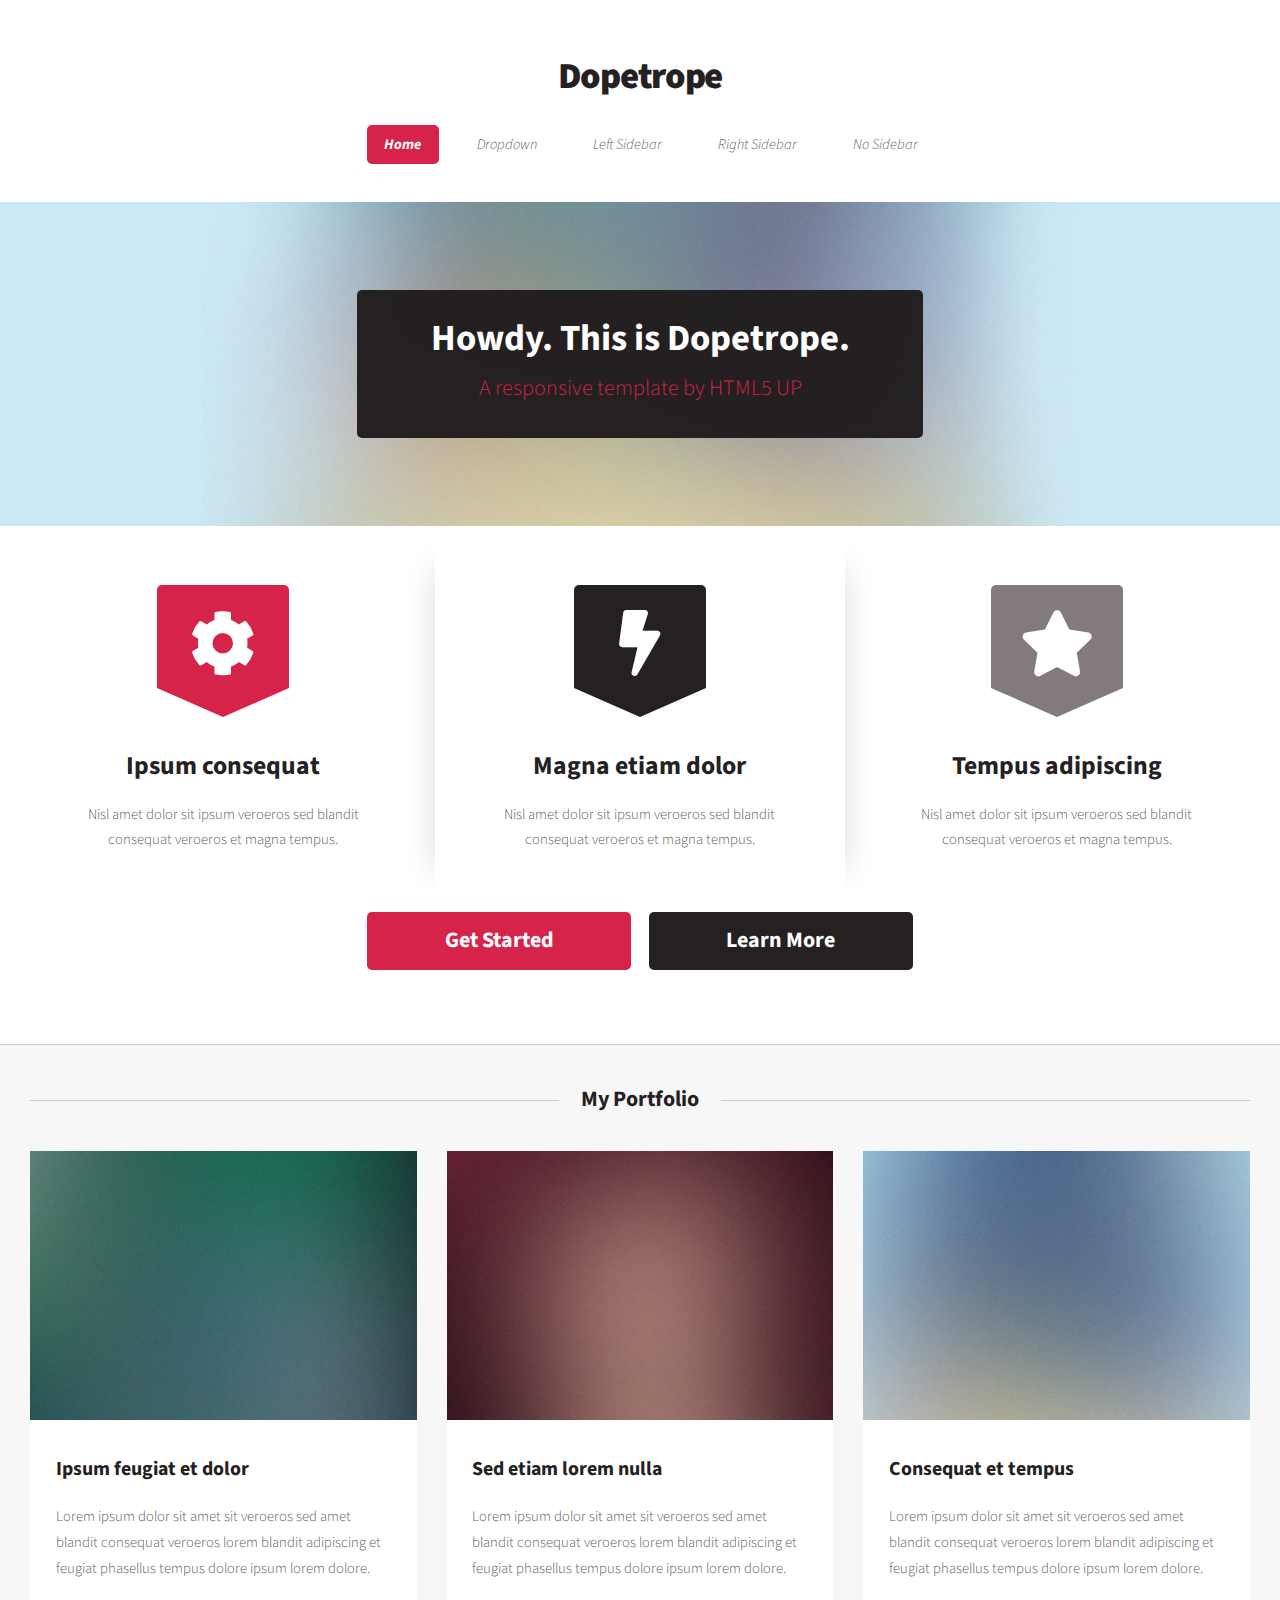
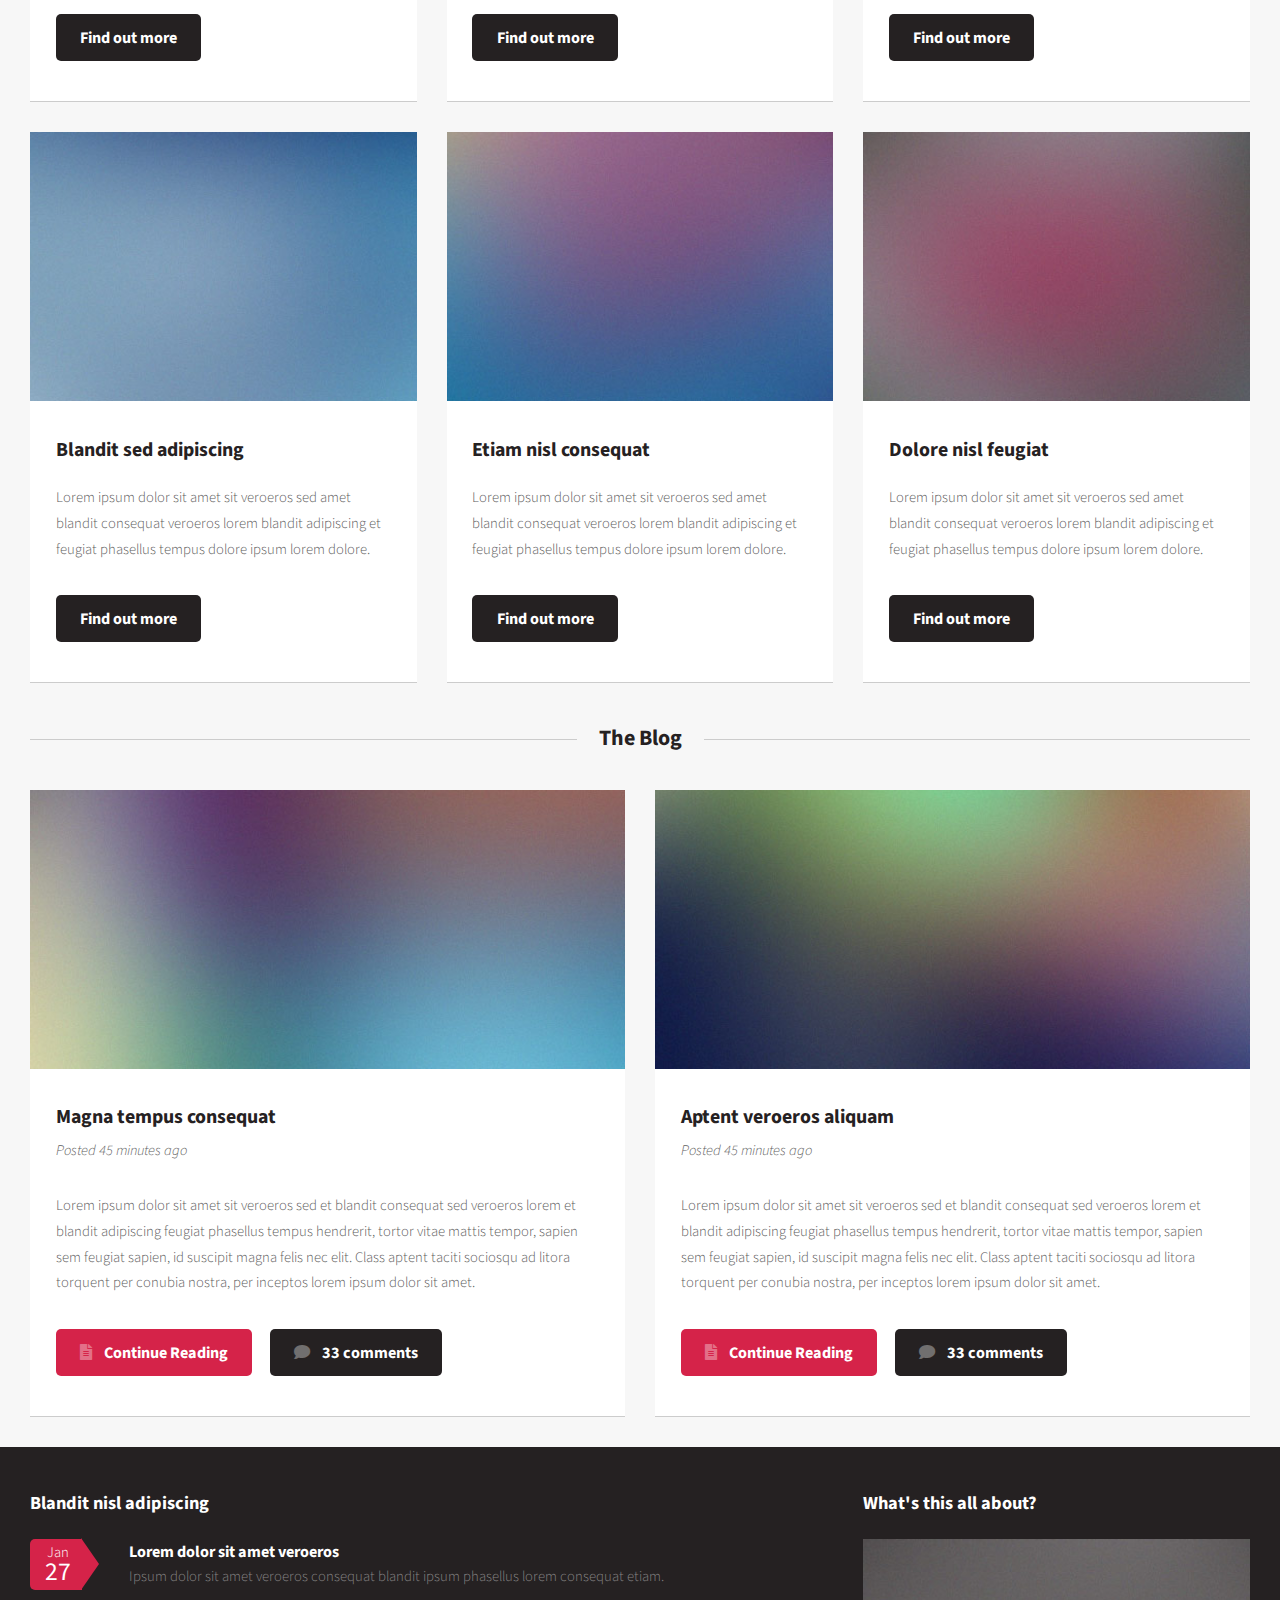
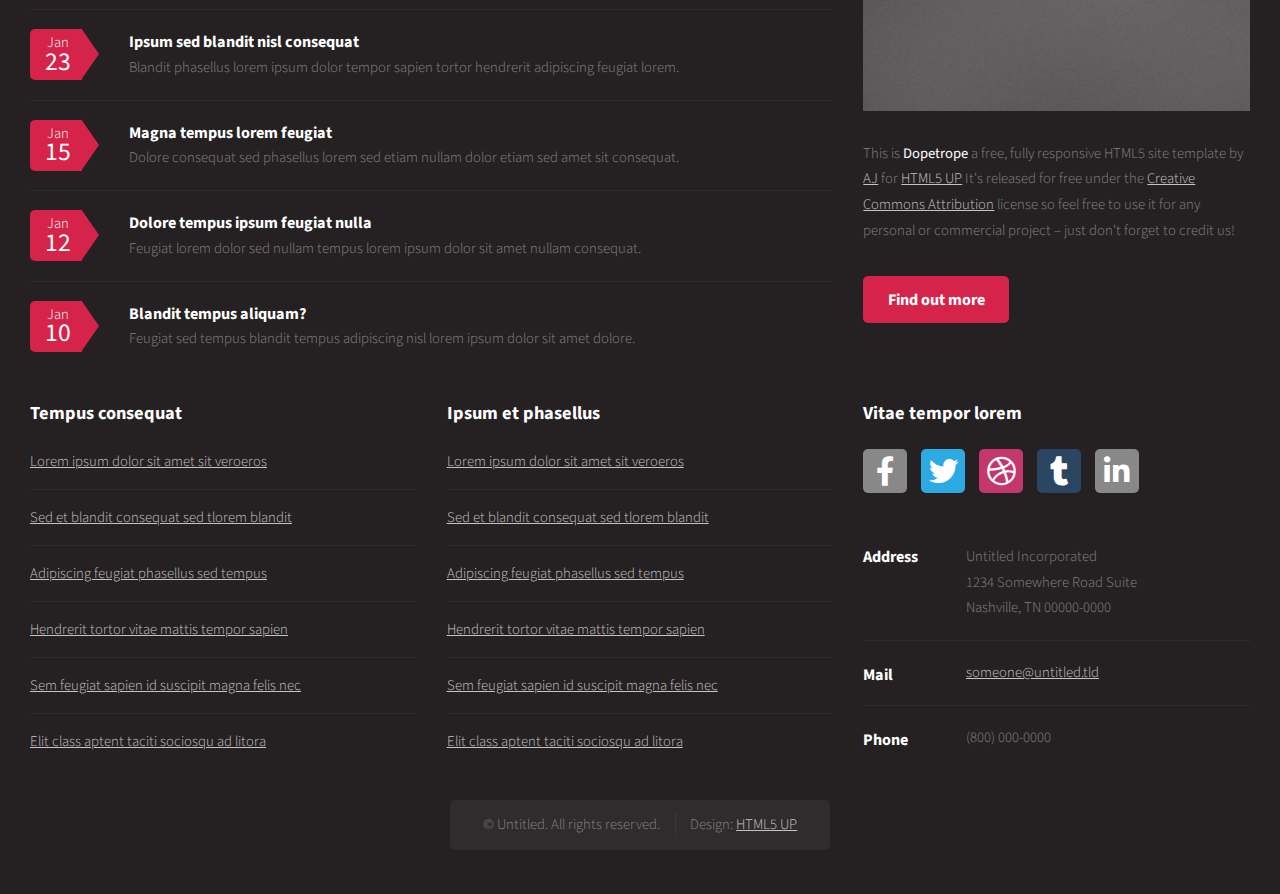
==== index.html @ 62f99394 "Dopetrope template" ====
<!DOCTYPE HTML>
<!--
	Dopetrope by HTML5 UP
	html5up.net | @ajlkn
	Free for personal and commercial use under the CCA 3.0 license (html5up.net/license)
-->
<html>
	<head>
		<title>Dopetrope by HTML5 UP</title>
		<meta charset="utf-8" />
		<meta name="viewport" content="width=device-width, initial-scale=1, user-scalable=no" />
		<link rel="stylesheet" href="assets/css/main.css" />
	</head>
	<body class="homepage is-preload">
		<div id="page-wrapper">

			<!-- Header -->
				<section id="header">

					<!-- Logo -->
						<h1><a href="index.html">Dopetrope</a></h1>

					<!-- Nav -->
						<nav id="nav">
							<ul>
								<li class="current"><a href="index.html">Home</a></li>
								<li>
									<a href="#">Dropdown</a>
									<ul>
										<li><a href="#">Lorem ipsum dolor</a></li>
										<li><a href="#">Magna phasellus</a></li>
										<li><a href="#">Etiam dolore nisl</a></li>
										<li>
											<a href="#">Phasellus consequat</a>
											<ul>
												<li><a href="#">Magna phasellus</a></li>
												<li><a href="#">Etiam dolore nisl</a></li>
												<li><a href="#">Veroeros feugiat</a></li>
												<li><a href="#">Nisl sed aliquam</a></li>
												<li><a href="#">Dolore adipiscing</a></li>
											</ul>
										</li>
										<li><a href="#">Veroeros feugiat</a></li>
									</ul>
								</li>
								<li><a href="left-sidebar.html">Left Sidebar</a></li>
								<li><a href="right-sidebar.html">Right Sidebar</a></li>
								<li><a href="no-sidebar.html">No Sidebar</a></li>
							</ul>
						</nav>

					<!-- Banner -->
						<section id="banner">
							<header>
								<h2>Howdy. This is Dopetrope.</h2>
								<p>A responsive template by HTML5 UP</p>
							</header>
						</section>

					<!-- Intro -->
						<section id="intro" class="container">
							<div class="row">
								<div class="col-4 col-12-medium">
									<section class="first">
										<i class="icon solid featured fa-cog"></i>
										<header>
											<h2>Ipsum consequat</h2>
										</header>
										<p>Nisl amet dolor sit ipsum veroeros sed blandit consequat veroeros et magna tempus.</p>
									</section>
								</div>
								<div class="col-4 col-12-medium">
									<section class="middle">
										<i class="icon solid featured alt fa-bolt"></i>
										<header>
											<h2>Magna etiam dolor</h2>
										</header>
										<p>Nisl amet dolor sit ipsum veroeros sed blandit consequat veroeros et magna tempus.</p>
									</section>
								</div>
								<div class="col-4 col-12-medium">
									<section class="last">
										<i class="icon solid featured alt2 fa-star"></i>
										<header>
											<h2>Tempus adipiscing</h2>
										</header>
										<p>Nisl amet dolor sit ipsum veroeros sed blandit consequat veroeros et magna tempus.</p>
									</section>
								</div>
							</div>
							<footer>
								<ul class="actions">
									<li><a href="#" class="button large">Get Started</a></li>
									<li><a href="#" class="button alt large">Learn More</a></li>
								</ul>
							</footer>
						</section>

				</section>

			<!-- Main -->
				<section id="main">
					<div class="container">
						<div class="row">
							<div class="col-12">

								<!-- Portfolio -->
									<section>
										<header class="major">
											<h2>My Portfolio</h2>
										</header>
										<div class="row">
											<div class="col-4 col-6-medium col-12-small">
												<section class="box">
													<a href="#" class="image featured"><img src="images/pic02.jpg" alt="" /></a>
													<header>
														<h3>Ipsum feugiat et dolor</h3>
													</header>
													<p>Lorem ipsum dolor sit amet sit veroeros sed amet blandit consequat veroeros lorem blandit adipiscing et feugiat phasellus tempus dolore ipsum lorem dolore.</p>
													<footer>
														<ul class="actions">
															<li><a href="#" class="button alt">Find out more</a></li>
														</ul>
													</footer>
												</section>
											</div>
											<div class="col-4 col-6-medium col-12-small">
												<section class="box">
													<a href="#" class="image featured"><img src="images/pic03.jpg" alt="" /></a>
													<header>
														<h3>Sed etiam lorem nulla</h3>
													</header>
													<p>Lorem ipsum dolor sit amet sit veroeros sed amet blandit consequat veroeros lorem blandit adipiscing et feugiat phasellus tempus dolore ipsum lorem dolore.</p>
													<footer>
														<ul class="actions">
															<li><a href="#" class="button alt">Find out more</a></li>
														</ul>
													</footer>
												</section>
											</div>
											<div class="col-4 col-6-medium col-12-small">
												<section class="box">
													<a href="#" class="image featured"><img src="images/pic04.jpg" alt="" /></a>
													<header>
														<h3>Consequat et tempus</h3>
													</header>
													<p>Lorem ipsum dolor sit amet sit veroeros sed amet blandit consequat veroeros lorem blandit adipiscing et feugiat phasellus tempus dolore ipsum lorem dolore.</p>
													<footer>
														<ul class="actions">
															<li><a href="#" class="button alt">Find out more</a></li>
														</ul>
													</footer>
												</section>
											</div>
											<div class="col-4 col-6-medium col-12-small">
												<section class="box">
													<a href="#" class="image featured"><img src="images/pic05.jpg" alt="" /></a>
													<header>
														<h3>Blandit sed adipiscing</h3>
													</header>
													<p>Lorem ipsum dolor sit amet sit veroeros sed amet blandit consequat veroeros lorem blandit adipiscing et feugiat phasellus tempus dolore ipsum lorem dolore.</p>
													<footer>
														<ul class="actions">
															<li><a href="#" class="button alt">Find out more</a></li>
														</ul>
													</footer>
												</section>
											</div>
											<div class="col-4 col-6-medium col-12-small">
												<section class="box">
													<a href="#" class="image featured"><img src="images/pic06.jpg" alt="" /></a>
													<header>
														<h3>Etiam nisl consequat</h3>
													</header>
													<p>Lorem ipsum dolor sit amet sit veroeros sed amet blandit consequat veroeros lorem blandit adipiscing et feugiat phasellus tempus dolore ipsum lorem dolore.</p>
													<footer>
														<ul class="actions">
															<li><a href="#" class="button alt">Find out more</a></li>
														</ul>
													</footer>
												</section>
											</div>
											<div class="col-4 col-6-medium col-12-small">
												<section class="box">
													<a href="#" class="image featured"><img src="images/pic07.jpg" alt="" /></a>
													<header>
														<h3>Dolore nisl feugiat</h3>
													</header>
													<p>Lorem ipsum dolor sit amet sit veroeros sed amet blandit consequat veroeros lorem blandit adipiscing et feugiat phasellus tempus dolore ipsum lorem dolore.</p>
													<footer>
														<ul class="actions">
															<li><a href="#" class="button alt">Find out more</a></li>
														</ul>
													</footer>
												</section>
											</div>
										</div>
									</section>

							</div>
							<div class="col-12">

								<!-- Blog -->
									<section>
										<header class="major">
											<h2>The Blog</h2>
										</header>
										<div class="row">
											<div class="col-6 col-12-small">
												<section class="box">
													<a href="#" class="image featured"><img src="images/pic08.jpg" alt="" /></a>
													<header>
														<h3>Magna tempus consequat</h3>
														<p>Posted 45 minutes ago</p>
													</header>
													<p>Lorem ipsum dolor sit amet sit veroeros sed et blandit consequat sed veroeros lorem et blandit adipiscing feugiat phasellus tempus hendrerit, tortor vitae mattis tempor, sapien sem feugiat sapien, id suscipit magna felis nec elit. Class aptent taciti sociosqu ad litora torquent per conubia nostra, per inceptos lorem ipsum dolor sit amet.</p>
													<footer>
														<ul class="actions">
															<li><a href="#" class="button icon solid fa-file-alt">Continue Reading</a></li>
															<li><a href="#" class="button alt icon solid fa-comment">33 comments</a></li>
														</ul>
													</footer>
												</section>
											</div>
											<div class="col-6 col-12-small">
												<section class="box">
													<a href="#" class="image featured"><img src="images/pic09.jpg" alt="" /></a>
													<header>
														<h3>Aptent veroeros aliquam</h3>
														<p>Posted 45 minutes ago</p>
													</header>
													<p>Lorem ipsum dolor sit amet sit veroeros sed et blandit consequat sed veroeros lorem et blandit adipiscing feugiat phasellus tempus hendrerit, tortor vitae mattis tempor, sapien sem feugiat sapien, id suscipit magna felis nec elit. Class aptent taciti sociosqu ad litora torquent per conubia nostra, per inceptos lorem ipsum dolor sit amet.</p>
													<footer>
														<ul class="actions">
															<li><a href="#" class="button icon solid fa-file-alt">Continue Reading</a></li>
															<li><a href="#" class="button alt icon solid fa-comment">33 comments</a></li>
														</ul>
													</footer>
												</section>
											</div>
										</div>
									</section>

							</div>
						</div>
					</div>
				</section>

			<!-- Footer -->
				<section id="footer">
					<div class="container">
						<div class="row">
							<div class="col-8 col-12-medium">
								<section>
									<header>
										<h2>Blandit nisl adipiscing</h2>
									</header>
									<ul class="dates">
										<li>
											<span class="date">Jan <strong>27</strong></span>
											<h3><a href="#">Lorem dolor sit amet veroeros</a></h3>
											<p>Ipsum dolor sit amet veroeros consequat blandit ipsum phasellus lorem consequat etiam.</p>
										</li>
										<li>
											<span class="date">Jan <strong>23</strong></span>
											<h3><a href="#">Ipsum sed blandit nisl consequat</a></h3>
											<p>Blandit phasellus lorem ipsum dolor tempor sapien tortor hendrerit adipiscing feugiat lorem.</p>
										</li>
										<li>
											<span class="date">Jan <strong>15</strong></span>
											<h3><a href="#">Magna tempus lorem feugiat</a></h3>
											<p>Dolore consequat sed phasellus lorem sed etiam nullam dolor etiam sed amet sit consequat.</p>
										</li>
										<li>
											<span class="date">Jan <strong>12</strong></span>
											<h3><a href="#">Dolore tempus ipsum feugiat nulla</a></h3>
											<p>Feugiat lorem dolor sed nullam tempus lorem ipsum dolor sit amet nullam consequat.</p>
										</li>
										<li>
											<span class="date">Jan <strong>10</strong></span>
											<h3><a href="#">Blandit tempus aliquam?</a></h3>
											<p>Feugiat sed tempus blandit tempus adipiscing nisl lorem ipsum dolor sit amet dolore.</p>
										</li>
									</ul>
								</section>
							</div>
							<div class="col-4 col-12-medium">
								<section>
									<header>
										<h2>What's this all about?</h2>
									</header>
									<a href="#" class="image featured"><img src="images/pic10.jpg" alt="" /></a>
									<p>
										This is <strong>Dopetrope</strong> a free, fully responsive HTML5 site template by
										<a href="http://twitter.com/ajlkn">AJ</a> for <a href="http://html5up.net/">HTML5 UP</a> It's released for free under
										the <a href="http://html5up.net/license/">Creative Commons Attribution</a> license so feel free to use it for any personal or commercial project &ndash; just don't forget to credit us!
									</p>
									<footer>
										<ul class="actions">
											<li><a href="#" class="button">Find out more</a></li>
										</ul>
									</footer>
								</section>
							</div>
							<div class="col-4 col-6-medium col-12-small">
								<section>
									<header>
										<h2>Tempus consequat</h2>
									</header>
									<ul class="divided">
										<li><a href="#">Lorem ipsum dolor sit amet sit veroeros</a></li>
										<li><a href="#">Sed et blandit consequat sed tlorem blandit</a></li>
										<li><a href="#">Adipiscing feugiat phasellus sed tempus</a></li>
										<li><a href="#">Hendrerit tortor vitae mattis tempor sapien</a></li>
										<li><a href="#">Sem feugiat sapien id suscipit magna felis nec</a></li>
										<li><a href="#">Elit class aptent taciti sociosqu ad litora</a></li>
									</ul>
								</section>
							</div>
							<div class="col-4 col-6-medium col-12-small">
								<section>
									<header>
										<h2>Ipsum et phasellus</h2>
									</header>
									<ul class="divided">
										<li><a href="#">Lorem ipsum dolor sit amet sit veroeros</a></li>
										<li><a href="#">Sed et blandit consequat sed tlorem blandit</a></li>
										<li><a href="#">Adipiscing feugiat phasellus sed tempus</a></li>
										<li><a href="#">Hendrerit tortor vitae mattis tempor sapien</a></li>
										<li><a href="#">Sem feugiat sapien id suscipit magna felis nec</a></li>
										<li><a href="#">Elit class aptent taciti sociosqu ad litora</a></li>
									</ul>
								</section>
							</div>
							<div class="col-4 col-12-medium">
								<section>
									<header>
										<h2>Vitae tempor lorem</h2>
									</header>
									<ul class="social">
										<li><a class="icon brands fa-facebook-f" href="#"><span class="label">Facebook</span></a></li>
										<li><a class="icon brands fa-twitter" href="#"><span class="label">Twitter</span></a></li>
										<li><a class="icon brands fa-dribbble" href="#"><span class="label">Dribbble</span></a></li>
										<li><a class="icon brands fa-tumblr" href="#"><span class="label">Tumblr</span></a></li>
										<li><a class="icon brands fa-linkedin-in" href="#"><span class="label">LinkedIn</span></a></li>
									</ul>
									<ul class="contact">
										<li>
											<h3>Address</h3>
											<p>
												Untitled Incorporated<br />
												1234 Somewhere Road Suite<br />
												Nashville, TN 00000-0000
											</p>
										</li>
										<li>
											<h3>Mail</h3>
											<p><a href="#">someone@untitled.tld</a></p>
										</li>
										<li>
											<h3>Phone</h3>
											<p>(800) 000-0000</p>
										</li>
									</ul>
								</section>
							</div>
							<div class="col-12">

								<!-- Copyright -->
									<div id="copyright">
										<ul class="links">
											<li>&copy; Untitled. All rights reserved.</li><li>Design: <a href="http://html5up.net">HTML5 UP</a></li>
										</ul>
									</div>

							</div>
						</div>
					</div>
				</section>

		</div>

		<!-- Scripts -->
			<script src="assets/js/jquery.min.js"></script>
			<script src="assets/js/jquery.dropotron.min.js"></script>
			<script src="assets/js/browser.min.js"></script>
			<script src="assets/js/breakpoints.min.js"></script>
			<script src="assets/js/util.js"></script>
			<script src="assets/js/main.js"></script>

	</body>
</html>
---- assets/css/main.css ----
@import url("fontawesome-all.min.css");
@import url("https://fonts.googleapis.com/css?family=Source+Sans+Pro:300,400,700,900,300italic");

/*
	Dopetrope by HTML5 UP
	html5up.net | @ajlkn
	Free for personal and commercial use under the CCA 3.0 license (html5up.net/license)
*/

html, body, div, span, applet, object,
iframe, h1, h2, h3, h4, h5, h6, p, blockquote,
pre, a, abbr, acronym, address, big, cite,
code, del, dfn, em, img, ins, kbd, q, s, samp,
small, strike, strong, sub, sup, tt, var, b,
u, i, center, dl, dt, dd, ol, ul, li, fieldset,
form, label, legend, table, caption, tbody,
tfoot, thead, tr, th, td, article, aside,
canvas, details, embed, figure, figcaption,
footer, header, hgroup, menu, nav, output, ruby,
section, summary, time, mark, audio, video {
	margin: 0;
	padding: 0;
	border: 0;
	font-size: 100%;
	font: inherit;
	vertical-align: baseline;}

article, aside, details, figcaption, figure,
footer, header, hgroup, menu, nav, section {
	display: block;}

body {
	line-height: 1;
}

ol, ul {
	list-style: none;
}

blockquote, q {
	quotes: none;
}

	blockquote:before, blockquote:after, q:before, q:after {
		content: '';
		content: none;
	}

table {
	border-collapse: collapse;
	border-spacing: 0;
}

body {
	-webkit-text-size-adjust: none;
}

mark {
	background-color: transparent;
	color: inherit;
}

input::-moz-focus-inner {
	border: 0;
	padding: 0;
}

input, select, textarea {
	-moz-appearance: none;
	-webkit-appearance: none;
	-ms-appearance: none;
	appearance: none;
}

/* Basic */

	html {
		box-sizing: border-box;
	}

	*, *:before, *:after {
		box-sizing: inherit;
	}

	body {
		background: #252122;
		background-image: url("images/bg02.png");
	}

		body.is-preload *, body.is-preload *:before, body.is-preload *:after {
			-moz-animation: none !important;
			-webkit-animation: none !important;
			-ms-animation: none !important;
			animation: none !important;
			-moz-transition: none !important;
			-webkit-transition: none !important;
			-ms-transition: none !important;
			transition: none !important;
		}

	body, input, textarea, select {
		font-family: 'Source Sans Pro';
		font-weight: 300;
		color: #5d5d5d;
		font-size: 14pt;
		line-height: 1.75em;
	}

	strong, b {
		color: #252122;
		font-weight: 400;
	}

	i, em {
		font-style: italic;
	}

	sub {
		position: relative;
		top: 0.5em;
		font-size: 0.8em;
	}

	sup {
		position: relative;
		top: -0.5em;
		font-size: 0.8em;
	}

	blockquote {
		border-left: solid 0.75em #dddddd;
		padding: 1em 0 1em 1.5em;
		font-style: italic;
	}

	h1, h2, h3, h4, h5, h6 {
		color: #252122;
		font-weight: 700;
	}

	h1 a, h2 a, h3 a, h4 a, h5 a, h6 a {
		color: inherit;
		text-decoration: none;
	}

	h2 {
		font-size: 1.5em;
	}

	h3 {
		font-size: 1.35em;
	}

	a {
		color: #d52349;
		text-decoration: underline;
	}

		a:hover {
			text-decoration: none;
		}

	br.clear {
		clear: both;
	}

	hr {
		border: 0;
		border-top: solid 1px #dddddd;
		height: 1px;
		margin: 2em 0 2em 0;
	}

	p, ul, ol, dl, table {
		margin-bottom: 2em;
	}

/* Container */

	.container {
		margin: 0 auto;
		max-width: 100%;
		width: 70em;
	}

		@media screen and (max-width: 1680px) {

			.container {
				width: 70em;
			}

		}

		@media screen and (max-width: 1280px) {

			.container {
				width: calc(100% - 60px);
			}

		}

		@media screen and (max-width: 980px) {

			.container {
				width: calc(100% - 80px);
			}

		}

		@media screen and (max-width: 736px) {

			.container {
				width: calc(100% - 40px);
			}

		}

/* Row */

	.row {
		display: flex;
		flex-wrap: wrap;
		box-sizing: border-box;
		align-items: stretch;
	}

		.row > * {
			box-sizing: border-box;
		}

		.row.gtr-uniform > * > :last-child {
			margin-bottom: 0;
		}

		.row.aln-left {
			justify-content: flex-start;
		}

		.row.aln-center {
			justify-content: center;
		}

		.row.aln-right {
			justify-content: flex-end;
		}

		.row.aln-top {
			align-items: flex-start;
		}

		.row.aln-middle {
			align-items: center;
		}

		.row.aln-bottom {
			align-items: flex-end;
		}

		.row > .imp {
			order: -1;
		}

		.row > .col-1 {
			width: 8.33333%;
		}

		.row > .off-1 {
			margin-left: 8.33333%;
		}

		.row > .col-2 {
			width: 16.66667%;
		}

		.row > .off-2 {
			margin-left: 16.66667%;
		}

		.row > .col-3 {
			width: 25%;
		}

		.row > .off-3 {
			margin-left: 25%;
		}

		.row > .col-4 {
			width: 33.33333%;
		}

		.row > .off-4 {
			margin-left: 33.33333%;
		}

		.row > .col-5 {
			width: 41.66667%;
		}

		.row > .off-5 {
			margin-left: 41.66667%;
		}

		.row > .col-6 {
			width: 50%;
		}

		.row > .off-6 {
			margin-left: 50%;
		}

		.row > .col-7 {
			width: 58.33333%;
		}

		.row > .off-7 {
			margin-left: 58.33333%;
		}

		.row > .col-8 {
			width: 66.66667%;
		}

		.row > .off-8 {
			margin-left: 66.66667%;
		}

		.row > .col-9 {
			width: 75%;
		}

		.row > .off-9 {
			margin-left: 75%;
		}

		.row > .col-10 {
			width: 83.33333%;
		}

		.row > .off-10 {
			margin-left: 83.33333%;
		}

		.row > .col-11 {
			width: 91.66667%;
		}

		.row > .off-11 {
			margin-left: 91.66667%;
		}

		.row > .col-12 {
			width: 100%;
		}

		.row > .off-12 {
			margin-left: 100%;
		}

		.row.gtr-0 {
			margin-top: 0px;
			margin-left: 0px;
		}

			.row.gtr-0 > * {
				padding: 0px 0 0 0px;
			}

			.row.gtr-0.gtr-uniform {
				margin-top: 0px;
			}

				.row.gtr-0.gtr-uniform > * {
					padding-top: 0px;
				}

		.row.gtr-25 {
			margin-top: -12.5px;
			margin-left: -12.5px;
		}

			.row.gtr-25 > * {
				padding: 12.5px 0 0 12.5px;
			}

			.row.gtr-25.gtr-uniform {
				margin-top: -12.5px;
			}

				.row.gtr-25.gtr-uniform > * {
					padding-top: 12.5px;
				}

		.row.gtr-50 {
			margin-top: -25px;
			margin-left: -25px;
		}

			.row.gtr-50 > * {
				padding: 25px 0 0 25px;
			}

			.row.gtr-50.gtr-uniform {
				margin-top: -25px;
			}

				.row.gtr-50.gtr-uniform > * {
					padding-top: 25px;
				}

		.row {
			margin-top: -50px;
			margin-left: -50px;
		}

			.row > * {
				padding: 50px 0 0 50px;
			}

			.row.gtr-uniform {
				margin-top: -50px;
			}

				.row.gtr-uniform > * {
					padding-top: 50px;
				}

		.row.gtr-150 {
			margin-top: -75px;
			margin-left: -75px;
		}

			.row.gtr-150 > * {
				padding: 75px 0 0 75px;
			}

			.row.gtr-150.gtr-uniform {
				margin-top: -75px;
			}

				.row.gtr-150.gtr-uniform > * {
					padding-top: 75px;
				}

		.row.gtr-200 {
			margin-top: -100px;
			margin-left: -100px;
		}

			.row.gtr-200 > * {
				padding: 100px 0 0 100px;
			}

			.row.gtr-200.gtr-uniform {
				margin-top: -100px;
			}

				.row.gtr-200.gtr-uniform > * {
					padding-top: 100px;
				}

		@media screen and (max-width: 1680px) {

			.row {
				display: flex;
				flex-wrap: wrap;
				box-sizing: border-box;
				align-items: stretch;
			}

				.row > * {
					box-sizing: border-box;
				}

				.row.gtr-uniform > * > :last-child {
					margin-bottom: 0;
				}

				.row.aln-left {
					justify-content: flex-start;
				}

				.row.aln-center {
					justify-content: center;
				}

				.row.aln-right {
					justify-content: flex-end;
				}

				.row.aln-top {
					align-items: flex-start;
				}

				.row.aln-middle {
					align-items: center;
				}

				.row.aln-bottom {
					align-items: flex-end;
				}

				.row > .imp-xlarge {
					order: -1;
				}

				.row > .col-1-xlarge {
					width: 8.33333%;
				}

				.row > .off-1-xlarge {
					margin-left: 8.33333%;
				}

				.row > .col-2-xlarge {
					width: 16.66667%;
				}

				.row > .off-2-xlarge {
					margin-left: 16.66667%;
				}

				.row > .col-3-xlarge {
					width: 25%;
				}

				.row > .off-3-xlarge {
					margin-left: 25%;
				}

				.row > .col-4-xlarge {
					width: 33.33333%;
				}

				.row > .off-4-xlarge {
					margin-left: 33.33333%;
				}

				.row > .col-5-xlarge {
					width: 41.66667%;
				}

				.row > .off-5-xlarge {
					margin-left: 41.66667%;
				}

				.row > .col-6-xlarge {
					width: 50%;
				}

				.row > .off-6-xlarge {
					margin-left: 50%;
				}

				.row > .col-7-xlarge {
					width: 58.33333%;
				}

				.row > .off-7-xlarge {
					margin-left: 58.33333%;
				}

				.row > .col-8-xlarge {
					width: 66.66667%;
				}

				.row > .off-8-xlarge {
					margin-left: 66.66667%;
				}

				.row > .col-9-xlarge {
					width: 75%;
				}

				.row > .off-9-xlarge {
					margin-left: 75%;
				}

				.row > .col-10-xlarge {
					width: 83.33333%;
				}

				.row > .off-10-xlarge {
					margin-left: 83.33333%;
				}

				.row > .col-11-xlarge {
					width: 91.66667%;
				}

				.row > .off-11-xlarge {
					margin-left: 91.66667%;
				}

				.row > .col-12-xlarge {
					width: 100%;
				}

				.row > .off-12-xlarge {
					margin-left: 100%;
				}

				.row.gtr-0 {
					margin-top: 0px;
					margin-left: 0px;
				}

					.row.gtr-0 > * {
						padding: 0px 0 0 0px;
					}

					.row.gtr-0.gtr-uniform {
						margin-top: 0px;
					}

						.row.gtr-0.gtr-uniform > * {
							padding-top: 0px;
						}

				.row.gtr-25 {
					margin-top: -12.5px;
					margin-left: -12.5px;
				}

					.row.gtr-25 > * {
						padding: 12.5px 0 0 12.5px;
					}

					.row.gtr-25.gtr-uniform {
						margin-top: -12.5px;
					}

						.row.gtr-25.gtr-uniform > * {
							padding-top: 12.5px;
						}

				.row.gtr-50 {
					margin-top: -25px;
					margin-left: -25px;
				}

					.row.gtr-50 > * {
						padding: 25px 0 0 25px;
					}

					.row.gtr-50.gtr-uniform {
						margin-top: -25px;
					}

						.row.gtr-50.gtr-uniform > * {
							padding-top: 25px;
						}

				.row {
					margin-top: -50px;
					margin-left: -50px;
				}

					.row > * {
						padding: 50px 0 0 50px;
					}

					.row.gtr-uniform {
						margin-top: -50px;
					}

						.row.gtr-uniform > * {
							padding-top: 50px;
						}

				.row.gtr-150 {
					margin-top: -75px;
					margin-left: -75px;
				}

					.row.gtr-150 > * {
						padding: 75px 0 0 75px;
					}

					.row.gtr-150.gtr-uniform {
						margin-top: -75px;
					}

						.row.gtr-150.gtr-uniform > * {
							padding-top: 75px;
						}

				.row.gtr-200 {
					margin-top: -100px;
					margin-left: -100px;
				}

					.row.gtr-200 > * {
						padding: 100px 0 0 100px;
					}

					.row.gtr-200.gtr-uniform {
						margin-top: -100px;
					}

						.row.gtr-200.gtr-uniform > * {
							padding-top: 100px;
						}

		}

		@media screen and (max-width: 1280px) {

			.row {
				display: flex;
				flex-wrap: wrap;
				box-sizing: border-box;
				align-items: stretch;
			}

				.row > * {
					box-sizing: border-box;
				}

				.row.gtr-uniform > * > :last-child {
					margin-bottom: 0;
				}

				.row.aln-left {
					justify-content: flex-start;
				}

				.row.aln-center {
					justify-content: center;
				}

				.row.aln-right {
					justify-content: flex-end;
				}

				.row.aln-top {
					align-items: flex-start;
				}

				.row.aln-middle {
					align-items: center;
				}

				.row.aln-bottom {
					align-items: flex-end;
				}

				.row > .imp-large {
					order: -1;
				}

				.row > .col-1-large {
					width: 8.33333%;
				}

				.row > .off-1-large {
					margin-left: 8.33333%;
				}

				.row > .col-2-large {
					width: 16.66667%;
				}

				.row > .off-2-large {
					margin-left: 16.66667%;
				}

				.row > .col-3-large {
					width: 25%;
				}

				.row > .off-3-large {
					margin-left: 25%;
				}

				.row > .col-4-large {
					width: 33.33333%;
				}

				.row > .off-4-large {
					margin-left: 33.33333%;
				}

				.row > .col-5-large {
					width: 41.66667%;
				}

				.row > .off-5-large {
					margin-left: 41.66667%;
				}

				.row > .col-6-large {
					width: 50%;
				}

				.row > .off-6-large {
					margin-left: 50%;
				}

				.row > .col-7-large {
					width: 58.33333%;
				}

				.row > .off-7-large {
					margin-left: 58.33333%;
				}

				.row > .col-8-large {
					width: 66.66667%;
				}

				.row > .off-8-large {
					margin-left: 66.66667%;
				}

				.row > .col-9-large {
					width: 75%;
				}

				.row > .off-9-large {
					margin-left: 75%;
				}

				.row > .col-10-large {
					width: 83.33333%;
				}

				.row > .off-10-large {
					margin-left: 83.33333%;
				}

				.row > .col-11-large {
					width: 91.66667%;
				}

				.row > .off-11-large {
					margin-left: 91.66667%;
				}

				.row > .col-12-large {
					width: 100%;
				}

				.row > .off-12-large {
					margin-left: 100%;
				}

				.row.gtr-0 {
					margin-top: 0px;
					margin-left: 0px;
				}

					.row.gtr-0 > * {
						padding: 0px 0 0 0px;
					}

					.row.gtr-0.gtr-uniform {
						margin-top: 0px;
					}

						.row.gtr-0.gtr-uniform > * {
							padding-top: 0px;
						}

				.row.gtr-25 {
					margin-top: -7.5px;
					margin-left: -7.5px;
				}

					.row.gtr-25 > * {
						padding: 7.5px 0 0 7.5px;
					}

					.row.gtr-25.gtr-uniform {
						margin-top: -7.5px;
					}

						.row.gtr-25.gtr-uniform > * {
							padding-top: 7.5px;
						}

				.row.gtr-50 {
					margin-top: -15px;
					margin-left: -15px;
				}

					.row.gtr-50 > * {
						padding: 15px 0 0 15px;
					}

					.row.gtr-50.gtr-uniform {
						margin-top: -15px;
					}

						.row.gtr-50.gtr-uniform > * {
							padding-top: 15px;
						}

				.row {
					margin-top: -30px;
					margin-left: -30px;
				}

					.row > * {
						padding: 30px 0 0 30px;
					}

					.row.gtr-uniform {
						margin-top: -30px;
					}

						.row.gtr-uniform > * {
							padding-top: 30px;
						}

				.row.gtr-150 {
					margin-top: -45px;
					margin-left: -45px;
				}

					.row.gtr-150 > * {
						padding: 45px 0 0 45px;
					}

					.row.gtr-150.gtr-uniform {
						margin-top: -45px;
					}

						.row.gtr-150.gtr-uniform > * {
							padding-top: 45px;
						}

				.row.gtr-200 {
					margin-top: -60px;
					margin-left: -60px;
				}

					.row.gtr-200 > * {
						padding: 60px 0 0 60px;
					}

					.row.gtr-200.gtr-uniform {
						margin-top: -60px;
					}

						.row.gtr-200.gtr-uniform > * {
							padding-top: 60px;
						}

		}

		@media screen and (max-width: 980px) {

			.row {
				display: flex;
				flex-wrap: wrap;
				box-sizing: border-box;
				align-items: stretch;
			}

				.row > * {
					box-sizing: border-box;
				}

				.row.gtr-uniform > * > :last-child {
					margin-bottom: 0;
				}

				.row.aln-left {
					justify-content: flex-start;
				}

				.row.aln-center {
					justify-content: center;
				}

				.row.aln-right {
					justify-content: flex-end;
				}

				.row.aln-top {
					align-items: flex-start;
				}

				.row.aln-middle {
					align-items: center;
				}

				.row.aln-bottom {
					align-items: flex-end;
				}

				.row > .imp-medium {
					order: -1;
				}

				.row > .col-1-medium {
					width: 8.33333%;
				}

				.row > .off-1-medium {
					margin-left: 8.33333%;
				}

				.row > .col-2-medium {
					width: 16.66667%;
				}

				.row > .off-2-medium {
					margin-left: 16.66667%;
				}

				.row > .col-3-medium {
					width: 25%;
				}

				.row > .off-3-medium {
					margin-left: 25%;
				}

				.row > .col-4-medium {
					width: 33.33333%;
				}

				.row > .off-4-medium {
					margin-left: 33.33333%;
				}

				.row > .col-5-medium {
					width: 41.66667%;
				}

				.row > .off-5-medium {
					margin-left: 41.66667%;
				}

				.row > .col-6-medium {
					width: 50%;
				}

				.row > .off-6-medium {
					margin-left: 50%;
				}

				.row > .col-7-medium {
					width: 58.33333%;
				}

				.row > .off-7-medium {
					margin-left: 58.33333%;
				}

				.row > .col-8-medium {
					width: 66.66667%;
				}

				.row > .off-8-medium {
					margin-left: 66.66667%;
				}

				.row > .col-9-medium {
					width: 75%;
				}

				.row > .off-9-medium {
					margin-left: 75%;
				}

				.row > .col-10-medium {
					width: 83.33333%;
				}

				.row > .off-10-medium {
					margin-left: 83.33333%;
				}

				.row > .col-11-medium {
					width: 91.66667%;
				}

				.row > .off-11-medium {
					margin-left: 91.66667%;
				}

				.row > .col-12-medium {
					width: 100%;
				}

				.row > .off-12-medium {
					margin-left: 100%;
				}

				.row.gtr-0 {
					margin-top: 0px;
					margin-left: 0px;
				}

					.row.gtr-0 > * {
						padding: 0px 0 0 0px;
					}

					.row.gtr-0.gtr-uniform {
						margin-top: 0px;
					}

						.row.gtr-0.gtr-uniform > * {
							padding-top: 0px;
						}

				.row.gtr-25 {
					margin-top: -10px;
					margin-left: -10px;
				}

					.row.gtr-25 > * {
						padding: 10px 0 0 10px;
					}

					.row.gtr-25.gtr-uniform {
						margin-top: -10px;
					}

						.row.gtr-25.gtr-uniform > * {
							padding-top: 10px;
						}

				.row.gtr-50 {
					margin-top: -20px;
					margin-left: -20px;
				}

					.row.gtr-50 > * {
						padding: 20px 0 0 20px;
					}

					.row.gtr-50.gtr-uniform {
						margin-top: -20px;
					}

						.row.gtr-50.gtr-uniform > * {
							padding-top: 20px;
						}

				.row {
					margin-top: -40px;
					margin-left: -40px;
				}

					.row > * {
						padding: 40px 0 0 40px;
					}

					.row.gtr-uniform {
						margin-top: -40px;
					}

						.row.gtr-uniform > * {
							padding-top: 40px;
						}

				.row.gtr-150 {
					margin-top: -60px;
					margin-left: -60px;
				}

					.row.gtr-150 > * {
						padding: 60px 0 0 60px;
					}

					.row.gtr-150.gtr-uniform {
						margin-top: -60px;
					}

						.row.gtr-150.gtr-uniform > * {
							padding-top: 60px;
						}

				.row.gtr-200 {
					margin-top: -80px;
					margin-left: -80px;
				}

					.row.gtr-200 > * {
						padding: 80px 0 0 80px;
					}

					.row.gtr-200.gtr-uniform {
						margin-top: -80px;
					}

						.row.gtr-200.gtr-uniform > * {
							padding-top: 80px;
						}

		}

		@media screen and (max-width: 736px) {

			.row {
				display: flex;
				flex-wrap: wrap;
				box-sizing: border-box;
				align-items: stretch;
			}

				.row > * {
					box-sizing: border-box;
				}

				.row.gtr-uniform > * > :last-child {
					margin-bottom: 0;
				}

				.row.aln-left {
					justify-content: flex-start;
				}

				.row.aln-center {
					justify-content: center;
				}

				.row.aln-right {
					justify-content: flex-end;
				}

				.row.aln-top {
					align-items: flex-start;
				}

				.row.aln-middle {
					align-items: center;
				}

				.row.aln-bottom {
					align-items: flex-end;
				}

				.row > .imp-small {
					order: -1;
				}

				.row > .col-1-small {
					width: 8.33333%;
				}

				.row > .off-1-small {
					margin-left: 8.33333%;
				}

				.row > .col-2-small {
					width: 16.66667%;
				}

				.row > .off-2-small {
					margin-left: 16.66667%;
				}

				.row > .col-3-small {
					width: 25%;
				}

				.row > .off-3-small {
					margin-left: 25%;
				}

				.row > .col-4-small {
					width: 33.33333%;
				}

				.row > .off-4-small {
					margin-left: 33.33333%;
				}

				.row > .col-5-small {
					width: 41.66667%;
				}

				.row > .off-5-small {
					margin-left: 41.66667%;
				}

				.row > .col-6-small {
					width: 50%;
				}

				.row > .off-6-small {
					margin-left: 50%;
				}

				.row > .col-7-small {
					width: 58.33333%;
				}

				.row > .off-7-small {
					margin-left: 58.33333%;
				}

				.row > .col-8-small {
					width: 66.66667%;
				}

				.row > .off-8-small {
					margin-left: 66.66667%;
				}

				.row > .col-9-small {
					width: 75%;
				}

				.row > .off-9-small {
					margin-left: 75%;
				}

				.row > .col-10-small {
					width: 83.33333%;
				}

				.row > .off-10-small {
					margin-left: 83.33333%;
				}

				.row > .col-11-small {
					width: 91.66667%;
				}

				.row > .off-11-small {
					margin-left: 91.66667%;
				}

				.row > .col-12-small {
					width: 100%;
				}

				.row > .off-12-small {
					margin-left: 100%;
				}

				.row.gtr-0 {
					margin-top: 0px;
					margin-left: 0px;
				}

					.row.gtr-0 > * {
						padding: 0px 0 0 0px;
					}

					.row.gtr-0.gtr-uniform {
						margin-top: 0px;
					}

						.row.gtr-0.gtr-uniform > * {
							padding-top: 0px;
						}

				.row.gtr-25 {
					margin-top: -5px;
					margin-left: -5px;
				}

					.row.gtr-25 > * {
						padding: 5px 0 0 5px;
					}

					.row.gtr-25.gtr-uniform {
						margin-top: -5px;
					}

						.row.gtr-25.gtr-uniform > * {
							padding-top: 5px;
						}

				.row.gtr-50 {
					margin-top: -10px;
					margin-left: -10px;
				}

					.row.gtr-50 > * {
						padding: 10px 0 0 10px;
					}

					.row.gtr-50.gtr-uniform {
						margin-top: -10px;
					}

						.row.gtr-50.gtr-uniform > * {
							padding-top: 10px;
						}

				.row {
					margin-top: -20px;
					margin-left: -20px;
				}

					.row > * {
						padding: 20px 0 0 20px;
					}

					.row.gtr-uniform {
						margin-top: -20px;
					}

						.row.gtr-uniform > * {
							padding-top: 20px;
						}

				.row.gtr-150 {
					margin-top: -30px;
					margin-left: -30px;
				}

					.row.gtr-150 > * {
						padding: 30px 0 0 30px;
					}

					.row.gtr-150.gtr-uniform {
						margin-top: -30px;
					}

						.row.gtr-150.gtr-uniform > * {
							padding-top: 30px;
						}

				.row.gtr-200 {
					margin-top: -40px;
					margin-left: -40px;
				}

					.row.gtr-200 > * {
						padding: 40px 0 0 40px;
					}

					.row.gtr-200.gtr-uniform {
						margin-top: -40px;
					}

						.row.gtr-200.gtr-uniform > * {
							padding-top: 40px;
						}

		}

/* Form */

	form label {
		display: block;
		color: #252122;
		font-weight: 400;
		margin: 0 0 0.5em 0;
	}

	form input[type=text],
	form input[type=email],
	form input[type=password],
	form select,
	form textarea {
		-webkit-appearance: none;
		display: block;
		border: 0;
		padding: 0.75em 1em;
		font-size: 1em;
		border-radius: 5px;
		border: solid 1px #dddddd;
		background: #fff;
		width: 100%;
	}

		form input[type=text]:focus,
		form input[type=email]:focus,
		form input[type=password]:focus,
		form select:focus,
		form textarea:focus {
			box-shadow: inset 0px 0px 1px 1px #43bff0;
		}

	form textarea {
		height: 15em;
	}

	form ::-webkit-input-placeholder {
		color: #555 !important;
	}

	form :-moz-placeholder {
		color: #555 !important;
	}

	form ::-moz-placeholder {
		color: #555 !important;
	}

	form :-ms-input-placeholder {
		color: #555 !important;
	}

	form ::-moz-focus-inner {
		border: 0;
	}

/* Tables */

	table {
		width: 100%;
	}

		table tr {
			border-top: solid 1px #dddddd;
		}

			table tr:first-child {
				border-top: 0;
			}

		table td {
			padding: 0.5em 1em 0.5em 1em;
		}

		table th {
			text-align: left;
			padding: 0.5em 1em 0.5em 1em;
			font-weight: 700;
			margin: 0 0 1em 0;
		}

		table thead {
			border-bottom: solid 2px #dddddd;
		}

/* Section/Article */

	section, article {
		margin-bottom: 2.5em;
	}

		section > :last-child, section:last-child, article > :last-child, article:last-child {
			margin-bottom: 0;
		}

	header {
		margin: 0 0 1.5em 0;
	}

		header > p {
			display: block;
			font-style: italic;
			margin: 0.5em 0 0 0;
			padding-bottom: 0.5em;
		}

		header.major {
			position: relative;
			text-align: center;
			border-top: solid 1px #ccc;
			top: 1em;
			margin: 0 0 3em 0;
		}

			header.major h2 {
				background: #fff;
				position: relative;
				top: -0.65em;
				display: inline;
				margin: 0;
				padding: 0 1em 0 1em;
			}

	footer {
		margin: 2.25em 0 0 0;
	}

/* Box */

	.box {
		background: #ffffff;
		border-bottom: solid 1px #ccc;
		padding: 2.75em 1.75em 2.75em 1.75em;
	}

		.box .image.featured {
			position: relative;
			width: auto;
			left: 1.75em;
			top: 1.75em;
			margin: -4.5em 0 4.25em -3.5em;
		}

		.box.post header {
			padding-top: 1em;
			margin: 0 0 2em 0;
		}

		.box.post h2 {
			font-size: 2.5em;
			letter-spacing: -0.015em;
		}

		.box.post header > p {
			margin-top: 1.25em;
			font-size: 1.25em;
		}

		.box footer ul.actions {
			margin-bottom: 0;
		}

/* Button */

	input[type="button"],
	input[type="submit"],
	input[type="reset"],
	button,
	.button {
		-webkit-appearance: none;
		display: inline-block;
		text-decoration: none;
		cursor: pointer;
		border: 0;
		border-radius: 5px;
		background: #d52349;
		color: #fff !important;
		font-weight: 700;
		outline: 0;
		font-size: 1.1em;
		padding: 0.65em 1.5em 0.65em 1.5em;
		text-align: center;
		-moz-transition: background-color .25s ease-in-out;
		-webkit-transition: background-color .25s ease-in-out;
		-ms-transition: background-color .25s ease-in-out;
		transition: background-color .25s ease-in-out;
	}

		input[type="button"]:hover,
		input[type="submit"]:hover,
		input[type="reset"]:hover,
		button:hover,
		.button:hover {
			background: #e53359;
		}

		input[type="button"]:active,
		input[type="submit"]:active,
		input[type="reset"]:active,
		button:active,
		.button:active {
			background: #c51349;
		}

		input[type="button"].alt,
		input[type="submit"].alt,
		input[type="reset"].alt,
		button.alt,
		.button.alt {
			background: #252122;
		}

			input[type="button"].alt:hover,
			input[type="submit"].alt:hover,
			input[type="reset"].alt:hover,
			button.alt:hover,
			.button.alt:hover {
				background: #353132;
			}

			input[type="button"].alt:active,
			input[type="submit"].alt:active,
			input[type="reset"].alt:active,
			button.alt:active,
			.button.alt:active {
				background: #151112;
			}

		input[type="button"].icon:before,
		input[type="submit"].icon:before,
		input[type="reset"].icon:before,
		button.icon:before,
		.button.icon:before {
			opacity: 0.35;
			position: relative;
			top: 0.05em;
			margin-right: 0.75em;
		}

		input[type="button"].large,
		input[type="submit"].large,
		input[type="reset"].large,
		button.large,
		.button.large {
			font-size: 1.5em;
			padding: 0.75em 1.5em 0.75em 1.5em;
		}

/* Image */

	.image {
		display: inline-block;
		outline: 0;
	}

		.image img {
			display: block;
			width: 100%;
		}

		.image.centered {
			display: block;
			margin: 0 0 2em 0;
		}

			.image.centered img {
				margin: 0 auto;
				width: auto;
			}

		.image.featured {
			display: block;
			width: 100%;
			margin: 0 0 2em 0;
		}

		.image.left {
			float: left;
			margin: 0 2em 2em 0;
		}

/* List */

	ul {
		list-style: disc;
		padding-left: 1em;
	}

		ul li {
			padding-left: 0.5em;
		}

	ol {
		list-style: decimal;
		padding-left: 1.25em;
	}

		ol li {
			padding-left: 0.25em;
		}

/* Actions */

	ul.actions {
		list-style: none;
		padding-left: 0;
	}

		ul.actions li {
			display: inline-block;
			margin-left: 1em;
			padding-left: 0;
		}

			ul.actions li:first-child {
				margin-left: 0;
			}

/* Links */

	ul.links {
		list-style: none;
		padding-left: 0;
	}

		ul.links li {
			display: inline-block;
			border-left: solid 1px rgba(255, 255, 255, 0.05);
			padding: 0 0 0 1em;
			margin: 0 0 0 1em;
		}

			ul.links li:first-child {
				border-left: 0;
				padding-left: 0;
				margin-left: 0;
			}

/* Contact */

	ul.contact {
		list-style: none;
		padding-left: 0;
	}

		ul.contact li {
			position: relative;
			border-top: solid 1px #ddd;
			padding: 1.3em 0 1.3em 7em;
		}

			ul.contact li h3 {
				position: absolute;
				left: 0;
				top: 1.3em;
				font-size: 1.1em;
			}

			ul.contact li p {
				margin: 0;
			}

			ul.contact li:first-child {
				padding-top: 0;
				border-top: 0;
			}

				ul.contact li:first-child h3 {
					top: 0;
				}

/* Dates */

	ul.dates {
		list-style: none;
		padding-left: 0;
	}

		ul.dates li {
			position: relative;
			border-top: solid 1px #ddd;
			padding: 1.3em 0 1.3em 6.75em;
		}

		ul.dates .date {
			display: block;
			position: absolute;
			left: 0;
			top: 1.3em;
			background-color: #d52349;
			height: 3.5em;
			text-align: center;
			color: #fff;
			line-height: 1em;
			border-top-left-radius: 5px;
			border-bottom-left-radius: 5px;
			padding: 0.5em 0.75em 0 1em;
		}

			ul.dates .date:after {
				content: '';
				position: absolute;
				bottom: 0;
				right: -1.2em;
				border-left: solid 1.25em #d52349;
				border-top: solid 1.8em transparent;
				border-bottom: solid 1.8em transparent;
			}

			ul.dates .date strong {
				display: block;
				font-size: 1.75em;
				padding-top: 0.15em;
			}

		ul.dates h3 {
			font-size: 1.1em;
		}

		ul.dates p {
			margin: 0;
		}

		ul.dates li:first-child {
			border-top: 0;
			padding-top: 0;
		}

			ul.dates li:first-child .date {
				top: 0;
			}

/* Divided */

	ul.divided {
		list-style: none;
		padding-left: 0;
	}

		ul.divided li {
			border-top: solid 1px #ddd;
			padding: 1em 0 1em 0;
		}

			ul.divided li:first-child {
				border-top: 0;
				padding-top: 0;
			}

/* Social */

	ul.social {
		list-style: none;
		padding-left: 0;
		overflow: hidden;
		cursor: default;
		margin: 0 0 3.25em 0;
	}

		ul.social li {
			display: inline-block;
			padding-left: 0;
			margin-left: 0.75em;
		}

			ul.social li:first-child {
				margin-left: 0;
			}

			ul.social li a {
				display: inline-block;
				width: 3em;
				height: 3em;
				text-align: center;
				border-radius: 5px;
				background: #888;
				-moz-transition: background-color .25s ease-in-out;
				-webkit-transition: background-color .25s ease-in-out;
				-ms-transition: background-color .25s ease-in-out;
				transition: background-color .25s ease-in-out;
			}

				ul.social li a:before {
					color: #fff;
					font-size: 2em;
					line-height: 1.5em;
				}

				ul.social li a.fa-facebook {
					background: #3c5a98;
				}

					ul.social li a.fa-facebook:hover {
						background: #4c6aa8;
					}

				ul.social li a.fa-twitter {
					background: #2daae4;
				}

					ul.social li a.fa-twitter:hover {
						background: #3dbaf4;
					}

				ul.social li a.fa-dribbble {
					background: #c4376b;
				}

					ul.social li a.fa-dribbble:hover {
						background: #d4477b;
					}

				ul.social li a.fa-linkedin {
					background: #006599;
				}

					ul.social li a.fa-linkedin:hover {
						background: #1075a9;
					}

				ul.social li a.fa-tumblr {
					background: #2b4661;
				}

					ul.social li a.fa-tumblr:hover {
						background: #3b5671;
					}

				ul.social li a.fa-google-plus {
					background: #da2713;
				}

					ul.social li a.fa-google-plus:hover {
						background: #ea3723;
					}

/* Icons */

	.icon {
		text-decoration: none;
		position: relative;
		text-decoration: none;
	}

		.icon:before {
			-moz-osx-font-smoothing: grayscale;
			-webkit-font-smoothing: antialiased;
			display: inline-block;
			font-style: normal;
			font-variant: normal;
			text-rendering: auto;
			line-height: 1;
			text-transform: none !important;
			font-family: 'Font Awesome 5 Free';
			font-weight: 400;
		}

		.icon.solid:before {
			font-weight: 900;
		}

		.icon.brands:before {
			font-family: 'Font Awesome 5 Brands';
		}

		.icon:before {
			line-height: inherit;
		}

		.icon > .label {
			display: none;
		}

		.icon.featured {
			position: relative;
			display: inline-block;
			background-color: #d52349;
			width: 9em;
			padding: 1.75em 0 0.75em 0;
			border-top-left-radius: 5px;
			border-top-right-radius: 5px;
			margin: 0 0 4.5em 0;
			cursor: default;
		}

			.icon.featured:before {
				font-size: 4.5em;
				line-height: 1em;
				color: #fff;
			}

			.icon.featured:after {
				content: '';
				position: absolute;
				bottom: -1.95em;
				left: 0;
				border-top: solid 2em #d52349;
				border-left: solid 4.5em transparent;
				border-right: solid 4.5em transparent;
			}

			.icon.featured.alt {
				background-color: #252122;
			}

				.icon.featured.alt:after {
					border-top-color: #252122;
				}

			.icon.featured.alt2 {
				background-color: #827a7c;
			}

				.icon.featured.alt2:after {
					border-top-color: #827a7c;
				}

/* Page Wrapper */

	#page-wrapper > section {
		margin-bottom: 0;
	}

/* Header */

	#header {
		position: relative;
		background: #ffffff;
		border-bottom: solid 1px #ccc;
		padding: 5em 0 4em 0;
		text-align: center;
	}

		#header h1 {
			color: #252122;
			font-weight: 900;
			font-size: 2.5em;
			letter-spacing: -0.035em;
			line-height: 1;
		}

/* Nav */

	#nav {
		margin: 2.5em 0 0 0;
	}

		#nav > ul {
			margin: 0;
		}

			#nav > ul > li {
				display: inline-block;
				font-style: italic;
				margin: 0 0.35em 0 0.35em;
			}

				#nav > ul > li > ul {
					display: none;
				}

				#nav > ul > li > a {
					border-radius: 5px;
					color: #5d5d5d;
					text-decoration: none;
					padding: 0.6em 1.2em 0.6em 1.2em;
					-moz-transition: background-color .25s ease-in-out;
					-webkit-transition: background-color .25s ease-in-out;
					-ms-transition: background-color .25s ease-in-out;
					transition: background-color .25s ease-in-out;
					outline: 0;
				}

				#nav > ul > li:hover > a, #nav > ul > li.active > a {
					background: #f3f3f3;
				}

				#nav > ul > li.current > a {
					background: #d52349;
					color: #fff !important;
					font-weight: 700;
				}

	.dropotron {
		border-radius: 5px;
		background-color: #252122;
		background-color: rgba(34, 30, 31, 0.98);
		padding: 1.25em 1.5em 1.25em 1.5em;
		font-style: italic;
		min-width: 13em;
		box-shadow: 0px 8px 15px 0px rgba(0, 0, 0, 0.5);
		text-align: left;
		margin-top: -1.25em;
		margin-left: -1px;
		list-style: none;
	}

		.dropotron a, .dropotron span {
			color: #aaa;
			text-decoration: none;
			-moz-transition: color .25s ease-in-out;
			-webkit-transition: color .25s ease-in-out;
			-ms-transition: color .25s ease-in-out;
			transition: color .25s ease-in-out;
		}

		.dropotron li {
			padding: 0.25em 0 0.25em 0;
		}

			.dropotron li:hover > a, .dropotron li:hover > span {
				color: #fff;
			}

		.dropotron.level-0 {
			margin-top: 2em;
		}

			.dropotron.level-0:before {
				content: '';
				display: block;
				position: absolute;
				left: 50%;
				margin-left: -10px;
				top: -9px;
				border-left: solid 10px transparent;
				border-right: solid 10px transparent;
				border-bottom: solid 10px #252122;
				border-bottom-color: rgba(34, 30, 31, 0.98);
			}

/* Banner */

	#banner {
		background: #CCE8F4 url("../../images/pic01.jpg");
		background-position: center center;
		background-size: auto 100%;
		background-repeat: no-repeat;
		text-align: center;
		position: relative;
		padding: 8em 0;
		margin: 4em 0 0 0;
	}

		#banner header {
			background-color: rgba(34, 30, 31, 0.98);
			display: inline-block;
			padding: 2.5em 5em;
			border-radius: 5px;
		}

			#banner header h2 {
				color: #fff;
				font-weight: 700;
				font-size: 2.5em;
				margin: 0 0 0.65em 0;
			}

			#banner header p {
				color: #d52349;
				padding: 0;
				font-style: normal;
				margin: 0;
				font-size: 1.5em;
			}

/* Intro */

	#intro {
		text-align: center;
		overflow: hidden;
	}

		#intro section {
			margin: 3em 0;
			padding: 2.5em 0;
		}

		#intro h2 {
			font-size: 1.75em;
		}

		#intro p {
			margin: 0;
		}

		#intro .middle {
			position: relative;
			z-index: 1;
		}

			#intro .middle:before {
				content: '';
				width: 32px;
				height: 100%;
				position: absolute;
				left: -24px;
				top: 0;
				display: block;
				z-index: -1;
				box-shadow: 32px 0 0 0 #fff, 0 -32px 0 0 #fff, 0 32px 0 0 #fff, 32px 32px 0 0 #fff, 32px -32px 0 0 #fff, 0 0 32px 0 rgba(0, 0, 0, 0.15);
			}

			#intro .middle:after {
				content: '';
				width: 32px;
				height: 100%;
				position: absolute;
				right: -24px;
				top: 0;
				display: block;
				z-index: -1;
				box-shadow: -32px 0 0 0 #fff, 0 -32px 0 0 #fff, 0 32px 0 0 #fff, -32px 32px 0 0 #fff, -32px -32px 0 0 #fff, 0 0 32px 0 rgba(0, 0, 0, 0.15);
			}

		#intro .button {
			min-width: 12em;
		}

		#intro footer {
			margin: 0;
		}

/* Main */

	#main {
		position: relative;
		background: #f7f7f7 url("images/bg02.png");
		padding: 4em 0 4em 0;
	}

		#main:before {
			content: '';
			position: absolute;
			top: 0;
			left: 0;
			width: 100%;
			background: url("images/bg01.png");
			background-size: 100% 100%;
			z-index: 0;
			opacity: 0.1;
		}

		#main .major h2 {
			background: #f7f7f7 url("images/bg02.png");
		}

/* Footer */

	#footer {
		position: relative;
		color: #858484;
		padding: 4em 0;
	}

		#footer:before {
			content: '';
			position: absolute;
			top: 0;
			left: 0;
			width: 100%;
			background: url("images/bg01.png");
			background-size: 100% 100%;
			z-index: 0;
			opacity: 0.5;
		}

		#footer a {
			color: #c5c4c4;
		}

		#footer h2, #footer h3, #footer h4, #footer h5, #footer h6, #footer strong, #footer b {
			color: #fff;
		}

			#footer h2 a, #footer h3 a, #footer h4 a, #footer h5 a, #footer h6 a, #footer strong a, #footer b a {
				color: inherit;
			}

		#footer ul.contact li,
		#footer ul.dates li,
		#footer ul.divided li {
			border-top-color: #353434;
			border-top-color: rgba(255, 255, 255, 0.05);
		}

		#footer header {
			margin: 0 0 3em 0;
		}

			#footer header h2 {
				font-size: 1.75em;
			}

/* Copyright */

	#copyright {
		text-align: center;
		margin: 3em 0 2em 0;
	}

		#copyright ul.links {
			display: inline-block;
			background: #2C2929;
			background: rgba(255, 255, 255, 0.05);
			border-radius: 5px;
			margin: 0;
			padding: 0.85em 2.25em 0.85em 2.25em;
		}

/* XLarge */

	@media screen and (max-width: 1680px) {

		/* Basic */

			body, input, textarea, select {
				font-size: 12pt;
			}

	}

/* Large */

	@media screen and (max-width: 1280px) {

		/* Basic */

			body, input, textarea, select {
				font-size: 11pt;
			}

		/* Section/Article */

			header.major {
				margin: 0.75em 0 2.5em 0;
			}

				header.major h2 {
					padding: 0 1em 0 1em;
				}

		/* Social */

			ul.social li {
				margin: 0 0 0.25em 0.75em;
			}

		/* Header */

			#header {
				padding: 4em 0 3em 0;
			}

		/* Banner */

			#banner {
				padding: 6em 0;
				margin: 3em 0 0 0;
			}

		/* Intro */

			#intro {
				padding: 0;
			}

				#intro section {
					padding: 1em 2em;
				}

				#intro .middle:before {
					left: -12px;
				}

				#intro .middle:after {
					right: -12px;
				}

		/* Main */

			#main {
				padding: 30px 0;
			}

		/* Footer */

			#footer {
				padding: 3em 0;
			}

				#footer:before {
					height: 2.5em;
				}

				#footer header {
					margin: 0 0 1.5em 0;
				}

					#footer header h2 {
						font-size: 1.25em;
					}

		/* Copyright */

			#copyright {
				margin: 0;
			}

	}

/* Medium */

	#navPanel, #titleBar {
		display: none;
	}

	@media screen and (max-width: 980px) {

		/* Basic */

			html, body {
				overflow-x: hidden;
			}

		/* Box */

			.box footer ul.actions li {
				margin: 1em 0 0 0;
				display: block;
			}

				.box footer ul.actions li .button {
					width: 100%;
				}

				.box footer ul.actions li:first-child {
					margin-top: 0;
				}

		/* Header */

			#header {
				padding: 3.5em 0 3em 0;
			}

		/* Nav */

			#nav {
				display: none;
			}

		/* Intro */

			#intro {
				padding: 3em 0 0 0;
			}

				#intro section {
					position: relative;
					border-top: solid 1px #dfdfdf;
					margin: 0;
					padding: 40px 0 0 0;
				}

					#intro section.first {
						border-top: 0;
						padding-top: 0;
					}

					#intro section p {
						margin: 0;
					}

				#intro .middle:before, #intro .middle:after {
					display: none;
				}

				#intro footer {
					padding: 3em 0 0 0;
				}

					#intro footer ul.actions {
						margin-bottom: 0;
					}

		/* Main */

			#main {
				padding: 40px 0;
			}

		/* Copyright */

			#copyright ul.links {
				display: block;
			}

		/* Nav */

			#page-wrapper {
				-moz-backface-visibility: hidden;
				-webkit-backface-visibility: hidden;
				-ms-backface-visibility: hidden;
				backface-visibility: hidden;
				-moz-transition: -moz-transform 0.5s ease;
				-webkit-transition: -webkit-transform 0.5s ease;
				-ms-transition: -ms-transform 0.5s ease;
				transition: transform 0.5s ease;
				padding-bottom: 1px;
			}

			#titleBar {
				-moz-backface-visibility: hidden;
				-webkit-backface-visibility: hidden;
				-ms-backface-visibility: hidden;
				backface-visibility: hidden;
				-moz-transition: -moz-transform 0.5s ease;
				-webkit-transition: -webkit-transform 0.5s ease;
				-ms-transition: -ms-transform 0.5s ease;
				transition: transform 0.5s ease;
				display: block;
				height: 44px;
				left: 0;
				position: fixed;
				top: 0;
				width: 100%;
				z-index: 10001;
				background: none;
			}

				#titleBar .toggle {
					text-decoration: none;
					width: 80px;
					height: 60px;
				}

					#titleBar .toggle:before {
						-moz-osx-font-smoothing: grayscale;
						-webkit-font-smoothing: antialiased;
						display: inline-block;
						font-style: normal;
						font-variant: normal;
						text-rendering: auto;
						line-height: 1;
						text-transform: none !important;
						font-family: 'Font Awesome 5 Free';
						font-weight: 900;
					}

					#titleBar .toggle:before {
						content: '\f0c9';
						display: block;
						position: absolute;
						left: 10px;
						top: 10px;
						width: 50px;
						height: 40px;
						line-height: 40px;
						font-size: 18px;
						color: #fff;
						text-align: center;
						background: rgba(150, 150, 150, 0.75);
						border-radius: 5px;
					}

					#titleBar .toggle:active:before {
						background-color: #969696;
					}

			#navPanel {
				-moz-backface-visibility: hidden;
				-webkit-backface-visibility: hidden;
				-ms-backface-visibility: hidden;
				backface-visibility: hidden;
				-moz-transform: translateX(-275px);
				-webkit-transform: translateX(-275px);
				-ms-transform: translateX(-275px);
				transform: translateX(-275px);
				-moz-transition: -moz-transform 0.5s ease;
				-webkit-transition: -webkit-transform 0.5s ease;
				-ms-transition: -ms-transform 0.5s ease;
				transition: transform 0.5s ease;
				display: block;
				height: 100%;
				left: 0;
				overflow-y: auto;
				position: fixed;
				top: 0;
				width: 275px;
				z-index: 10002;
				color: #858484;
				background-image: url("images/bg02.png");
				box-shadow: inset -3px 0px 5px 0px rgba(0, 0, 0, 0.35);
			}

				#navPanel .link {
					display: block;
					color: #888;
					text-decoration: none;
					height: 44px;
					line-height: 44px;
					border-top: solid 1px rgba(255, 255, 255, 0.05);
					padding: 0 1em 0 1em;
					font-style: italic;
				}

					#navPanel .link:first-child {
						border-top: 0;
					}

				#navPanel .indent-1 {
					display: inline-block;
					width: 1em;
				}

				#navPanel .indent-2 {
					display: inline-block;
					width: 2em;
				}

				#navPanel .indent-3 {
					display: inline-block;
					width: 3em;
				}

				#navPanel .indent-4 {
					display: inline-block;
					width: 4em;
				}

				#navPanel .indent-5 {
					display: inline-block;
					width: 5em;
				}

				#navPanel .depth-0 {
					color: #fff;
				}

			body.navPanel-visible #page-wrapper {
				-moz-transform: translateX(275px);
				-webkit-transform: translateX(275px);
				-ms-transform: translateX(275px);
				transform: translateX(275px);
			}

			body.navPanel-visible #titleBar {
				-moz-transform: translateX(275px);
				-webkit-transform: translateX(275px);
				-ms-transform: translateX(275px);
				transform: translateX(275px);
			}

			body.navPanel-visible #navPanel {
				-moz-transform: translateX(0);
				-webkit-transform: translateX(0);
				-ms-transform: translateX(0);
				transform: translateX(0);
			}

	}

/* Small */

	@media screen and (max-width: 736px) {

		/* Basic */

			body, input, textarea, select {
				font-size: 11pt;
			}

			h2, h3, h4, h5, h6 {
				font-size: 1.25em;
			}

		/* Button */

			input[type="button"].large,
			input[type="submit"].large,
			input[type="reset"].large,
			button.large,
			.button.large {
				font-size: 1.1em;
				padding: 0.65em 1.5em 0.65em 1.5em;
			}

		/* Actions */

			ul.actions li {
				margin: 1em 0 0 0;
				display: block;
			}

				ul.actions li .button {
					width: 100%;
				}

				ul.actions li:first-child {
					margin-top: 0;
				}

		/* Section/Article */

			section, article {
				margin-bottom: 20px;
			}

			header {
				margin: 0 0 1em 0;
			}

			footer {
				margin: 2em 0 0 0;
			}

		/* Box */

			.box {
				padding: 25px 15px 20px 15px;
			}

				.box .image.featured {
					left: 15px;
					top: 15px;
					margin: -40px 0 40px -30px;
				}

				.box.post header {
					padding-top: 0;
					margin: 0 0 1em 0;
				}

				.box.post h2 {
					font-size: 1.5em;
					line-height: 1.5em;
				}

				.box.post header > p {
					margin-top: 0;
					font-size: 1em;
				}

		/* Divided */

			ul.divided li {
				padding: 0.5em 0 0.5em 0;
			}

		/* Contact */

			ul.contact li {
				padding: 0.8em 0 0.8em 7em;
			}

				ul.contact li h3 {
					top: 0.8em;
				}

		/* Dates */

			ul.dates li {
				padding-left: 6em;
			}

			ul.dates h3 {
				margin: 0 0 0.5em 0;
			}

		/* Links */

			ul.links li {
				display: block;
				padding: 0.25em 0 0 0;
				margin: 0.25em 0 0 0;
				border-left: 0;
			}

				ul.links li:first-child {
					padding-top: 0;
					margin-top: 0;
				}

		/* Social */

			ul.social li {
				margin: 0 0.5em 0.75em 0;
			}

		/* Icons */

			.icon.featured {
				width: 8em;
				margin: 0 0 3em 0;
			}

				.icon.featured:after {
					border-left: solid 4em transparent;
					border-right: solid 4em transparent;
				}

		/* Header */

			#header {
				text-align: center;
				padding: 2em 0;
			}

				#header h1 {
					color: #252122;
					font-weight: 900;
					font-size: 1.75em;
					letter-spacing: -0.035em;
				}

		/* Intro */

			#intro {
				padding: 2em 0 0 0;
			}

				#intro section {
					padding: 40px 0 0 0;
					margin: 20px 0 0 0;
				}

				#intro h2 {
					font-size: 1.25em;
				}

		/* Banner */

			#banner {
				padding: 6em 0;
				margin: 2em 0 0 0;
			}

				#banner header {
					padding: 1.5em 1em 1.5em 1em;
					display: block;
					border-radius: 0;
				}

					#banner header h2 {
						font-size: 1.5em;
						line-height: 1.5em;
						margin: 0 0 0.25em 0;
					}

					#banner header p {
						font-size: 1.2em;
					}

		/* Main */

			#main {
				padding: 20px 0;
			}

		/* Footer */

			#footer {
				padding: 40px 0 20px 0;
			}

	}
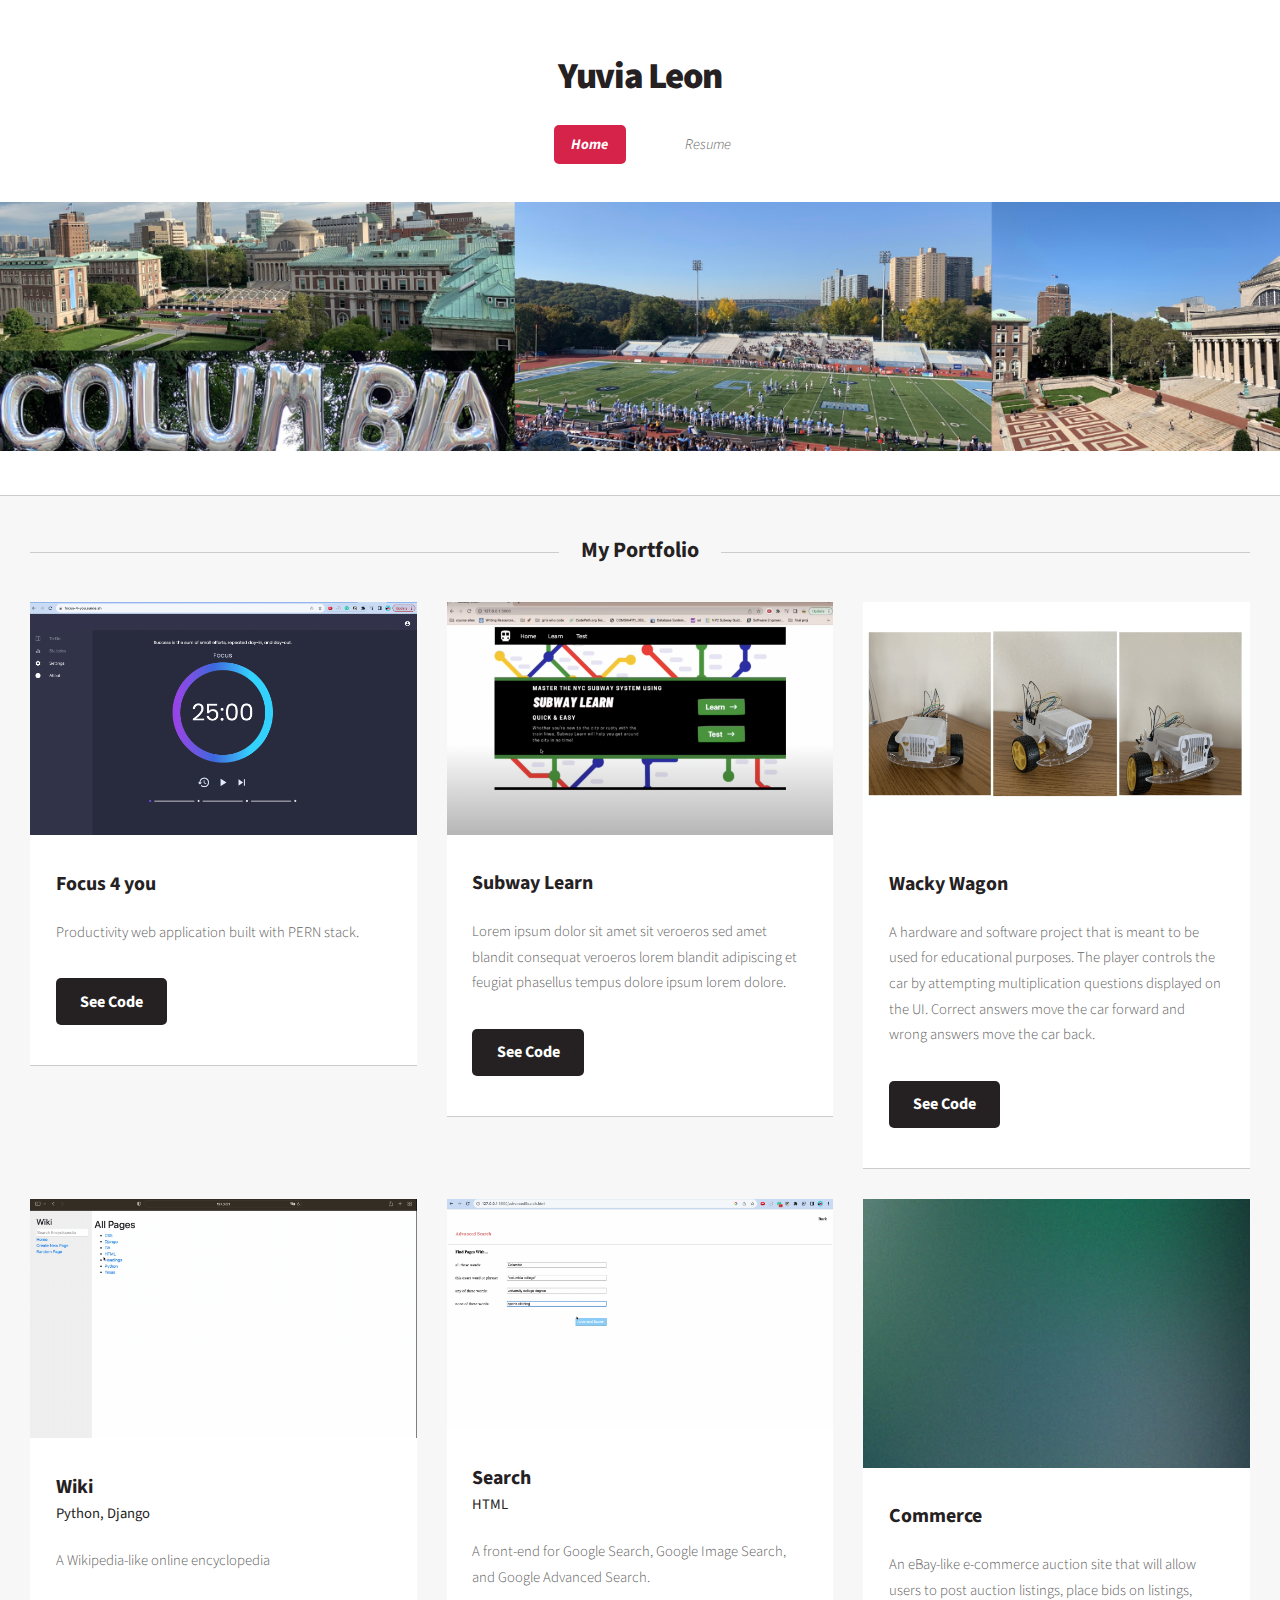
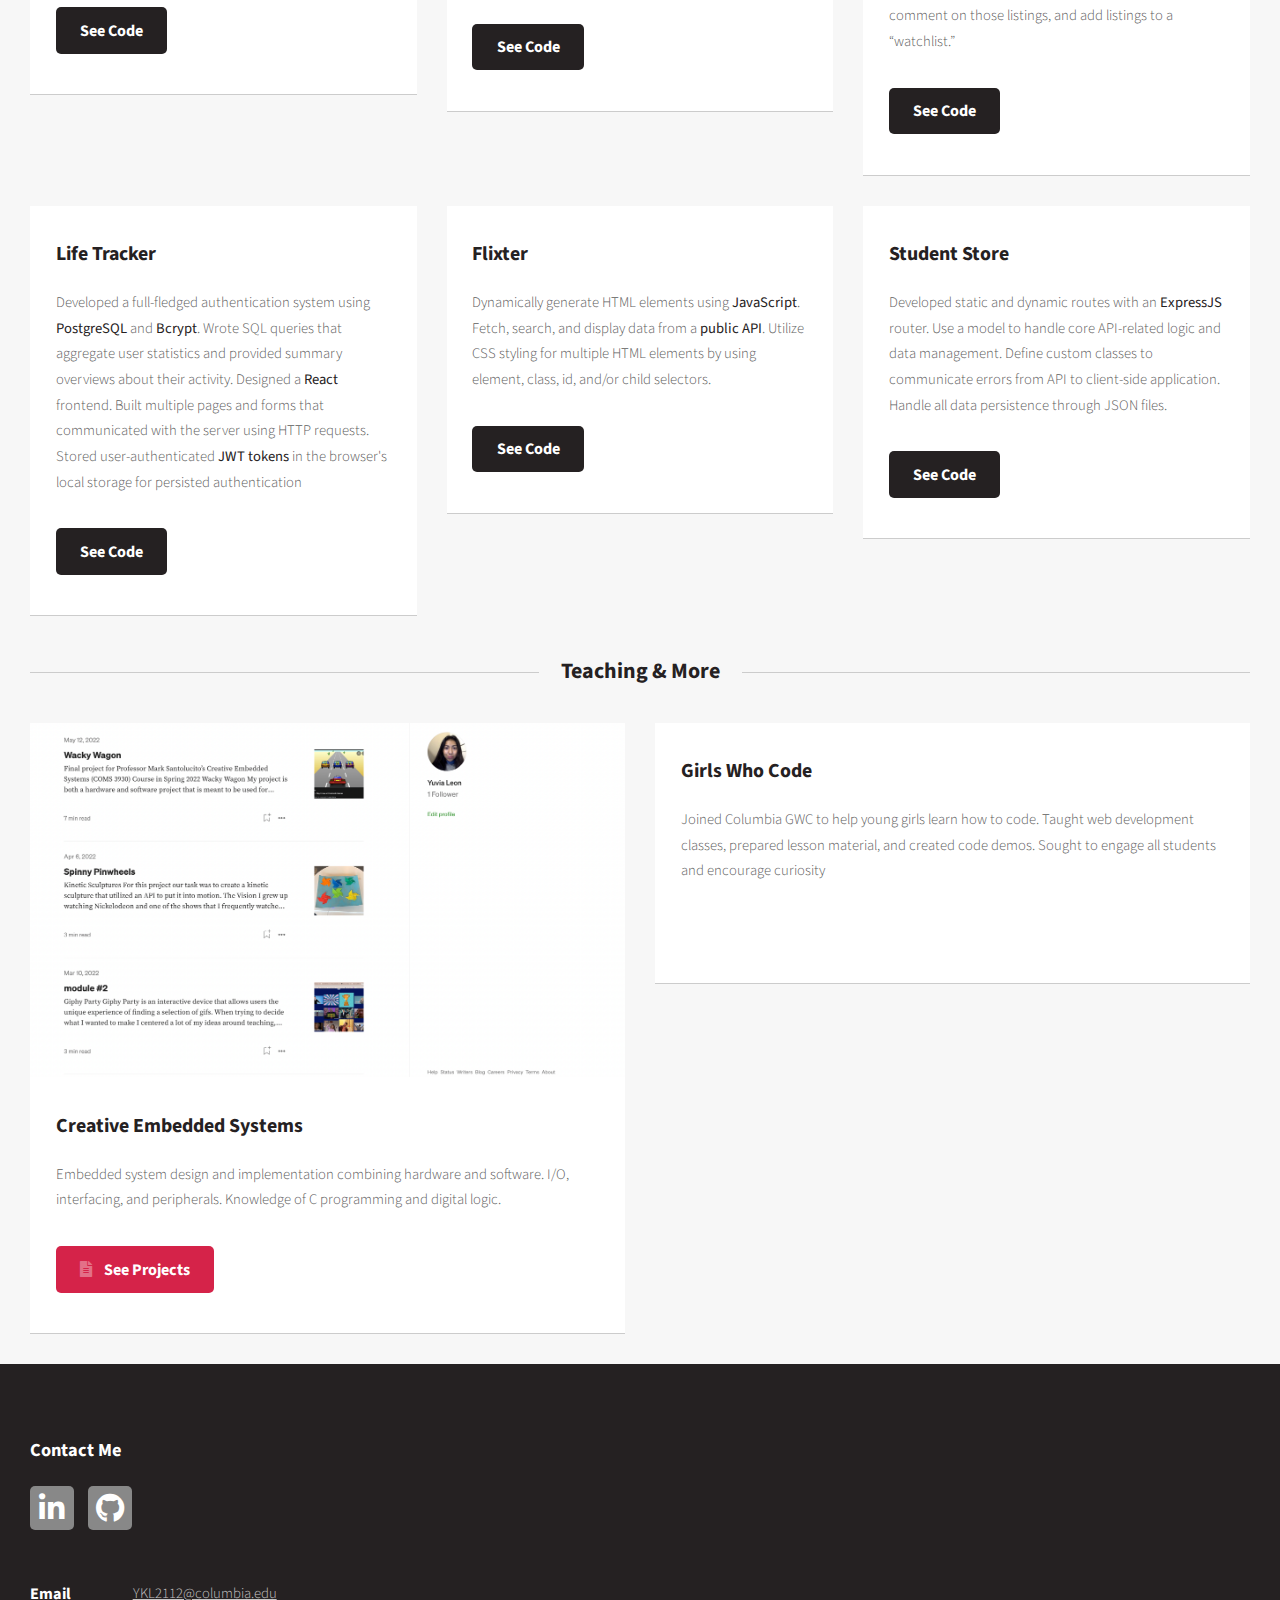
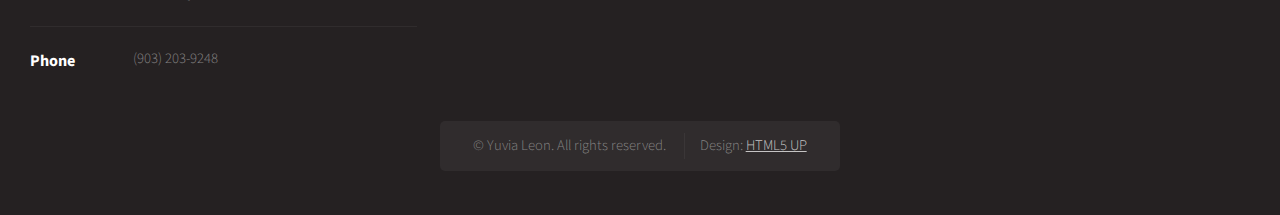
==== commit 994e9b49: "altered site for personal use. missing btn links and alt text" ====
--- a/index.html
+++ b/index.html
@@ -1,392 +1,483 @@
-<!DOCTYPE HTML>
+<!DOCTYPE html>
 <!--
 	Dopetrope by HTML5 UP
 	html5up.net | @ajlkn
 	Free for personal and commercial use under the CCA 3.0 license (html5up.net/license)
 -->
 <html>
-	<head>
-		<title>Dopetrope by HTML5 UP</title>
-		<meta charset="utf-8" />
-		<meta name="viewport" content="width=device-width, initial-scale=1, user-scalable=no" />
-		<link rel="stylesheet" href="assets/css/main.css" />
-	</head>
-	<body class="homepage is-preload">
-		<div id="page-wrapper">
-
-			<!-- Header -->
-				<section id="header">
-
-					<!-- Logo -->
-						<h1><a href="index.html">Dopetrope</a></h1>
-
-					<!-- Nav -->
-						<nav id="nav">
-							<ul>
-								<li class="current"><a href="index.html">Home</a></li>
-								<li>
-									<a href="#">Dropdown</a>
-									<ul>
-										<li><a href="#">Lorem ipsum dolor</a></li>
-										<li><a href="#">Magna phasellus</a></li>
-										<li><a href="#">Etiam dolore nisl</a></li>
-										<li>
-											<a href="#">Phasellus consequat</a>
-											<ul>
-												<li><a href="#">Magna phasellus</a></li>
-												<li><a href="#">Etiam dolore nisl</a></li>
-												<li><a href="#">Veroeros feugiat</a></li>
-												<li><a href="#">Nisl sed aliquam</a></li>
-												<li><a href="#">Dolore adipiscing</a></li>
-											</ul>
-										</li>
-										<li><a href="#">Veroeros feugiat</a></li>
-									</ul>
-								</li>
-								<li><a href="left-sidebar.html">Left Sidebar</a></li>
-								<li><a href="right-sidebar.html">Right Sidebar</a></li>
-								<li><a href="no-sidebar.html">No Sidebar</a></li>
-							</ul>
-						</nav>
-
-					<!-- Banner -->
-						<section id="banner">
-							<header>
-								<h2>Howdy. This is Dopetrope.</h2>
-								<p>A responsive template by HTML5 UP</p>
-							</header>
-						</section>
-
-					<!-- Intro -->
-						<section id="intro" class="container">
-							<div class="row">
-								<div class="col-4 col-12-medium">
-									<section class="first">
-										<i class="icon solid featured fa-cog"></i>
-										<header>
-											<h2>Ipsum consequat</h2>
-										</header>
-										<p>Nisl amet dolor sit ipsum veroeros sed blandit consequat veroeros et magna tempus.</p>
-									</section>
-								</div>
-								<div class="col-4 col-12-medium">
-									<section class="middle">
-										<i class="icon solid featured alt fa-bolt"></i>
-										<header>
-											<h2>Magna etiam dolor</h2>
-										</header>
-										<p>Nisl amet dolor sit ipsum veroeros sed blandit consequat veroeros et magna tempus.</p>
-									</section>
-								</div>
-								<div class="col-4 col-12-medium">
-									<section class="last">
-										<i class="icon solid featured alt2 fa-star"></i>
-										<header>
-											<h2>Tempus adipiscing</h2>
-										</header>
-										<p>Nisl amet dolor sit ipsum veroeros sed blandit consequat veroeros et magna tempus.</p>
-									</section>
-								</div>
-							</div>
-							<footer>
-								<ul class="actions">
-									<li><a href="#" class="button large">Get Started</a></li>
-									<li><a href="#" class="button alt large">Learn More</a></li>
-								</ul>
-							</footer>
-						</section>
-
-				</section>
-
-			<!-- Main -->
-				<section id="main">
-					<div class="container">
-						<div class="row">
-							<div class="col-12">
-
-								<!-- Portfolio -->
-									<section>
-										<header class="major">
-											<h2>My Portfolio</h2>
-										</header>
-										<div class="row">
-											<div class="col-4 col-6-medium col-12-small">
-												<section class="box">
-													<a href="#" class="image featured"><img src="images/pic02.jpg" alt="" /></a>
-													<header>
-														<h3>Ipsum feugiat et dolor</h3>
-													</header>
-													<p>Lorem ipsum dolor sit amet sit veroeros sed amet blandit consequat veroeros lorem blandit adipiscing et feugiat phasellus tempus dolore ipsum lorem dolore.</p>
-													<footer>
-														<ul class="actions">
-															<li><a href="#" class="button alt">Find out more</a></li>
-														</ul>
-													</footer>
-												</section>
-											</div>
-											<div class="col-4 col-6-medium col-12-small">
-												<section class="box">
-													<a href="#" class="image featured"><img src="images/pic03.jpg" alt="" /></a>
-													<header>
-														<h3>Sed etiam lorem nulla</h3>
-													</header>
-													<p>Lorem ipsum dolor sit amet sit veroeros sed amet blandit consequat veroeros lorem blandit adipiscing et feugiat phasellus tempus dolore ipsum lorem dolore.</p>
-													<footer>
-														<ul class="actions">
-															<li><a href="#" class="button alt">Find out more</a></li>
-														</ul>
-													</footer>
-												</section>
-											</div>
-											<div class="col-4 col-6-medium col-12-small">
-												<section class="box">
-													<a href="#" class="image featured"><img src="images/pic04.jpg" alt="" /></a>
-													<header>
-														<h3>Consequat et tempus</h3>
-													</header>
-													<p>Lorem ipsum dolor sit amet sit veroeros sed amet blandit consequat veroeros lorem blandit adipiscing et feugiat phasellus tempus dolore ipsum lorem dolore.</p>
-													<footer>
-														<ul class="actions">
-															<li><a href="#" class="button alt">Find out more</a></li>
-														</ul>
-													</footer>
-												</section>
-											</div>
-											<div class="col-4 col-6-medium col-12-small">
-												<section class="box">
-													<a href="#" class="image featured"><img src="images/pic05.jpg" alt="" /></a>
-													<header>
-														<h3>Blandit sed adipiscing</h3>
-													</header>
-													<p>Lorem ipsum dolor sit amet sit veroeros sed amet blandit consequat veroeros lorem blandit adipiscing et feugiat phasellus tempus dolore ipsum lorem dolore.</p>
-													<footer>
-														<ul class="actions">
-															<li><a href="#" class="button alt">Find out more</a></li>
-														</ul>
-													</footer>
-												</section>
-											</div>
-											<div class="col-4 col-6-medium col-12-small">
-												<section class="box">
-													<a href="#" class="image featured"><img src="images/pic06.jpg" alt="" /></a>
-													<header>
-														<h3>Etiam nisl consequat</h3>
-													</header>
-													<p>Lorem ipsum dolor sit amet sit veroeros sed amet blandit consequat veroeros lorem blandit adipiscing et feugiat phasellus tempus dolore ipsum lorem dolore.</p>
-													<footer>
-														<ul class="actions">
-															<li><a href="#" class="button alt">Find out more</a></li>
-														</ul>
-													</footer>
-												</section>
-											</div>
-											<div class="col-4 col-6-medium col-12-small">
-												<section class="box">
-													<a href="#" class="image featured"><img src="images/pic07.jpg" alt="" /></a>
-													<header>
-														<h3>Dolore nisl feugiat</h3>
-													</header>
-													<p>Lorem ipsum dolor sit amet sit veroeros sed amet blandit consequat veroeros lorem blandit adipiscing et feugiat phasellus tempus dolore ipsum lorem dolore.</p>
-													<footer>
-														<ul class="actions">
-															<li><a href="#" class="button alt">Find out more</a></li>
-														</ul>
-													</footer>
-												</section>
-											</div>
-										</div>
-									</section>
-
-							</div>
-							<div class="col-12">
-
-								<!-- Blog -->
-									<section>
-										<header class="major">
-											<h2>The Blog</h2>
-										</header>
-										<div class="row">
-											<div class="col-6 col-12-small">
-												<section class="box">
-													<a href="#" class="image featured"><img src="images/pic08.jpg" alt="" /></a>
-													<header>
-														<h3>Magna tempus consequat</h3>
-														<p>Posted 45 minutes ago</p>
-													</header>
-													<p>Lorem ipsum dolor sit amet sit veroeros sed et blandit consequat sed veroeros lorem et blandit adipiscing feugiat phasellus tempus hendrerit, tortor vitae mattis tempor, sapien sem feugiat sapien, id suscipit magna felis nec elit. Class aptent taciti sociosqu ad litora torquent per conubia nostra, per inceptos lorem ipsum dolor sit amet.</p>
-													<footer>
-														<ul class="actions">
-															<li><a href="#" class="button icon solid fa-file-alt">Continue Reading</a></li>
-															<li><a href="#" class="button alt icon solid fa-comment">33 comments</a></li>
-														</ul>
-													</footer>
-												</section>
-											</div>
-											<div class="col-6 col-12-small">
-												<section class="box">
-													<a href="#" class="image featured"><img src="images/pic09.jpg" alt="" /></a>
-													<header>
-														<h3>Aptent veroeros aliquam</h3>
-														<p>Posted 45 minutes ago</p>
-													</header>
-													<p>Lorem ipsum dolor sit amet sit veroeros sed et blandit consequat sed veroeros lorem et blandit adipiscing feugiat phasellus tempus hendrerit, tortor vitae mattis tempor, sapien sem feugiat sapien, id suscipit magna felis nec elit. Class aptent taciti sociosqu ad litora torquent per conubia nostra, per inceptos lorem ipsum dolor sit amet.</p>
-													<footer>
-														<ul class="actions">
-															<li><a href="#" class="button icon solid fa-file-alt">Continue Reading</a></li>
-															<li><a href="#" class="button alt icon solid fa-comment">33 comments</a></li>
-														</ul>
-													</footer>
-												</section>
-											</div>
-										</div>
-									</section>
-
-							</div>
-						</div>
-					</div>
-				</section>
-
-			<!-- Footer -->
-				<section id="footer">
-					<div class="container">
-						<div class="row">
-							<div class="col-8 col-12-medium">
-								<section>
-									<header>
-										<h2>Blandit nisl adipiscing</h2>
-									</header>
-									<ul class="dates">
-										<li>
-											<span class="date">Jan <strong>27</strong></span>
-											<h3><a href="#">Lorem dolor sit amet veroeros</a></h3>
-											<p>Ipsum dolor sit amet veroeros consequat blandit ipsum phasellus lorem consequat etiam.</p>
-										</li>
-										<li>
-											<span class="date">Jan <strong>23</strong></span>
-											<h3><a href="#">Ipsum sed blandit nisl consequat</a></h3>
-											<p>Blandit phasellus lorem ipsum dolor tempor sapien tortor hendrerit adipiscing feugiat lorem.</p>
-										</li>
-										<li>
-											<span class="date">Jan <strong>15</strong></span>
-											<h3><a href="#">Magna tempus lorem feugiat</a></h3>
-											<p>Dolore consequat sed phasellus lorem sed etiam nullam dolor etiam sed amet sit consequat.</p>
-										</li>
-										<li>
-											<span class="date">Jan <strong>12</strong></span>
-											<h3><a href="#">Dolore tempus ipsum feugiat nulla</a></h3>
-											<p>Feugiat lorem dolor sed nullam tempus lorem ipsum dolor sit amet nullam consequat.</p>
-										</li>
-										<li>
-											<span class="date">Jan <strong>10</strong></span>
-											<h3><a href="#">Blandit tempus aliquam?</a></h3>
-											<p>Feugiat sed tempus blandit tempus adipiscing nisl lorem ipsum dolor sit amet dolore.</p>
-										</li>
-									</ul>
-								</section>
-							</div>
-							<div class="col-4 col-12-medium">
-								<section>
-									<header>
-										<h2>What's this all about?</h2>
-									</header>
-									<a href="#" class="image featured"><img src="images/pic10.jpg" alt="" /></a>
-									<p>
-										This is <strong>Dopetrope</strong> a free, fully responsive HTML5 site template by
-										<a href="http://twitter.com/ajlkn">AJ</a> for <a href="http://html5up.net/">HTML5 UP</a> It's released for free under
-										the <a href="http://html5up.net/license/">Creative Commons Attribution</a> license so feel free to use it for any personal or commercial project &ndash; just don't forget to credit us!
-									</p>
-									<footer>
-										<ul class="actions">
-											<li><a href="#" class="button">Find out more</a></li>
-										</ul>
-									</footer>
-								</section>
-							</div>
-							<div class="col-4 col-6-medium col-12-small">
-								<section>
-									<header>
-										<h2>Tempus consequat</h2>
-									</header>
-									<ul class="divided">
-										<li><a href="#">Lorem ipsum dolor sit amet sit veroeros</a></li>
-										<li><a href="#">Sed et blandit consequat sed tlorem blandit</a></li>
-										<li><a href="#">Adipiscing feugiat phasellus sed tempus</a></li>
-										<li><a href="#">Hendrerit tortor vitae mattis tempor sapien</a></li>
-										<li><a href="#">Sem feugiat sapien id suscipit magna felis nec</a></li>
-										<li><a href="#">Elit class aptent taciti sociosqu ad litora</a></li>
-									</ul>
-								</section>
-							</div>
-							<div class="col-4 col-6-medium col-12-small">
-								<section>
-									<header>
-										<h2>Ipsum et phasellus</h2>
-									</header>
-									<ul class="divided">
-										<li><a href="#">Lorem ipsum dolor sit amet sit veroeros</a></li>
-										<li><a href="#">Sed et blandit consequat sed tlorem blandit</a></li>
-										<li><a href="#">Adipiscing feugiat phasellus sed tempus</a></li>
-										<li><a href="#">Hendrerit tortor vitae mattis tempor sapien</a></li>
-										<li><a href="#">Sem feugiat sapien id suscipit magna felis nec</a></li>
-										<li><a href="#">Elit class aptent taciti sociosqu ad litora</a></li>
-									</ul>
-								</section>
-							</div>
-							<div class="col-4 col-12-medium">
-								<section>
-									<header>
-										<h2>Vitae tempor lorem</h2>
-									</header>
-									<ul class="social">
-										<li><a class="icon brands fa-facebook-f" href="#"><span class="label">Facebook</span></a></li>
-										<li><a class="icon brands fa-twitter" href="#"><span class="label">Twitter</span></a></li>
-										<li><a class="icon brands fa-dribbble" href="#"><span class="label">Dribbble</span></a></li>
-										<li><a class="icon brands fa-tumblr" href="#"><span class="label">Tumblr</span></a></li>
-										<li><a class="icon brands fa-linkedin-in" href="#"><span class="label">LinkedIn</span></a></li>
-									</ul>
-									<ul class="contact">
-										<li>
-											<h3>Address</h3>
-											<p>
-												Untitled Incorporated<br />
-												1234 Somewhere Road Suite<br />
-												Nashville, TN 00000-0000
-											</p>
-										</li>
-										<li>
-											<h3>Mail</h3>
-											<p><a href="#">someone@untitled.tld</a></p>
-										</li>
-										<li>
-											<h3>Phone</h3>
-											<p>(800) 000-0000</p>
-										</li>
-									</ul>
-								</section>
-							</div>
-							<div class="col-12">
-
-								<!-- Copyright -->
-									<div id="copyright">
-										<ul class="links">
-											<li>&copy; Untitled. All rights reserved.</li><li>Design: <a href="http://html5up.net">HTML5 UP</a></li>
-										</ul>
-									</div>
-
-							</div>
-						</div>
-					</div>
-				</section>
-
-		</div>
-
-		<!-- Scripts -->
-			<script src="assets/js/jquery.min.js"></script>
-			<script src="assets/js/jquery.dropotron.min.js"></script>
-			<script src="assets/js/browser.min.js"></script>
-			<script src="assets/js/breakpoints.min.js"></script>
-			<script src="assets/js/util.js"></script>
-			<script src="assets/js/main.js"></script>
-
-	</body>
-</html>+  <head>
+    <title>Yuvia Leon</title>
+    <meta charset="utf-8" />
+    <meta
+      name="viewport"
+      content="width=device-width, initial-scale=1, user-scalable=no"
+    />
+    <link rel="stylesheet" href="assets/css/main.css" />
+  </head>
+  <body class="homepage is-preload">
+    <div id="page-wrapper">
+      <!-- Header -->
+      <section id="header">
+        <!-- Logo -->
+        <h1><a href="index.html">Yuvia Leon</a></h1>
+
+        <!-- Nav -->
+        <nav id="nav">
+          <ul>
+            <li class="current"><a href="index.html">Home</a></li>
+            <li>
+              <!-- <a href="#">Dropdown</a> -->
+              <ul>
+                <li><a href="#">Lorem ipsum dolor</a></li>
+                <li><a href="#">Magna phasellus</a></li>
+                <li><a href="#">Etiam dolore nisl</a></li>
+                <li>
+                  <a href="#">Phasellus consequat</a>
+                  <ul>
+                    <li><a href="#">Magna phasellus</a></li>
+                    <li><a href="#">Etiam dolore nisl</a></li>
+                    <li><a href="#">Veroeros feugiat</a></li>
+                    <li><a href="#">Nisl sed aliquam</a></li>
+                    <li><a href="#">Dolore adipiscing</a></li>
+                  </ul>
+                </li>
+                <li><a href="#">Veroeros feugiat</a></li>
+              </ul>
+            </li>
+            <!-- <li><a href="left-sidebar.html">Left Sidebar</a></li> -->
+            <!-- <li><a href="right-sidebar.html">Right Sidebar</a></li> -->
+            <li><a href="no-sidebar.html">Resume</a></li>
+          </ul>
+        </nav>
+
+        <!-- Banner -->
+        <section id="banner">
+          <header>
+            <!-- banner content here -->
+          </header>
+        </section>
+
+        <!-- Intro -->
+        <!-- <section id="intro" class="container">
+          <div class="row">
+            <div class="col-4 col-12-medium">
+              <section class="first">
+                <i class="icon solid featured fa-cog"></i>
+                <header>
+                  <h2>Ipsum consequat</h2>
+                </header>
+                <p>
+                  Nisl amet dolor sit ipsum veroeros sed blandit consequat
+                  veroeros et magna tempus.
+                </p>
+              </section>
+            </div>
+            <div class="col-4 col-12-medium">
+              <section class="middle">
+                <i class="icon solid featured alt fa-bolt"></i>
+                <header>
+                  <h2>Magna etiam dolor</h2>
+                </header>
+                <p>
+                  Nisl amet dolor sit ipsum veroeros sed blandit consequat
+                  veroeros et magna tempus.
+                </p>
+              </section>
+            </div>
+            <div class="col-4 col-12-medium">
+              <section class="last">
+                <i class="icon solid featured alt2 fa-star"></i>
+                <header>
+                  <h2>Tempus adipiscing</h2>
+                </header>
+                <p>
+                  Nisl amet dolor sit ipsum veroeros sed blandit consequat
+                  veroeros et magna tempus.
+                </p>
+              </section>
+            </div>
+          </div>
+          <footer>
+            <ul class="actions">
+              <li><a href="#" class="button large">Get Started</a></li>
+              <li><a href="#" class="button alt large">Learn More</a></li>
+            </ul>
+          </footer>
+        </section> -->
+      </section>
+
+      <!-- Main -->
+      <section id="main">
+        <div class="container">
+          <div class="row">
+            <div class="col-12">
+              <!-- Portfolio -->
+              <section>
+                <header class="major">
+                  <h2>My Portfolio</h2>
+                </header>
+                <div class="row">
+                  <div class="col-4 col-6-medium col-12-small">
+                    <section class="box">
+                      <a href="#" class="image featured"
+                        ><img src="images/focus4you.png" alt=""
+                      /></a>
+                      <header>
+                        <h3>Focus 4 you</h3>
+                      </header>
+                      <p>Productivity web application built with PERN stack.</p>
+                      <footer>
+                        <ul class="actions">
+                          <li>
+                            <a href="#" class="button alt">See Code</a>
+                          </li>
+                        </ul>
+                      </footer>
+                    </section>
+                  </div>
+                  <div class="col-4 col-6-medium col-12-small">
+                    <section class="box">
+                      <a href="#" class="image featured"
+                        ><img src="images/subwaylearn.png" alt=""
+                      /></a>
+                      <header>
+                        <h3>Subway Learn</h3>
+                      </header>
+                      <p>
+                        Lorem ipsum dolor sit amet sit veroeros sed amet blandit
+                        consequat veroeros lorem blandit adipiscing et feugiat
+                        phasellus tempus dolore ipsum lorem dolore.
+                      </p>
+                      <footer>
+                        <ul class="actions">
+                          <li>
+                            <a href="#" class="button alt">See Code</a>
+                          </li>
+                        </ul>
+                      </footer>
+                    </section>
+                  </div>
+                  <div class="col-4 col-6-medium col-12-small">
+                    <section class="box">
+                      <a href="#" class="image featured"
+                        ><img src="images/wackywagon.png" alt=""
+                      /></a>
+                      <header>
+                        <h3>Wacky Wagon</h3>
+                      </header>
+                      <p>
+                        A hardware and software project that is meant to be used
+                        for educational purposes. The player controls the car by
+                        attempting multiplication questions displayed on the UI.
+                        Correct answers move the car forward and wrong answers
+                        move the car back.
+                      </p>
+                      <footer>
+                        <ul class="actions">
+                          <li>
+                            <a href="#" class="button alt">See Code</a>
+                          </li>
+                        </ul>
+                      </footer>
+                    </section>
+                  </div>
+                  <div class="col-4 col-6-medium col-12-small">
+                    <section class="box">
+                      <a href="#" class="image featured"
+                        ><img src="images/wiki.png" alt=""
+                      /></a>
+                      <header>
+                        <h3>Wiki</h3>
+                        <span><b>Python, Django</b></span>
+                      </header>
+                      <p>A Wikipedia-like online encyclopedia</p>
+                      <footer>
+                        <ul class="actions">
+                          <li>
+                            <a href="#" class="button alt">See Code</a>
+                          </li>
+                        </ul>
+                      </footer>
+                    </section>
+                  </div>
+                  <div class="col-4 col-6-medium col-12-small">
+                    <section class="box">
+                      <a href="#" class="image featured"
+                        ><img src="images/search.png" alt=""
+                      /></a>
+                      <header>
+                        <h3>Search</h3>
+                        <span><b>HTML</b></span>
+                      </header>
+                      <p>
+                        A front-end for Google Search, Google Image Search, and
+                        Google Advanced Search.
+                      </p>
+                      <footer>
+                        <ul class="actions">
+                          <li>
+                            <a href="#" class="button alt">See Code</a>
+                          </li>
+                        </ul>
+                      </footer>
+                    </section>
+                  </div>
+                  <div class="col-4 col-6-medium col-12-small">
+                    <section class="box">
+                      <a href="#" class="image featured"
+                        ><img src="images/pic02.jpg" alt=""
+                      /></a>
+                      <header>
+                        <h3>Commerce</h3>
+                      </header>
+                      <p>
+                        An eBay-like e-commerce auction site that will allow
+                        users to post auction listings, place bids on listings,
+                        comment on those listings, and add listings to a
+                        “watchlist.”
+                      </p>
+                      <footer>
+                        <ul class="actions">
+                          <li>
+                            <a href="#" class="button alt">See Code</a>
+                          </li>
+                        </ul>
+                      </footer>
+                    </section>
+                  </div>
+                  <div class="col-4 col-6-medium col-12-small">
+                    <section class="box">
+                      <a href="#" class="image featured"
+                        ><img
+                          src="https://camo.githubusercontent.com/9111e096ff11dba162700ee2e1ed11fd20ade40d65f5157812373f2cb5ebf8a3/687474703a2f2f672e7265636f726469742e636f2f337731505637754f345a2e676966"
+                          alt=""
+                      /></a>
+                      <header>
+                        <h3>Life Tracker</h3>
+                      </header>
+                      <p>
+                        Developed a full-fledged authentication system using
+                        <b>PostgreSQL</b> and <b>Bcrypt</b>. Wrote SQL queries
+                        that aggregate user statistics and provided summary
+                        overviews about their activity. Designed a
+                        <b>React</b> frontend. Built multiple pages and forms
+                        that communicated with the server using HTTP requests.
+                        Stored user-authenticated <b>JWT tokens</b> in the
+                        browser's local storage for persisted authentication
+                      </p>
+                      <footer>
+                        <ul class="actions">
+                          <li>
+                            <a href="#" class="button alt">See Code</a>
+                          </li>
+                        </ul>
+                      </footer>
+                    </section>
+                  </div>
+                  <div class="col-4 col-6-medium col-12-small">
+                    <section class="box">
+                      <a href="#" class="image featured"
+                        ><img
+                          src="https://camo.githubusercontent.com/f3834563ca4b4da39b9728cd576a04482c440da57a861c8c633e604b1ae37bd7/687474703a2f2f672e7265636f726469742e636f2f6a68503668466b4f364a2e676966"
+                          alt=""
+                      /></a>
+                      <header>
+                        <h3>Flixter</h3>
+                      </header>
+                      <p>
+                        Dynamically generate HTML elements using
+                        <b>JavaScript</b>. Fetch, search, and display data from
+                        a <b> public API</b>. Utilize CSS styling for multiple
+                        HTML elements by using element, class, id, and/or child
+                        selectors.
+                      </p>
+                      <footer>
+                        <ul class="actions">
+                          <li>
+                            <a href="#" class="button alt">See Code</a>
+                          </li>
+                        </ul>
+                      </footer>
+                    </section>
+                  </div>
+                  <div class="col-4 col-6-medium col-12-small">
+                    <section class="box">
+                      <a href="#" class="image featured"
+                        ><img
+                          src="https://github.com/livinloikelarry/Student-Store-React-Api-/raw/master/assignment2.gif"
+                          alt=""
+                      /></a>
+                      <header>
+                        <h3>Student Store</h3>
+                      </header>
+                      <p>
+                        Developed static and dynamic routes with an
+                        <b>ExpressJS</b>
+                        router. Use a model to handle core API-related logic and
+                        data management. Define custom classes to communicate
+                        errors from API to client-side application. Handle all
+                        data persistence through JSON files.
+                      </p>
+                      <footer>
+                        <ul class="actions">
+                          <li>
+                            <a href="#" class="button alt">See Code</a>
+                          </li>
+                        </ul>
+                      </footer>
+                    </section>
+                  </div>
+                </div>
+              </section>
+            </div>
+            <div class="col-12">
+              <!-- Blog -->
+              <section>
+                <header class="major">
+                  <h2>Teaching & More</h2>
+                </header>
+                <div class="row">
+                  <div class="col-6 col-12-small">
+                    <section class="box">
+                      <a href="#" class="image featured"
+                        ><img src="images/medium.png" alt=""
+                      /></a>
+                      <header>
+                        <h3>Creative Embedded Systems</h3>
+                      </header>
+                      <p>
+                        Embedded system design and implementation combining
+                        hardware and software. I/O, interfacing, and
+                        peripherals. Knowledge of C programming and digital
+                        logic.
+                      </p>
+                      <footer>
+                        <ul class="actions">
+                          <li>
+                            <a href="#" class="button icon solid fa-file-alt"
+                              >See Projects</a
+                            >
+                          </li>
+                        </ul>
+                      </footer>
+                    </section>
+                  </div>
+                  <div class="col-6 col-12-small">
+                    <section class="box">
+                      <a href="#" class="image featured"
+                        ><img
+                          src="https://girlswhocode.com/assets/images/craft-prod/images/seo/_1200x630_crop_center-center_82_none/GWC_SEO_Logo.png?mtime=1588335912"
+                          alt=""
+                      /></a>
+                      <header>
+                        <h3>Girls Who Code</h3>
+                      </header>
+                      <p>
+                        Joined Columbia GWC to help young girls learn how to
+                        code. Taught web development classes, prepared lesson
+                        material, and created code demos. Sought to engage all
+                        students and encourage curiosity
+                      </p>
+                      <footer>
+                        <ul class="actions">
+                          <li>
+                            <!-- <a href="#" class="button icon solid fa-file-alt"
+                              >See Projects</a
+                            > -->
+                          </li>
+                        </ul>
+                      </footer>
+                    </section>
+                  </div>
+                </div>
+              </section>
+            </div>
+          </div>
+        </div>
+      </section>
+
+      <!-- Footer -->
+      <section id="footer">
+        <div class="container">
+          <div class="row">
+            <div class="col-8 col-12-medium">
+              <section></section>
+            </div>
+            <div class="col-4 col-12-medium"></div>
+            <!-- <div class="col-4 col-6-medium col-12-small">
+              <section>
+                <header>
+                  <h2>Tempus consequat</h2>
+                </header>
+                <ul class="divided">
+                  <li>item 1</li>
+                  <li>item 1</li>
+                  <li>item 1</li>
+                  <li>item 1</li>
+                </ul>
+              </section>
+            </div>
+            <div class="col-4 col-6-medium col-12-small">
+              <section>
+                <header>
+                  <h2>Ipsum et phasellus</h2>
+                </header>
+                <ul class="divided">
+                  <li>item 1</li>
+                  <li>item 1</li>
+                  <li>item 1</li>
+                </ul>
+              </section>
+            </div> -->
+            <div class="col-4 col-12-medium">
+              <section>
+                <header>
+                  <h2>Contact Me</h2>
+                </header>
+                <ul class="social">
+                  <li>
+                    <a class="icon brands fa-linkedin-in" href="#"
+                      ><span class="label">LinkedIn</span></a
+                    >
+                  </li>
+                  <li>
+                    <a class="icon brands fa-github" href="#"
+                      ><span class="label">GitHub</span></a
+                    >
+                  </li>
+                </ul>
+                <ul class="contact">
+                  <li>
+                    <h3>Email</h3>
+                    <p><a href="#">YKL2112@columbia.edu</a></p>
+                  </li>
+                  <li>
+                    <h3>Phone</h3>
+                    <p>(903) 203-9248</p>
+                  </li>
+                </ul>
+              </section>
+            </div>
+            <div class="col-12">
+              <!-- Copyright -->
+              <div id="copyright">
+                <ul class="links">
+                  <li>&copy; Yuvia Leon. All rights reserved.</li>
+                  <li>Design: <a href="http://html5up.net">HTML5 UP</a></li>
+                </ul>
+              </div>
+            </div>
+          </div>
+        </div>
+      </section>
+    </div>
+
+    <!-- Scripts -->
+    <script src="assets/js/jquery.min.js"></script>
+    <script src="assets/js/jquery.dropotron.min.js"></script>
+    <script src="assets/js/browser.min.js"></script>
+    <script src="assets/js/breakpoints.min.js"></script>
+    <script src="assets/js/util.js"></script>
+    <script src="assets/js/main.js"></script>
+  </body>
+</html>
--- a/assets/css/main.css
+++ b/assets/css/main.css
@@ -7,2902 +7,3027 @@
 	Free for personal and commercial use under the CCA 3.0 license (html5up.net/license)
 */
 
-html, body, div, span, applet, object,
-iframe, h1, h2, h3, h4, h5, h6, p, blockquote,
-pre, a, abbr, acronym, address, big, cite,
-code, del, dfn, em, img, ins, kbd, q, s, samp,
-small, strike, strong, sub, sup, tt, var, b,
-u, i, center, dl, dt, dd, ol, ul, li, fieldset,
-form, label, legend, table, caption, tbody,
-tfoot, thead, tr, th, td, article, aside,
-canvas, details, embed, figure, figcaption,
-footer, header, hgroup, menu, nav, output, ruby,
-section, summary, time, mark, audio, video {
-	margin: 0;
-	padding: 0;
-	border: 0;
-	font-size: 100%;
-	font: inherit;
-	vertical-align: baseline;}
-
-article, aside, details, figcaption, figure,
-footer, header, hgroup, menu, nav, section {
-	display: block;}
+html,
+body,
+div,
+span,
+applet,
+object,
+iframe,
+h1,
+h2,
+h3,
+h4,
+h5,
+h6,
+p,
+blockquote,
+pre,
+a,
+abbr,
+acronym,
+address,
+big,
+cite,
+code,
+del,
+dfn,
+em,
+img,
+ins,
+kbd,
+q,
+s,
+samp,
+small,
+strike,
+strong,
+sub,
+sup,
+tt,
+var,
+b,
+u,
+i,
+center,
+dl,
+dt,
+dd,
+ol,
+ul,
+li,
+fieldset,
+form,
+label,
+legend,
+table,
+caption,
+tbody,
+tfoot,
+thead,
+tr,
+th,
+td,
+article,
+aside,
+canvas,
+details,
+embed,
+figure,
+figcaption,
+footer,
+header,
+hgroup,
+menu,
+nav,
+output,
+ruby,
+section,
+summary,
+time,
+mark,
+audio,
+video {
+  margin: 0;
+  padding: 0;
+  border: 0;
+  font-size: 100%;
+  font: inherit;
+  vertical-align: baseline;
+}
+
+article,
+aside,
+details,
+figcaption,
+figure,
+footer,
+header,
+hgroup,
+menu,
+nav,
+section {
+  display: block;
+}
 
 body {
-	line-height: 1;
-}
-
-ol, ul {
-	list-style: none;
-}
-
-blockquote, q {
-	quotes: none;
-}
-
-	blockquote:before, blockquote:after, q:before, q:after {
-		content: '';
-		content: none;
-	}
+  line-height: 1;
+}
+
+ol,
+ul {
+  list-style: none;
+}
+
+blockquote,
+q {
+  quotes: none;
+}
+
+blockquote:before,
+blockquote:after,
+q:before,
+q:after {
+  content: "";
+  content: none;
+}
 
 table {
-	border-collapse: collapse;
-	border-spacing: 0;
+  border-collapse: collapse;
+  border-spacing: 0;
 }
 
 body {
-	-webkit-text-size-adjust: none;
+  -webkit-text-size-adjust: none;
 }
 
 mark {
-	background-color: transparent;
-	color: inherit;
+  background-color: transparent;
+  color: inherit;
 }
 
 input::-moz-focus-inner {
-	border: 0;
-	padding: 0;
-}
-
-input, select, textarea {
-	-moz-appearance: none;
-	-webkit-appearance: none;
-	-ms-appearance: none;
-	appearance: none;
+  border: 0;
+  padding: 0;
+}
+
+input,
+select,
+textarea {
+  -moz-appearance: none;
+  -webkit-appearance: none;
+  -ms-appearance: none;
+  appearance: none;
 }
 
 /* Basic */
 
-	html {
-		box-sizing: border-box;
-	}
-
-	*, *:before, *:after {
-		box-sizing: inherit;
-	}
-
-	body {
-		background: #252122;
-		background-image: url("images/bg02.png");
-	}
-
-		body.is-preload *, body.is-preload *:before, body.is-preload *:after {
-			-moz-animation: none !important;
-			-webkit-animation: none !important;
-			-ms-animation: none !important;
-			animation: none !important;
-			-moz-transition: none !important;
-			-webkit-transition: none !important;
-			-ms-transition: none !important;
-			transition: none !important;
-		}
-
-	body, input, textarea, select {
-		font-family: 'Source Sans Pro';
-		font-weight: 300;
-		color: #5d5d5d;
-		font-size: 14pt;
-		line-height: 1.75em;
-	}
-
-	strong, b {
-		color: #252122;
-		font-weight: 400;
-	}
-
-	i, em {
-		font-style: italic;
-	}
-
-	sub {
-		position: relative;
-		top: 0.5em;
-		font-size: 0.8em;
-	}
-
-	sup {
-		position: relative;
-		top: -0.5em;
-		font-size: 0.8em;
-	}
-
-	blockquote {
-		border-left: solid 0.75em #dddddd;
-		padding: 1em 0 1em 1.5em;
-		font-style: italic;
-	}
-
-	h1, h2, h3, h4, h5, h6 {
-		color: #252122;
-		font-weight: 700;
-	}
-
-	h1 a, h2 a, h3 a, h4 a, h5 a, h6 a {
-		color: inherit;
-		text-decoration: none;
-	}
-
-	h2 {
-		font-size: 1.5em;
-	}
-
-	h3 {
-		font-size: 1.35em;
-	}
-
-	a {
-		color: #d52349;
-		text-decoration: underline;
-	}
-
-		a:hover {
-			text-decoration: none;
-		}
-
-	br.clear {
-		clear: both;
-	}
-
-	hr {
-		border: 0;
-		border-top: solid 1px #dddddd;
-		height: 1px;
-		margin: 2em 0 2em 0;
-	}
-
-	p, ul, ol, dl, table {
-		margin-bottom: 2em;
-	}
+html {
+  box-sizing: border-box;
+}
+
+*,
+*:before,
+*:after {
+  box-sizing: inherit;
+}
+
+body {
+  background: #252122;
+  background-image: url("images/bg02.png");
+}
+
+body.is-preload *,
+body.is-preload *:before,
+body.is-preload *:after {
+  -moz-animation: none !important;
+  -webkit-animation: none !important;
+  -ms-animation: none !important;
+  animation: none !important;
+  -moz-transition: none !important;
+  -webkit-transition: none !important;
+  -ms-transition: none !important;
+  transition: none !important;
+}
+
+body,
+input,
+textarea,
+select {
+  font-family: "Source Sans Pro";
+  font-weight: 300;
+  color: #5d5d5d;
+  font-size: 14pt;
+  line-height: 1.75em;
+}
+
+strong,
+b {
+  color: #252122;
+  font-weight: 400;
+}
+
+i,
+em {
+  font-style: italic;
+}
+
+sub {
+  position: relative;
+  top: 0.5em;
+  font-size: 0.8em;
+}
+
+sup {
+  position: relative;
+  top: -0.5em;
+  font-size: 0.8em;
+}
+
+blockquote {
+  border-left: solid 0.75em #dddddd;
+  padding: 1em 0 1em 1.5em;
+  font-style: italic;
+}
+
+h1,
+h2,
+h3,
+h4,
+h5,
+h6 {
+  color: #252122;
+  font-weight: 700;
+}
+
+h1 a,
+h2 a,
+h3 a,
+h4 a,
+h5 a,
+h6 a {
+  color: inherit;
+  text-decoration: none;
+}
+
+h2 {
+  font-size: 1.5em;
+}
+
+h3 {
+  font-size: 1.35em;
+}
+
+a {
+  color: #d52349;
+  text-decoration: underline;
+}
+
+a:hover {
+  text-decoration: none;
+}
+
+br.clear {
+  clear: both;
+}
+
+hr {
+  border: 0;
+  border-top: solid 1px #dddddd;
+  height: 1px;
+  margin: 2em 0 2em 0;
+}
+
+p,
+ul,
+ol,
+dl,
+table {
+  margin-bottom: 2em;
+}
 
 /* Container */
 
-	.container {
-		margin: 0 auto;
-		max-width: 100%;
-		width: 70em;
-	}
-
-		@media screen and (max-width: 1680px) {
-
-			.container {
-				width: 70em;
-			}
-
-		}
-
-		@media screen and (max-width: 1280px) {
-
-			.container {
-				width: calc(100% - 60px);
-			}
-
-		}
-
-		@media screen and (max-width: 980px) {
-
-			.container {
-				width: calc(100% - 80px);
-			}
-
-		}
-
-		@media screen and (max-width: 736px) {
-
-			.container {
-				width: calc(100% - 40px);
-			}
-
-		}
+.container {
+  margin: 0 auto;
+  max-width: 100%;
+  width: 70em;
+}
+
+@media screen and (max-width: 1680px) {
+  .container {
+    width: 70em;
+  }
+}
+
+@media screen and (max-width: 1280px) {
+  .container {
+    width: calc(100% - 60px);
+  }
+}
+
+@media screen and (max-width: 980px) {
+  .container {
+    width: calc(100% - 80px);
+  }
+}
+
+@media screen and (max-width: 736px) {
+  .container {
+    width: calc(100% - 40px);
+  }
+}
 
 /* Row */
 
-	.row {
-		display: flex;
-		flex-wrap: wrap;
-		box-sizing: border-box;
-		align-items: stretch;
-	}
-
-		.row > * {
-			box-sizing: border-box;
-		}
-
-		.row.gtr-uniform > * > :last-child {
-			margin-bottom: 0;
-		}
-
-		.row.aln-left {
-			justify-content: flex-start;
-		}
-
-		.row.aln-center {
-			justify-content: center;
-		}
-
-		.row.aln-right {
-			justify-content: flex-end;
-		}
-
-		.row.aln-top {
-			align-items: flex-start;
-		}
-
-		.row.aln-middle {
-			align-items: center;
-		}
-
-		.row.aln-bottom {
-			align-items: flex-end;
-		}
-
-		.row > .imp {
-			order: -1;
-		}
-
-		.row > .col-1 {
-			width: 8.33333%;
-		}
-
-		.row > .off-1 {
-			margin-left: 8.33333%;
-		}
-
-		.row > .col-2 {
-			width: 16.66667%;
-		}
-
-		.row > .off-2 {
-			margin-left: 16.66667%;
-		}
-
-		.row > .col-3 {
-			width: 25%;
-		}
-
-		.row > .off-3 {
-			margin-left: 25%;
-		}
-
-		.row > .col-4 {
-			width: 33.33333%;
-		}
-
-		.row > .off-4 {
-			margin-left: 33.33333%;
-		}
-
-		.row > .col-5 {
-			width: 41.66667%;
-		}
-
-		.row > .off-5 {
-			margin-left: 41.66667%;
-		}
-
-		.row > .col-6 {
-			width: 50%;
-		}
-
-		.row > .off-6 {
-			margin-left: 50%;
-		}
-
-		.row > .col-7 {
-			width: 58.33333%;
-		}
-
-		.row > .off-7 {
-			margin-left: 58.33333%;
-		}
-
-		.row > .col-8 {
-			width: 66.66667%;
-		}
-
-		.row > .off-8 {
-			margin-left: 66.66667%;
-		}
-
-		.row > .col-9 {
-			width: 75%;
-		}
-
-		.row > .off-9 {
-			margin-left: 75%;
-		}
-
-		.row > .col-10 {
-			width: 83.33333%;
-		}
-
-		.row > .off-10 {
-			margin-left: 83.33333%;
-		}
-
-		.row > .col-11 {
-			width: 91.66667%;
-		}
-
-		.row > .off-11 {
-			margin-left: 91.66667%;
-		}
-
-		.row > .col-12 {
-			width: 100%;
-		}
-
-		.row > .off-12 {
-			margin-left: 100%;
-		}
-
-		.row.gtr-0 {
-			margin-top: 0px;
-			margin-left: 0px;
-		}
-
-			.row.gtr-0 > * {
-				padding: 0px 0 0 0px;
-			}
-
-			.row.gtr-0.gtr-uniform {
-				margin-top: 0px;
-			}
-
-				.row.gtr-0.gtr-uniform > * {
-					padding-top: 0px;
-				}
-
-		.row.gtr-25 {
-			margin-top: -12.5px;
-			margin-left: -12.5px;
-		}
-
-			.row.gtr-25 > * {
-				padding: 12.5px 0 0 12.5px;
-			}
-
-			.row.gtr-25.gtr-uniform {
-				margin-top: -12.5px;
-			}
-
-				.row.gtr-25.gtr-uniform > * {
-					padding-top: 12.5px;
-				}
-
-		.row.gtr-50 {
-			margin-top: -25px;
-			margin-left: -25px;
-		}
-
-			.row.gtr-50 > * {
-				padding: 25px 0 0 25px;
-			}
-
-			.row.gtr-50.gtr-uniform {
-				margin-top: -25px;
-			}
-
-				.row.gtr-50.gtr-uniform > * {
-					padding-top: 25px;
-				}
-
-		.row {
-			margin-top: -50px;
-			margin-left: -50px;
-		}
-
-			.row > * {
-				padding: 50px 0 0 50px;
-			}
-
-			.row.gtr-uniform {
-				margin-top: -50px;
-			}
-
-				.row.gtr-uniform > * {
-					padding-top: 50px;
-				}
-
-		.row.gtr-150 {
-			margin-top: -75px;
-			margin-left: -75px;
-		}
-
-			.row.gtr-150 > * {
-				padding: 75px 0 0 75px;
-			}
-
-			.row.gtr-150.gtr-uniform {
-				margin-top: -75px;
-			}
-
-				.row.gtr-150.gtr-uniform > * {
-					padding-top: 75px;
-				}
-
-		.row.gtr-200 {
-			margin-top: -100px;
-			margin-left: -100px;
-		}
-
-			.row.gtr-200 > * {
-				padding: 100px 0 0 100px;
-			}
-
-			.row.gtr-200.gtr-uniform {
-				margin-top: -100px;
-			}
-
-				.row.gtr-200.gtr-uniform > * {
-					padding-top: 100px;
-				}
-
-		@media screen and (max-width: 1680px) {
-
-			.row {
-				display: flex;
-				flex-wrap: wrap;
-				box-sizing: border-box;
-				align-items: stretch;
-			}
-
-				.row > * {
-					box-sizing: border-box;
-				}
-
-				.row.gtr-uniform > * > :last-child {
-					margin-bottom: 0;
-				}
-
-				.row.aln-left {
-					justify-content: flex-start;
-				}
-
-				.row.aln-center {
-					justify-content: center;
-				}
-
-				.row.aln-right {
-					justify-content: flex-end;
-				}
-
-				.row.aln-top {
-					align-items: flex-start;
-				}
-
-				.row.aln-middle {
-					align-items: center;
-				}
-
-				.row.aln-bottom {
-					align-items: flex-end;
-				}
-
-				.row > .imp-xlarge {
-					order: -1;
-				}
-
-				.row > .col-1-xlarge {
-					width: 8.33333%;
-				}
-
-				.row > .off-1-xlarge {
-					margin-left: 8.33333%;
-				}
-
-				.row > .col-2-xlarge {
-					width: 16.66667%;
-				}
-
-				.row > .off-2-xlarge {
-					margin-left: 16.66667%;
-				}
-
-				.row > .col-3-xlarge {
-					width: 25%;
-				}
-
-				.row > .off-3-xlarge {
-					margin-left: 25%;
-				}
-
-				.row > .col-4-xlarge {
-					width: 33.33333%;
-				}
-
-				.row > .off-4-xlarge {
-					margin-left: 33.33333%;
-				}
-
-				.row > .col-5-xlarge {
-					width: 41.66667%;
-				}
-
-				.row > .off-5-xlarge {
-					margin-left: 41.66667%;
-				}
-
-				.row > .col-6-xlarge {
-					width: 50%;
-				}
-
-				.row > .off-6-xlarge {
-					margin-left: 50%;
-				}
-
-				.row > .col-7-xlarge {
-					width: 58.33333%;
-				}
-
-				.row > .off-7-xlarge {
-					margin-left: 58.33333%;
-				}
-
-				.row > .col-8-xlarge {
-					width: 66.66667%;
-				}
-
-				.row > .off-8-xlarge {
-					margin-left: 66.66667%;
-				}
-
-				.row > .col-9-xlarge {
-					width: 75%;
-				}
-
-				.row > .off-9-xlarge {
-					margin-left: 75%;
-				}
-
-				.row > .col-10-xlarge {
-					width: 83.33333%;
-				}
-
-				.row > .off-10-xlarge {
-					margin-left: 83.33333%;
-				}
-
-				.row > .col-11-xlarge {
-					width: 91.66667%;
-				}
-
-				.row > .off-11-xlarge {
-					margin-left: 91.66667%;
-				}
-
-				.row > .col-12-xlarge {
-					width: 100%;
-				}
-
-				.row > .off-12-xlarge {
-					margin-left: 100%;
-				}
-
-				.row.gtr-0 {
-					margin-top: 0px;
-					margin-left: 0px;
-				}
-
-					.row.gtr-0 > * {
-						padding: 0px 0 0 0px;
-					}
-
-					.row.gtr-0.gtr-uniform {
-						margin-top: 0px;
-					}
-
-						.row.gtr-0.gtr-uniform > * {
-							padding-top: 0px;
-						}
-
-				.row.gtr-25 {
-					margin-top: -12.5px;
-					margin-left: -12.5px;
-				}
-
-					.row.gtr-25 > * {
-						padding: 12.5px 0 0 12.5px;
-					}
-
-					.row.gtr-25.gtr-uniform {
-						margin-top: -12.5px;
-					}
-
-						.row.gtr-25.gtr-uniform > * {
-							padding-top: 12.5px;
-						}
-
-				.row.gtr-50 {
-					margin-top: -25px;
-					margin-left: -25px;
-				}
-
-					.row.gtr-50 > * {
-						padding: 25px 0 0 25px;
-					}
-
-					.row.gtr-50.gtr-uniform {
-						margin-top: -25px;
-					}
-
-						.row.gtr-50.gtr-uniform > * {
-							padding-top: 25px;
-						}
-
-				.row {
-					margin-top: -50px;
-					margin-left: -50px;
-				}
-
-					.row > * {
-						padding: 50px 0 0 50px;
-					}
-
-					.row.gtr-uniform {
-						margin-top: -50px;
-					}
-
-						.row.gtr-uniform > * {
-							padding-top: 50px;
-						}
-
-				.row.gtr-150 {
-					margin-top: -75px;
-					margin-left: -75px;
-				}
-
-					.row.gtr-150 > * {
-						padding: 75px 0 0 75px;
-					}
-
-					.row.gtr-150.gtr-uniform {
-						margin-top: -75px;
-					}
-
-						.row.gtr-150.gtr-uniform > * {
-							padding-top: 75px;
-						}
-
-				.row.gtr-200 {
-					margin-top: -100px;
-					margin-left: -100px;
-				}
-
-					.row.gtr-200 > * {
-						padding: 100px 0 0 100px;
-					}
-
-					.row.gtr-200.gtr-uniform {
-						margin-top: -100px;
-					}
-
-						.row.gtr-200.gtr-uniform > * {
-							padding-top: 100px;
-						}
-
-		}
-
-		@media screen and (max-width: 1280px) {
-
-			.row {
-				display: flex;
-				flex-wrap: wrap;
-				box-sizing: border-box;
-				align-items: stretch;
-			}
-
-				.row > * {
-					box-sizing: border-box;
-				}
-
-				.row.gtr-uniform > * > :last-child {
-					margin-bottom: 0;
-				}
-
-				.row.aln-left {
-					justify-content: flex-start;
-				}
-
-				.row.aln-center {
-					justify-content: center;
-				}
-
-				.row.aln-right {
-					justify-content: flex-end;
-				}
-
-				.row.aln-top {
-					align-items: flex-start;
-				}
-
-				.row.aln-middle {
-					align-items: center;
-				}
-
-				.row.aln-bottom {
-					align-items: flex-end;
-				}
-
-				.row > .imp-large {
-					order: -1;
-				}
-
-				.row > .col-1-large {
-					width: 8.33333%;
-				}
-
-				.row > .off-1-large {
-					margin-left: 8.33333%;
-				}
-
-				.row > .col-2-large {
-					width: 16.66667%;
-				}
-
-				.row > .off-2-large {
-					margin-left: 16.66667%;
-				}
-
-				.row > .col-3-large {
-					width: 25%;
-				}
-
-				.row > .off-3-large {
-					margin-left: 25%;
-				}
-
-				.row > .col-4-large {
-					width: 33.33333%;
-				}
-
-				.row > .off-4-large {
-					margin-left: 33.33333%;
-				}
-
-				.row > .col-5-large {
-					width: 41.66667%;
-				}
-
-				.row > .off-5-large {
-					margin-left: 41.66667%;
-				}
-
-				.row > .col-6-large {
-					width: 50%;
-				}
-
-				.row > .off-6-large {
-					margin-left: 50%;
-				}
-
-				.row > .col-7-large {
-					width: 58.33333%;
-				}
-
-				.row > .off-7-large {
-					margin-left: 58.33333%;
-				}
-
-				.row > .col-8-large {
-					width: 66.66667%;
-				}
-
-				.row > .off-8-large {
-					margin-left: 66.66667%;
-				}
-
-				.row > .col-9-large {
-					width: 75%;
-				}
-
-				.row > .off-9-large {
-					margin-left: 75%;
-				}
-
-				.row > .col-10-large {
-					width: 83.33333%;
-				}
-
-				.row > .off-10-large {
-					margin-left: 83.33333%;
-				}
-
-				.row > .col-11-large {
-					width: 91.66667%;
-				}
-
-				.row > .off-11-large {
-					margin-left: 91.66667%;
-				}
-
-				.row > .col-12-large {
-					width: 100%;
-				}
-
-				.row > .off-12-large {
-					margin-left: 100%;
-				}
-
-				.row.gtr-0 {
-					margin-top: 0px;
-					margin-left: 0px;
-				}
-
-					.row.gtr-0 > * {
-						padding: 0px 0 0 0px;
-					}
-
-					.row.gtr-0.gtr-uniform {
-						margin-top: 0px;
-					}
-
-						.row.gtr-0.gtr-uniform > * {
-							padding-top: 0px;
-						}
-
-				.row.gtr-25 {
-					margin-top: -7.5px;
-					margin-left: -7.5px;
-				}
-
-					.row.gtr-25 > * {
-						padding: 7.5px 0 0 7.5px;
-					}
-
-					.row.gtr-25.gtr-uniform {
-						margin-top: -7.5px;
-					}
-
-						.row.gtr-25.gtr-uniform > * {
-							padding-top: 7.5px;
-						}
-
-				.row.gtr-50 {
-					margin-top: -15px;
-					margin-left: -15px;
-				}
-
-					.row.gtr-50 > * {
-						padding: 15px 0 0 15px;
-					}
-
-					.row.gtr-50.gtr-uniform {
-						margin-top: -15px;
-					}
-
-						.row.gtr-50.gtr-uniform > * {
-							padding-top: 15px;
-						}
-
-				.row {
-					margin-top: -30px;
-					margin-left: -30px;
-				}
-
-					.row > * {
-						padding: 30px 0 0 30px;
-					}
-
-					.row.gtr-uniform {
-						margin-top: -30px;
-					}
-
-						.row.gtr-uniform > * {
-							padding-top: 30px;
-						}
-
-				.row.gtr-150 {
-					margin-top: -45px;
-					margin-left: -45px;
-				}
-
-					.row.gtr-150 > * {
-						padding: 45px 0 0 45px;
-					}
-
-					.row.gtr-150.gtr-uniform {
-						margin-top: -45px;
-					}
-
-						.row.gtr-150.gtr-uniform > * {
-							padding-top: 45px;
-						}
-
-				.row.gtr-200 {
-					margin-top: -60px;
-					margin-left: -60px;
-				}
-
-					.row.gtr-200 > * {
-						padding: 60px 0 0 60px;
-					}
-
-					.row.gtr-200.gtr-uniform {
-						margin-top: -60px;
-					}
-
-						.row.gtr-200.gtr-uniform > * {
-							padding-top: 60px;
-						}
-
-		}
-
-		@media screen and (max-width: 980px) {
-
-			.row {
-				display: flex;
-				flex-wrap: wrap;
-				box-sizing: border-box;
-				align-items: stretch;
-			}
-
-				.row > * {
-					box-sizing: border-box;
-				}
-
-				.row.gtr-uniform > * > :last-child {
-					margin-bottom: 0;
-				}
-
-				.row.aln-left {
-					justify-content: flex-start;
-				}
-
-				.row.aln-center {
-					justify-content: center;
-				}
-
-				.row.aln-right {
-					justify-content: flex-end;
-				}
-
-				.row.aln-top {
-					align-items: flex-start;
-				}
-
-				.row.aln-middle {
-					align-items: center;
-				}
-
-				.row.aln-bottom {
-					align-items: flex-end;
-				}
-
-				.row > .imp-medium {
-					order: -1;
-				}
-
-				.row > .col-1-medium {
-					width: 8.33333%;
-				}
-
-				.row > .off-1-medium {
-					margin-left: 8.33333%;
-				}
-
-				.row > .col-2-medium {
-					width: 16.66667%;
-				}
-
-				.row > .off-2-medium {
-					margin-left: 16.66667%;
-				}
-
-				.row > .col-3-medium {
-					width: 25%;
-				}
-
-				.row > .off-3-medium {
-					margin-left: 25%;
-				}
-
-				.row > .col-4-medium {
-					width: 33.33333%;
-				}
-
-				.row > .off-4-medium {
-					margin-left: 33.33333%;
-				}
-
-				.row > .col-5-medium {
-					width: 41.66667%;
-				}
-
-				.row > .off-5-medium {
-					margin-left: 41.66667%;
-				}
-
-				.row > .col-6-medium {
-					width: 50%;
-				}
-
-				.row > .off-6-medium {
-					margin-left: 50%;
-				}
-
-				.row > .col-7-medium {
-					width: 58.33333%;
-				}
-
-				.row > .off-7-medium {
-					margin-left: 58.33333%;
-				}
-
-				.row > .col-8-medium {
-					width: 66.66667%;
-				}
-
-				.row > .off-8-medium {
-					margin-left: 66.66667%;
-				}
-
-				.row > .col-9-medium {
-					width: 75%;
-				}
-
-				.row > .off-9-medium {
-					margin-left: 75%;
-				}
-
-				.row > .col-10-medium {
-					width: 83.33333%;
-				}
-
-				.row > .off-10-medium {
-					margin-left: 83.33333%;
-				}
-
-				.row > .col-11-medium {
-					width: 91.66667%;
-				}
-
-				.row > .off-11-medium {
-					margin-left: 91.66667%;
-				}
-
-				.row > .col-12-medium {
-					width: 100%;
-				}
-
-				.row > .off-12-medium {
-					margin-left: 100%;
-				}
-
-				.row.gtr-0 {
-					margin-top: 0px;
-					margin-left: 0px;
-				}
-
-					.row.gtr-0 > * {
-						padding: 0px 0 0 0px;
-					}
-
-					.row.gtr-0.gtr-uniform {
-						margin-top: 0px;
-					}
-
-						.row.gtr-0.gtr-uniform > * {
-							padding-top: 0px;
-						}
-
-				.row.gtr-25 {
-					margin-top: -10px;
-					margin-left: -10px;
-				}
-
-					.row.gtr-25 > * {
-						padding: 10px 0 0 10px;
-					}
-
-					.row.gtr-25.gtr-uniform {
-						margin-top: -10px;
-					}
-
-						.row.gtr-25.gtr-uniform > * {
-							padding-top: 10px;
-						}
-
-				.row.gtr-50 {
-					margin-top: -20px;
-					margin-left: -20px;
-				}
-
-					.row.gtr-50 > * {
-						padding: 20px 0 0 20px;
-					}
-
-					.row.gtr-50.gtr-uniform {
-						margin-top: -20px;
-					}
-
-						.row.gtr-50.gtr-uniform > * {
-							padding-top: 20px;
-						}
-
-				.row {
-					margin-top: -40px;
-					margin-left: -40px;
-				}
-
-					.row > * {
-						padding: 40px 0 0 40px;
-					}
-
-					.row.gtr-uniform {
-						margin-top: -40px;
-					}
-
-						.row.gtr-uniform > * {
-							padding-top: 40px;
-						}
-
-				.row.gtr-150 {
-					margin-top: -60px;
-					margin-left: -60px;
-				}
-
-					.row.gtr-150 > * {
-						padding: 60px 0 0 60px;
-					}
-
-					.row.gtr-150.gtr-uniform {
-						margin-top: -60px;
-					}
-
-						.row.gtr-150.gtr-uniform > * {
-							padding-top: 60px;
-						}
-
-				.row.gtr-200 {
-					margin-top: -80px;
-					margin-left: -80px;
-				}
-
-					.row.gtr-200 > * {
-						padding: 80px 0 0 80px;
-					}
-
-					.row.gtr-200.gtr-uniform {
-						margin-top: -80px;
-					}
-
-						.row.gtr-200.gtr-uniform > * {
-							padding-top: 80px;
-						}
-
-		}
-
-		@media screen and (max-width: 736px) {
-
-			.row {
-				display: flex;
-				flex-wrap: wrap;
-				box-sizing: border-box;
-				align-items: stretch;
-			}
-
-				.row > * {
-					box-sizing: border-box;
-				}
-
-				.row.gtr-uniform > * > :last-child {
-					margin-bottom: 0;
-				}
-
-				.row.aln-left {
-					justify-content: flex-start;
-				}
-
-				.row.aln-center {
-					justify-content: center;
-				}
-
-				.row.aln-right {
-					justify-content: flex-end;
-				}
-
-				.row.aln-top {
-					align-items: flex-start;
-				}
-
-				.row.aln-middle {
-					align-items: center;
-				}
-
-				.row.aln-bottom {
-					align-items: flex-end;
-				}
-
-				.row > .imp-small {
-					order: -1;
-				}
-
-				.row > .col-1-small {
-					width: 8.33333%;
-				}
-
-				.row > .off-1-small {
-					margin-left: 8.33333%;
-				}
-
-				.row > .col-2-small {
-					width: 16.66667%;
-				}
-
-				.row > .off-2-small {
-					margin-left: 16.66667%;
-				}
-
-				.row > .col-3-small {
-					width: 25%;
-				}
-
-				.row > .off-3-small {
-					margin-left: 25%;
-				}
-
-				.row > .col-4-small {
-					width: 33.33333%;
-				}
-
-				.row > .off-4-small {
-					margin-left: 33.33333%;
-				}
-
-				.row > .col-5-small {
-					width: 41.66667%;
-				}
-
-				.row > .off-5-small {
-					margin-left: 41.66667%;
-				}
-
-				.row > .col-6-small {
-					width: 50%;
-				}
-
-				.row > .off-6-small {
-					margin-left: 50%;
-				}
-
-				.row > .col-7-small {
-					width: 58.33333%;
-				}
-
-				.row > .off-7-small {
-					margin-left: 58.33333%;
-				}
-
-				.row > .col-8-small {
-					width: 66.66667%;
-				}
-
-				.row > .off-8-small {
-					margin-left: 66.66667%;
-				}
-
-				.row > .col-9-small {
-					width: 75%;
-				}
-
-				.row > .off-9-small {
-					margin-left: 75%;
-				}
-
-				.row > .col-10-small {
-					width: 83.33333%;
-				}
-
-				.row > .off-10-small {
-					margin-left: 83.33333%;
-				}
-
-				.row > .col-11-small {
-					width: 91.66667%;
-				}
-
-				.row > .off-11-small {
-					margin-left: 91.66667%;
-				}
-
-				.row > .col-12-small {
-					width: 100%;
-				}
-
-				.row > .off-12-small {
-					margin-left: 100%;
-				}
-
-				.row.gtr-0 {
-					margin-top: 0px;
-					margin-left: 0px;
-				}
-
-					.row.gtr-0 > * {
-						padding: 0px 0 0 0px;
-					}
-
-					.row.gtr-0.gtr-uniform {
-						margin-top: 0px;
-					}
-
-						.row.gtr-0.gtr-uniform > * {
-							padding-top: 0px;
-						}
-
-				.row.gtr-25 {
-					margin-top: -5px;
-					margin-left: -5px;
-				}
-
-					.row.gtr-25 > * {
-						padding: 5px 0 0 5px;
-					}
-
-					.row.gtr-25.gtr-uniform {
-						margin-top: -5px;
-					}
-
-						.row.gtr-25.gtr-uniform > * {
-							padding-top: 5px;
-						}
-
-				.row.gtr-50 {
-					margin-top: -10px;
-					margin-left: -10px;
-				}
-
-					.row.gtr-50 > * {
-						padding: 10px 0 0 10px;
-					}
-
-					.row.gtr-50.gtr-uniform {
-						margin-top: -10px;
-					}
-
-						.row.gtr-50.gtr-uniform > * {
-							padding-top: 10px;
-						}
-
-				.row {
-					margin-top: -20px;
-					margin-left: -20px;
-				}
-
-					.row > * {
-						padding: 20px 0 0 20px;
-					}
-
-					.row.gtr-uniform {
-						margin-top: -20px;
-					}
-
-						.row.gtr-uniform > * {
-							padding-top: 20px;
-						}
-
-				.row.gtr-150 {
-					margin-top: -30px;
-					margin-left: -30px;
-				}
-
-					.row.gtr-150 > * {
-						padding: 30px 0 0 30px;
-					}
-
-					.row.gtr-150.gtr-uniform {
-						margin-top: -30px;
-					}
-
-						.row.gtr-150.gtr-uniform > * {
-							padding-top: 30px;
-						}
-
-				.row.gtr-200 {
-					margin-top: -40px;
-					margin-left: -40px;
-				}
-
-					.row.gtr-200 > * {
-						padding: 40px 0 0 40px;
-					}
-
-					.row.gtr-200.gtr-uniform {
-						margin-top: -40px;
-					}
-
-						.row.gtr-200.gtr-uniform > * {
-							padding-top: 40px;
-						}
-
-		}
+.row {
+  display: flex;
+  flex-wrap: wrap;
+  box-sizing: border-box;
+  align-items: stretch;
+}
+
+.row > * {
+  box-sizing: border-box;
+}
+
+.row.gtr-uniform > * > :last-child {
+  margin-bottom: 0;
+}
+
+.row.aln-left {
+  justify-content: flex-start;
+}
+
+.row.aln-center {
+  justify-content: center;
+}
+
+.row.aln-right {
+  justify-content: flex-end;
+}
+
+.row.aln-top {
+  align-items: flex-start;
+}
+
+.row.aln-middle {
+  align-items: center;
+}
+
+.row.aln-bottom {
+  align-items: flex-end;
+}
+
+.row > .imp {
+  order: -1;
+}
+
+.row > .col-1 {
+  width: 8.33333%;
+}
+
+.row > .off-1 {
+  margin-left: 8.33333%;
+}
+
+.row > .col-2 {
+  width: 16.66667%;
+}
+
+.row > .off-2 {
+  margin-left: 16.66667%;
+}
+
+.row > .col-3 {
+  width: 25%;
+}
+
+.row > .off-3 {
+  margin-left: 25%;
+}
+
+.row > .col-4 {
+  width: 33.33333%;
+}
+
+.row > .off-4 {
+  margin-left: 33.33333%;
+}
+
+.row > .col-5 {
+  width: 41.66667%;
+}
+
+.row > .off-5 {
+  margin-left: 41.66667%;
+}
+
+.row > .col-6 {
+  width: 50%;
+}
+
+.row > .off-6 {
+  margin-left: 50%;
+}
+
+.row > .col-7 {
+  width: 58.33333%;
+}
+
+.row > .off-7 {
+  margin-left: 58.33333%;
+}
+
+.row > .col-8 {
+  width: 66.66667%;
+}
+
+.row > .off-8 {
+  margin-left: 66.66667%;
+}
+
+.row > .col-9 {
+  width: 75%;
+}
+
+.row > .off-9 {
+  margin-left: 75%;
+}
+
+.row > .col-10 {
+  width: 83.33333%;
+}
+
+.row > .off-10 {
+  margin-left: 83.33333%;
+}
+
+.row > .col-11 {
+  width: 91.66667%;
+}
+
+.row > .off-11 {
+  margin-left: 91.66667%;
+}
+
+.row > .col-12 {
+  width: 100%;
+}
+
+.row > .off-12 {
+  margin-left: 100%;
+}
+
+.row.gtr-0 {
+  margin-top: 0px;
+  margin-left: 0px;
+}
+
+.row.gtr-0 > * {
+  padding: 0px 0 0 0px;
+}
+
+.row.gtr-0.gtr-uniform {
+  margin-top: 0px;
+}
+
+.row.gtr-0.gtr-uniform > * {
+  padding-top: 0px;
+}
+
+.row.gtr-25 {
+  margin-top: -12.5px;
+  margin-left: -12.5px;
+}
+
+.row.gtr-25 > * {
+  padding: 12.5px 0 0 12.5px;
+}
+
+.row.gtr-25.gtr-uniform {
+  margin-top: -12.5px;
+}
+
+.row.gtr-25.gtr-uniform > * {
+  padding-top: 12.5px;
+}
+
+.row.gtr-50 {
+  margin-top: -25px;
+  margin-left: -25px;
+}
+
+.row.gtr-50 > * {
+  padding: 25px 0 0 25px;
+}
+
+.row.gtr-50.gtr-uniform {
+  margin-top: -25px;
+}
+
+.row.gtr-50.gtr-uniform > * {
+  padding-top: 25px;
+}
+
+.row {
+  margin-top: -50px;
+  margin-left: -50px;
+}
+
+.row > * {
+  padding: 50px 0 0 50px;
+}
+
+.row.gtr-uniform {
+  margin-top: -50px;
+}
+
+.row.gtr-uniform > * {
+  padding-top: 50px;
+}
+
+.row.gtr-150 {
+  margin-top: -75px;
+  margin-left: -75px;
+}
+
+.row.gtr-150 > * {
+  padding: 75px 0 0 75px;
+}
+
+.row.gtr-150.gtr-uniform {
+  margin-top: -75px;
+}
+
+.row.gtr-150.gtr-uniform > * {
+  padding-top: 75px;
+}
+
+.row.gtr-200 {
+  margin-top: -100px;
+  margin-left: -100px;
+}
+
+.row.gtr-200 > * {
+  padding: 100px 0 0 100px;
+}
+
+.row.gtr-200.gtr-uniform {
+  margin-top: -100px;
+}
+
+.row.gtr-200.gtr-uniform > * {
+  padding-top: 100px;
+}
+
+@media screen and (max-width: 1680px) {
+  .row {
+    display: flex;
+    flex-wrap: wrap;
+    box-sizing: border-box;
+    align-items: stretch;
+  }
+
+  .row > * {
+    box-sizing: border-box;
+  }
+
+  .row.gtr-uniform > * > :last-child {
+    margin-bottom: 0;
+  }
+
+  .row.aln-left {
+    justify-content: flex-start;
+  }
+
+  .row.aln-center {
+    justify-content: center;
+  }
+
+  .row.aln-right {
+    justify-content: flex-end;
+  }
+
+  .row.aln-top {
+    align-items: flex-start;
+  }
+
+  .row.aln-middle {
+    align-items: center;
+  }
+
+  .row.aln-bottom {
+    align-items: flex-end;
+  }
+
+  .row > .imp-xlarge {
+    order: -1;
+  }
+
+  .row > .col-1-xlarge {
+    width: 8.33333%;
+  }
+
+  .row > .off-1-xlarge {
+    margin-left: 8.33333%;
+  }
+
+  .row > .col-2-xlarge {
+    width: 16.66667%;
+  }
+
+  .row > .off-2-xlarge {
+    margin-left: 16.66667%;
+  }
+
+  .row > .col-3-xlarge {
+    width: 25%;
+  }
+
+  .row > .off-3-xlarge {
+    margin-left: 25%;
+  }
+
+  .row > .col-4-xlarge {
+    width: 33.33333%;
+  }
+
+  .row > .off-4-xlarge {
+    margin-left: 33.33333%;
+  }
+
+  .row > .col-5-xlarge {
+    width: 41.66667%;
+  }
+
+  .row > .off-5-xlarge {
+    margin-left: 41.66667%;
+  }
+
+  .row > .col-6-xlarge {
+    width: 50%;
+  }
+
+  .row > .off-6-xlarge {
+    margin-left: 50%;
+  }
+
+  .row > .col-7-xlarge {
+    width: 58.33333%;
+  }
+
+  .row > .off-7-xlarge {
+    margin-left: 58.33333%;
+  }
+
+  .row > .col-8-xlarge {
+    width: 66.66667%;
+  }
+
+  .row > .off-8-xlarge {
+    margin-left: 66.66667%;
+  }
+
+  .row > .col-9-xlarge {
+    width: 75%;
+  }
+
+  .row > .off-9-xlarge {
+    margin-left: 75%;
+  }
+
+  .row > .col-10-xlarge {
+    width: 83.33333%;
+  }
+
+  .row > .off-10-xlarge {
+    margin-left: 83.33333%;
+  }
+
+  .row > .col-11-xlarge {
+    width: 91.66667%;
+  }
+
+  .row > .off-11-xlarge {
+    margin-left: 91.66667%;
+  }
+
+  .row > .col-12-xlarge {
+    width: 100%;
+  }
+
+  .row > .off-12-xlarge {
+    margin-left: 100%;
+  }
+
+  .row.gtr-0 {
+    margin-top: 0px;
+    margin-left: 0px;
+  }
+
+  .row.gtr-0 > * {
+    padding: 0px 0 0 0px;
+  }
+
+  .row.gtr-0.gtr-uniform {
+    margin-top: 0px;
+  }
+
+  .row.gtr-0.gtr-uniform > * {
+    padding-top: 0px;
+  }
+
+  .row.gtr-25 {
+    margin-top: -12.5px;
+    margin-left: -12.5px;
+  }
+
+  .row.gtr-25 > * {
+    padding: 12.5px 0 0 12.5px;
+  }
+
+  .row.gtr-25.gtr-uniform {
+    margin-top: -12.5px;
+  }
+
+  .row.gtr-25.gtr-uniform > * {
+    padding-top: 12.5px;
+  }
+
+  .row.gtr-50 {
+    margin-top: -25px;
+    margin-left: -25px;
+  }
+
+  .row.gtr-50 > * {
+    padding: 25px 0 0 25px;
+  }
+
+  .row.gtr-50.gtr-uniform {
+    margin-top: -25px;
+  }
+
+  .row.gtr-50.gtr-uniform > * {
+    padding-top: 25px;
+  }
+
+  .row {
+    margin-top: -50px;
+    margin-left: -50px;
+  }
+
+  .row > * {
+    padding: 50px 0 0 50px;
+  }
+
+  .row.gtr-uniform {
+    margin-top: -50px;
+  }
+
+  .row.gtr-uniform > * {
+    padding-top: 50px;
+  }
+
+  .row.gtr-150 {
+    margin-top: -75px;
+    margin-left: -75px;
+  }
+
+  .row.gtr-150 > * {
+    padding: 75px 0 0 75px;
+  }
+
+  .row.gtr-150.gtr-uniform {
+    margin-top: -75px;
+  }
+
+  .row.gtr-150.gtr-uniform > * {
+    padding-top: 75px;
+  }
+
+  .row.gtr-200 {
+    margin-top: -100px;
+    margin-left: -100px;
+  }
+
+  .row.gtr-200 > * {
+    padding: 100px 0 0 100px;
+  }
+
+  .row.gtr-200.gtr-uniform {
+    margin-top: -100px;
+  }
+
+  .row.gtr-200.gtr-uniform > * {
+    padding-top: 100px;
+  }
+}
+
+@media screen and (max-width: 1280px) {
+  .row {
+    display: flex;
+    flex-wrap: wrap;
+    box-sizing: border-box;
+    align-items: stretch;
+  }
+
+  .row > * {
+    box-sizing: border-box;
+  }
+
+  .row.gtr-uniform > * > :last-child {
+    margin-bottom: 0;
+  }
+
+  .row.aln-left {
+    justify-content: flex-start;
+  }
+
+  .row.aln-center {
+    justify-content: center;
+  }
+
+  .row.aln-right {
+    justify-content: flex-end;
+  }
+
+  .row.aln-top {
+    align-items: flex-start;
+  }
+
+  .row.aln-middle {
+    align-items: center;
+  }
+
+  .row.aln-bottom {
+    align-items: flex-end;
+  }
+
+  .row > .imp-large {
+    order: -1;
+  }
+
+  .row > .col-1-large {
+    width: 8.33333%;
+  }
+
+  .row > .off-1-large {
+    margin-left: 8.33333%;
+  }
+
+  .row > .col-2-large {
+    width: 16.66667%;
+  }
+
+  .row > .off-2-large {
+    margin-left: 16.66667%;
+  }
+
+  .row > .col-3-large {
+    width: 25%;
+  }
+
+  .row > .off-3-large {
+    margin-left: 25%;
+  }
+
+  .row > .col-4-large {
+    width: 33.33333%;
+  }
+
+  .row > .off-4-large {
+    margin-left: 33.33333%;
+  }
+
+  .row > .col-5-large {
+    width: 41.66667%;
+  }
+
+  .row > .off-5-large {
+    margin-left: 41.66667%;
+  }
+
+  .row > .col-6-large {
+    width: 50%;
+  }
+
+  .row > .off-6-large {
+    margin-left: 50%;
+  }
+
+  .row > .col-7-large {
+    width: 58.33333%;
+  }
+
+  .row > .off-7-large {
+    margin-left: 58.33333%;
+  }
+
+  .row > .col-8-large {
+    width: 66.66667%;
+  }
+
+  .row > .off-8-large {
+    margin-left: 66.66667%;
+  }
+
+  .row > .col-9-large {
+    width: 75%;
+  }
+
+  .row > .off-9-large {
+    margin-left: 75%;
+  }
+
+  .row > .col-10-large {
+    width: 83.33333%;
+  }
+
+  .row > .off-10-large {
+    margin-left: 83.33333%;
+  }
+
+  .row > .col-11-large {
+    width: 91.66667%;
+  }
+
+  .row > .off-11-large {
+    margin-left: 91.66667%;
+  }
+
+  .row > .col-12-large {
+    width: 100%;
+  }
+
+  .row > .off-12-large {
+    margin-left: 100%;
+  }
+
+  .row.gtr-0 {
+    margin-top: 0px;
+    margin-left: 0px;
+  }
+
+  .row.gtr-0 > * {
+    padding: 0px 0 0 0px;
+  }
+
+  .row.gtr-0.gtr-uniform {
+    margin-top: 0px;
+  }
+
+  .row.gtr-0.gtr-uniform > * {
+    padding-top: 0px;
+  }
+
+  .row.gtr-25 {
+    margin-top: -7.5px;
+    margin-left: -7.5px;
+  }
+
+  .row.gtr-25 > * {
+    padding: 7.5px 0 0 7.5px;
+  }
+
+  .row.gtr-25.gtr-uniform {
+    margin-top: -7.5px;
+  }
+
+  .row.gtr-25.gtr-uniform > * {
+    padding-top: 7.5px;
+  }
+
+  .row.gtr-50 {
+    margin-top: -15px;
+    margin-left: -15px;
+  }
+
+  .row.gtr-50 > * {
+    padding: 15px 0 0 15px;
+  }
+
+  .row.gtr-50.gtr-uniform {
+    margin-top: -15px;
+  }
+
+  .row.gtr-50.gtr-uniform > * {
+    padding-top: 15px;
+  }
+
+  .row {
+    margin-top: -30px;
+    margin-left: -30px;
+  }
+
+  .row > * {
+    padding: 30px 0 0 30px;
+  }
+
+  .row.gtr-uniform {
+    margin-top: -30px;
+  }
+
+  .row.gtr-uniform > * {
+    padding-top: 30px;
+  }
+
+  .row.gtr-150 {
+    margin-top: -45px;
+    margin-left: -45px;
+  }
+
+  .row.gtr-150 > * {
+    padding: 45px 0 0 45px;
+  }
+
+  .row.gtr-150.gtr-uniform {
+    margin-top: -45px;
+  }
+
+  .row.gtr-150.gtr-uniform > * {
+    padding-top: 45px;
+  }
+
+  .row.gtr-200 {
+    margin-top: -60px;
+    margin-left: -60px;
+  }
+
+  .row.gtr-200 > * {
+    padding: 60px 0 0 60px;
+  }
+
+  .row.gtr-200.gtr-uniform {
+    margin-top: -60px;
+  }
+
+  .row.gtr-200.gtr-uniform > * {
+    padding-top: 60px;
+  }
+}
+
+@media screen and (max-width: 980px) {
+  .row {
+    display: flex;
+    flex-wrap: wrap;
+    box-sizing: border-box;
+    align-items: stretch;
+  }
+
+  .row > * {
+    box-sizing: border-box;
+  }
+
+  .row.gtr-uniform > * > :last-child {
+    margin-bottom: 0;
+  }
+
+  .row.aln-left {
+    justify-content: flex-start;
+  }
+
+  .row.aln-center {
+    justify-content: center;
+  }
+
+  .row.aln-right {
+    justify-content: flex-end;
+  }
+
+  .row.aln-top {
+    align-items: flex-start;
+  }
+
+  .row.aln-middle {
+    align-items: center;
+  }
+
+  .row.aln-bottom {
+    align-items: flex-end;
+  }
+
+  .row > .imp-medium {
+    order: -1;
+  }
+
+  .row > .col-1-medium {
+    width: 8.33333%;
+  }
+
+  .row > .off-1-medium {
+    margin-left: 8.33333%;
+  }
+
+  .row > .col-2-medium {
+    width: 16.66667%;
+  }
+
+  .row > .off-2-medium {
+    margin-left: 16.66667%;
+  }
+
+  .row > .col-3-medium {
+    width: 25%;
+  }
+
+  .row > .off-3-medium {
+    margin-left: 25%;
+  }
+
+  .row > .col-4-medium {
+    width: 33.33333%;
+  }
+
+  .row > .off-4-medium {
+    margin-left: 33.33333%;
+  }
+
+  .row > .col-5-medium {
+    width: 41.66667%;
+  }
+
+  .row > .off-5-medium {
+    margin-left: 41.66667%;
+  }
+
+  .row > .col-6-medium {
+    width: 50%;
+  }
+
+  .row > .off-6-medium {
+    margin-left: 50%;
+  }
+
+  .row > .col-7-medium {
+    width: 58.33333%;
+  }
+
+  .row > .off-7-medium {
+    margin-left: 58.33333%;
+  }
+
+  .row > .col-8-medium {
+    width: 66.66667%;
+  }
+
+  .row > .off-8-medium {
+    margin-left: 66.66667%;
+  }
+
+  .row > .col-9-medium {
+    width: 75%;
+  }
+
+  .row > .off-9-medium {
+    margin-left: 75%;
+  }
+
+  .row > .col-10-medium {
+    width: 83.33333%;
+  }
+
+  .row > .off-10-medium {
+    margin-left: 83.33333%;
+  }
+
+  .row > .col-11-medium {
+    width: 91.66667%;
+  }
+
+  .row > .off-11-medium {
+    margin-left: 91.66667%;
+  }
+
+  .row > .col-12-medium {
+    width: 100%;
+  }
+
+  .row > .off-12-medium {
+    margin-left: 100%;
+  }
+
+  .row.gtr-0 {
+    margin-top: 0px;
+    margin-left: 0px;
+  }
+
+  .row.gtr-0 > * {
+    padding: 0px 0 0 0px;
+  }
+
+  .row.gtr-0.gtr-uniform {
+    margin-top: 0px;
+  }
+
+  .row.gtr-0.gtr-uniform > * {
+    padding-top: 0px;
+  }
+
+  .row.gtr-25 {
+    margin-top: -10px;
+    margin-left: -10px;
+  }
+
+  .row.gtr-25 > * {
+    padding: 10px 0 0 10px;
+  }
+
+  .row.gtr-25.gtr-uniform {
+    margin-top: -10px;
+  }
+
+  .row.gtr-25.gtr-uniform > * {
+    padding-top: 10px;
+  }
+
+  .row.gtr-50 {
+    margin-top: -20px;
+    margin-left: -20px;
+  }
+
+  .row.gtr-50 > * {
+    padding: 20px 0 0 20px;
+  }
+
+  .row.gtr-50.gtr-uniform {
+    margin-top: -20px;
+  }
+
+  .row.gtr-50.gtr-uniform > * {
+    padding-top: 20px;
+  }
+
+  .row {
+    margin-top: -40px;
+    margin-left: -40px;
+  }
+
+  .row > * {
+    padding: 40px 0 0 40px;
+  }
+
+  .row.gtr-uniform {
+    margin-top: -40px;
+  }
+
+  .row.gtr-uniform > * {
+    padding-top: 40px;
+  }
+
+  .row.gtr-150 {
+    margin-top: -60px;
+    margin-left: -60px;
+  }
+
+  .row.gtr-150 > * {
+    padding: 60px 0 0 60px;
+  }
+
+  .row.gtr-150.gtr-uniform {
+    margin-top: -60px;
+  }
+
+  .row.gtr-150.gtr-uniform > * {
+    padding-top: 60px;
+  }
+
+  .row.gtr-200 {
+    margin-top: -80px;
+    margin-left: -80px;
+  }
+
+  .row.gtr-200 > * {
+    padding: 80px 0 0 80px;
+  }
+
+  .row.gtr-200.gtr-uniform {
+    margin-top: -80px;
+  }
+
+  .row.gtr-200.gtr-uniform > * {
+    padding-top: 80px;
+  }
+}
+
+@media screen and (max-width: 736px) {
+  .row {
+    display: flex;
+    flex-wrap: wrap;
+    box-sizing: border-box;
+    align-items: stretch;
+  }
+
+  .row > * {
+    box-sizing: border-box;
+  }
+
+  .row.gtr-uniform > * > :last-child {
+    margin-bottom: 0;
+  }
+
+  .row.aln-left {
+    justify-content: flex-start;
+  }
+
+  .row.aln-center {
+    justify-content: center;
+  }
+
+  .row.aln-right {
+    justify-content: flex-end;
+  }
+
+  .row.aln-top {
+    align-items: flex-start;
+  }
+
+  .row.aln-middle {
+    align-items: center;
+  }
+
+  .row.aln-bottom {
+    align-items: flex-end;
+  }
+
+  .row > .imp-small {
+    order: -1;
+  }
+
+  .row > .col-1-small {
+    width: 8.33333%;
+  }
+
+  .row > .off-1-small {
+    margin-left: 8.33333%;
+  }
+
+  .row > .col-2-small {
+    width: 16.66667%;
+  }
+
+  .row > .off-2-small {
+    margin-left: 16.66667%;
+  }
+
+  .row > .col-3-small {
+    width: 25%;
+  }
+
+  .row > .off-3-small {
+    margin-left: 25%;
+  }
+
+  .row > .col-4-small {
+    width: 33.33333%;
+  }
+
+  .row > .off-4-small {
+    margin-left: 33.33333%;
+  }
+
+  .row > .col-5-small {
+    width: 41.66667%;
+  }
+
+  .row > .off-5-small {
+    margin-left: 41.66667%;
+  }
+
+  .row > .col-6-small {
+    width: 50%;
+  }
+
+  .row > .off-6-small {
+    margin-left: 50%;
+  }
+
+  .row > .col-7-small {
+    width: 58.33333%;
+  }
+
+  .row > .off-7-small {
+    margin-left: 58.33333%;
+  }
+
+  .row > .col-8-small {
+    width: 66.66667%;
+  }
+
+  .row > .off-8-small {
+    margin-left: 66.66667%;
+  }
+
+  .row > .col-9-small {
+    width: 75%;
+  }
+
+  .row > .off-9-small {
+    margin-left: 75%;
+  }
+
+  .row > .col-10-small {
+    width: 83.33333%;
+  }
+
+  .row > .off-10-small {
+    margin-left: 83.33333%;
+  }
+
+  .row > .col-11-small {
+    width: 91.66667%;
+  }
+
+  .row > .off-11-small {
+    margin-left: 91.66667%;
+  }
+
+  .row > .col-12-small {
+    width: 100%;
+  }
+
+  .row > .off-12-small {
+    margin-left: 100%;
+  }
+
+  .row.gtr-0 {
+    margin-top: 0px;
+    margin-left: 0px;
+  }
+
+  .row.gtr-0 > * {
+    padding: 0px 0 0 0px;
+  }
+
+  .row.gtr-0.gtr-uniform {
+    margin-top: 0px;
+  }
+
+  .row.gtr-0.gtr-uniform > * {
+    padding-top: 0px;
+  }
+
+  .row.gtr-25 {
+    margin-top: -5px;
+    margin-left: -5px;
+  }
+
+  .row.gtr-25 > * {
+    padding: 5px 0 0 5px;
+  }
+
+  .row.gtr-25.gtr-uniform {
+    margin-top: -5px;
+  }
+
+  .row.gtr-25.gtr-uniform > * {
+    padding-top: 5px;
+  }
+
+  .row.gtr-50 {
+    margin-top: -10px;
+    margin-left: -10px;
+  }
+
+  .row.gtr-50 > * {
+    padding: 10px 0 0 10px;
+  }
+
+  .row.gtr-50.gtr-uniform {
+    margin-top: -10px;
+  }
+
+  .row.gtr-50.gtr-uniform > * {
+    padding-top: 10px;
+  }
+
+  .row {
+    margin-top: -20px;
+    margin-left: -20px;
+  }
+
+  .row > * {
+    padding: 20px 0 0 20px;
+  }
+
+  .row.gtr-uniform {
+    margin-top: -20px;
+  }
+
+  .row.gtr-uniform > * {
+    padding-top: 20px;
+  }
+
+  .row.gtr-150 {
+    margin-top: -30px;
+    margin-left: -30px;
+  }
+
+  .row.gtr-150 > * {
+    padding: 30px 0 0 30px;
+  }
+
+  .row.gtr-150.gtr-uniform {
+    margin-top: -30px;
+  }
+
+  .row.gtr-150.gtr-uniform > * {
+    padding-top: 30px;
+  }
+
+  .row.gtr-200 {
+    margin-top: -40px;
+    margin-left: -40px;
+  }
+
+  .row.gtr-200 > * {
+    padding: 40px 0 0 40px;
+  }
+
+  .row.gtr-200.gtr-uniform {
+    margin-top: -40px;
+  }
+
+  .row.gtr-200.gtr-uniform > * {
+    padding-top: 40px;
+  }
+}
 
 /* Form */
 
-	form label {
-		display: block;
-		color: #252122;
-		font-weight: 400;
-		margin: 0 0 0.5em 0;
-	}
-
-	form input[type=text],
-	form input[type=email],
-	form input[type=password],
-	form select,
-	form textarea {
-		-webkit-appearance: none;
-		display: block;
-		border: 0;
-		padding: 0.75em 1em;
-		font-size: 1em;
-		border-radius: 5px;
-		border: solid 1px #dddddd;
-		background: #fff;
-		width: 100%;
-	}
-
-		form input[type=text]:focus,
-		form input[type=email]:focus,
-		form input[type=password]:focus,
-		form select:focus,
-		form textarea:focus {
-			box-shadow: inset 0px 0px 1px 1px #43bff0;
-		}
-
-	form textarea {
-		height: 15em;
-	}
-
-	form ::-webkit-input-placeholder {
-		color: #555 !important;
-	}
-
-	form :-moz-placeholder {
-		color: #555 !important;
-	}
-
-	form ::-moz-placeholder {
-		color: #555 !important;
-	}
-
-	form :-ms-input-placeholder {
-		color: #555 !important;
-	}
-
-	form ::-moz-focus-inner {
-		border: 0;
-	}
+form label {
+  display: block;
+  color: #252122;
+  font-weight: 400;
+  margin: 0 0 0.5em 0;
+}
+
+form input[type="text"],
+form input[type="email"],
+form input[type="password"],
+form select,
+form textarea {
+  -webkit-appearance: none;
+  display: block;
+  border: 0;
+  padding: 0.75em 1em;
+  font-size: 1em;
+  border-radius: 5px;
+  border: solid 1px #dddddd;
+  background: #fff;
+  width: 100%;
+}
+
+form input[type="text"]:focus,
+form input[type="email"]:focus,
+form input[type="password"]:focus,
+form select:focus,
+form textarea:focus {
+  box-shadow: inset 0px 0px 1px 1px #43bff0;
+}
+
+form textarea {
+  height: 15em;
+}
+
+form ::-webkit-input-placeholder {
+  color: #555 !important;
+}
+
+form :-moz-placeholder {
+  color: #555 !important;
+}
+
+form ::-moz-placeholder {
+  color: #555 !important;
+}
+
+form :-ms-input-placeholder {
+  color: #555 !important;
+}
+
+form ::-moz-focus-inner {
+  border: 0;
+}
 
 /* Tables */
 
-	table {
-		width: 100%;
-	}
-
-		table tr {
-			border-top: solid 1px #dddddd;
-		}
-
-			table tr:first-child {
-				border-top: 0;
-			}
-
-		table td {
-			padding: 0.5em 1em 0.5em 1em;
-		}
-
-		table th {
-			text-align: left;
-			padding: 0.5em 1em 0.5em 1em;
-			font-weight: 700;
-			margin: 0 0 1em 0;
-		}
-
-		table thead {
-			border-bottom: solid 2px #dddddd;
-		}
+table {
+  width: 100%;
+}
+
+table tr {
+  border-top: solid 1px #dddddd;
+}
+
+table tr:first-child {
+  border-top: 0;
+}
+
+table td {
+  padding: 0.5em 1em 0.5em 1em;
+}
+
+table th {
+  text-align: left;
+  padding: 0.5em 1em 0.5em 1em;
+  font-weight: 700;
+  margin: 0 0 1em 0;
+}
+
+table thead {
+  border-bottom: solid 2px #dddddd;
+}
 
 /* Section/Article */
 
-	section, article {
-		margin-bottom: 2.5em;
-	}
-
-		section > :last-child, section:last-child, article > :last-child, article:last-child {
-			margin-bottom: 0;
-		}
-
-	header {
-		margin: 0 0 1.5em 0;
-	}
-
-		header > p {
-			display: block;
-			font-style: italic;
-			margin: 0.5em 0 0 0;
-			padding-bottom: 0.5em;
-		}
-
-		header.major {
-			position: relative;
-			text-align: center;
-			border-top: solid 1px #ccc;
-			top: 1em;
-			margin: 0 0 3em 0;
-		}
-
-			header.major h2 {
-				background: #fff;
-				position: relative;
-				top: -0.65em;
-				display: inline;
-				margin: 0;
-				padding: 0 1em 0 1em;
-			}
-
-	footer {
-		margin: 2.25em 0 0 0;
-	}
+section,
+article {
+  margin-bottom: 2.5em;
+}
+
+section > :last-child,
+section:last-child,
+article > :last-child,
+article:last-child {
+  margin-bottom: 0;
+}
+
+header {
+  margin: 0 0 1.5em 0;
+}
+
+header > p {
+  display: block;
+  font-style: italic;
+  margin: 0.5em 0 0 0;
+  padding-bottom: 0.5em;
+}
+
+header.major {
+  position: relative;
+  text-align: center;
+  border-top: solid 1px #ccc;
+  top: 1em;
+  margin: 0 0 3em 0;
+}
+
+header.major h2 {
+  background: #fff;
+  position: relative;
+  top: -0.65em;
+  display: inline;
+  margin: 0;
+  padding: 0 1em 0 1em;
+}
+
+footer {
+  margin: 2.25em 0 0 0;
+}
 
 /* Box */
 
-	.box {
-		background: #ffffff;
-		border-bottom: solid 1px #ccc;
-		padding: 2.75em 1.75em 2.75em 1.75em;
-	}
-
-		.box .image.featured {
-			position: relative;
-			width: auto;
-			left: 1.75em;
-			top: 1.75em;
-			margin: -4.5em 0 4.25em -3.5em;
-		}
-
-		.box.post header {
-			padding-top: 1em;
-			margin: 0 0 2em 0;
-		}
-
-		.box.post h2 {
-			font-size: 2.5em;
-			letter-spacing: -0.015em;
-		}
-
-		.box.post header > p {
-			margin-top: 1.25em;
-			font-size: 1.25em;
-		}
-
-		.box footer ul.actions {
-			margin-bottom: 0;
-		}
+.box {
+  background: #ffffff;
+  border-bottom: solid 1px #ccc;
+  padding: 2.75em 1.75em 2.75em 1.75em;
+}
+.box .resume {
+  display: flex;
+  justify-content: center;
+}
+
+.box .image.featured {
+  position: relative;
+  width: auto;
+  left: 1.75em;
+  top: 1.75em;
+  margin: -4.5em 0 4.25em -3.5em;
+}
+
+.box.post header {
+  padding-top: 1em;
+  margin: 0 0 2em 0;
+}
+
+.box.post h2 {
+  font-size: 2.5em;
+  letter-spacing: -0.015em;
+}
+
+.box.post header > p {
+  margin-top: 1.25em;
+  font-size: 1.25em;
+}
+
+.box footer ul.actions {
+  margin-bottom: 0;
+}
 
 /* Button */
 
-	input[type="button"],
-	input[type="submit"],
-	input[type="reset"],
-	button,
-	.button {
-		-webkit-appearance: none;
-		display: inline-block;
-		text-decoration: none;
-		cursor: pointer;
-		border: 0;
-		border-radius: 5px;
-		background: #d52349;
-		color: #fff !important;
-		font-weight: 700;
-		outline: 0;
-		font-size: 1.1em;
-		padding: 0.65em 1.5em 0.65em 1.5em;
-		text-align: center;
-		-moz-transition: background-color .25s ease-in-out;
-		-webkit-transition: background-color .25s ease-in-out;
-		-ms-transition: background-color .25s ease-in-out;
-		transition: background-color .25s ease-in-out;
-	}
-
-		input[type="button"]:hover,
-		input[type="submit"]:hover,
-		input[type="reset"]:hover,
-		button:hover,
-		.button:hover {
-			background: #e53359;
-		}
-
-		input[type="button"]:active,
-		input[type="submit"]:active,
-		input[type="reset"]:active,
-		button:active,
-		.button:active {
-			background: #c51349;
-		}
-
-		input[type="button"].alt,
-		input[type="submit"].alt,
-		input[type="reset"].alt,
-		button.alt,
-		.button.alt {
-			background: #252122;
-		}
-
-			input[type="button"].alt:hover,
-			input[type="submit"].alt:hover,
-			input[type="reset"].alt:hover,
-			button.alt:hover,
-			.button.alt:hover {
-				background: #353132;
-			}
-
-			input[type="button"].alt:active,
-			input[type="submit"].alt:active,
-			input[type="reset"].alt:active,
-			button.alt:active,
-			.button.alt:active {
-				background: #151112;
-			}
-
-		input[type="button"].icon:before,
-		input[type="submit"].icon:before,
-		input[type="reset"].icon:before,
-		button.icon:before,
-		.button.icon:before {
-			opacity: 0.35;
-			position: relative;
-			top: 0.05em;
-			margin-right: 0.75em;
-		}
-
-		input[type="button"].large,
-		input[type="submit"].large,
-		input[type="reset"].large,
-		button.large,
-		.button.large {
-			font-size: 1.5em;
-			padding: 0.75em 1.5em 0.75em 1.5em;
-		}
+input[type="button"],
+input[type="submit"],
+input[type="reset"],
+button,
+.button {
+  -webkit-appearance: none;
+  display: inline-block;
+  text-decoration: none;
+  cursor: pointer;
+  border: 0;
+  border-radius: 5px;
+  background: #d52349;
+  color: #fff !important;
+  font-weight: 700;
+  outline: 0;
+  font-size: 1.1em;
+  padding: 0.65em 1.5em 0.65em 1.5em;
+  text-align: center;
+  -moz-transition: background-color 0.25s ease-in-out;
+  -webkit-transition: background-color 0.25s ease-in-out;
+  -ms-transition: background-color 0.25s ease-in-out;
+  transition: background-color 0.25s ease-in-out;
+}
+
+input[type="button"]:hover,
+input[type="submit"]:hover,
+input[type="reset"]:hover,
+button:hover,
+.button:hover {
+  background: #e53359;
+}
+
+input[type="button"]:active,
+input[type="submit"]:active,
+input[type="reset"]:active,
+button:active,
+.button:active {
+  background: #c51349;
+}
+
+input[type="button"].alt,
+input[type="submit"].alt,
+input[type="reset"].alt,
+button.alt,
+.button.alt {
+  background: #252122;
+}
+
+input[type="button"].alt:hover,
+input[type="submit"].alt:hover,
+input[type="reset"].alt:hover,
+button.alt:hover,
+.button.alt:hover {
+  background: #353132;
+}
+
+input[type="button"].alt:active,
+input[type="submit"].alt:active,
+input[type="reset"].alt:active,
+button.alt:active,
+.button.alt:active {
+  background: #151112;
+}
+
+input[type="button"].icon:before,
+input[type="submit"].icon:before,
+input[type="reset"].icon:before,
+button.icon:before,
+.button.icon:before {
+  opacity: 0.35;
+  position: relative;
+  top: 0.05em;
+  margin-right: 0.75em;
+}
+
+input[type="button"].large,
+input[type="submit"].large,
+input[type="reset"].large,
+button.large,
+.button.large {
+  font-size: 1.5em;
+  padding: 0.75em 1.5em 0.75em 1.5em;
+}
 
 /* Image */
 
-	.image {
-		display: inline-block;
-		outline: 0;
-	}
-
-		.image img {
-			display: block;
-			width: 100%;
-		}
-
-		.image.centered {
-			display: block;
-			margin: 0 0 2em 0;
-		}
-
-			.image.centered img {
-				margin: 0 auto;
-				width: auto;
-			}
-
-		.image.featured {
-			display: block;
-			width: 100%;
-			margin: 0 0 2em 0;
-		}
-
-		.image.left {
-			float: left;
-			margin: 0 2em 2em 0;
-		}
+.image {
+  display: inline-block;
+  outline: 0;
+}
+
+.image img {
+  display: block;
+  width: 100%;
+}
+
+.image.centered {
+  display: block;
+  margin: 0 0 2em 0;
+}
+
+.image.centered img {
+  margin: 0 auto;
+  width: auto;
+}
+
+.image.featured {
+  display: block;
+  width: 100%;
+  margin: 0 0 2em 0;
+}
+
+.image.left {
+  float: left;
+  margin: 0 2em 2em 0;
+}
 
 /* List */
 
-	ul {
-		list-style: disc;
-		padding-left: 1em;
-	}
-
-		ul li {
-			padding-left: 0.5em;
-		}
-
-	ol {
-		list-style: decimal;
-		padding-left: 1.25em;
-	}
-
-		ol li {
-			padding-left: 0.25em;
-		}
+ul {
+  list-style: disc;
+  padding-left: 1em;
+}
+
+ul li {
+  padding-left: 0.5em;
+}
+
+ol {
+  list-style: decimal;
+  padding-left: 1.25em;
+}
+
+ol li {
+  padding-left: 0.25em;
+}
 
 /* Actions */
 
-	ul.actions {
-		list-style: none;
-		padding-left: 0;
-	}
-
-		ul.actions li {
-			display: inline-block;
-			margin-left: 1em;
-			padding-left: 0;
-		}
-
-			ul.actions li:first-child {
-				margin-left: 0;
-			}
+ul.actions {
+  list-style: none;
+  padding-left: 0;
+}
+
+ul.actions li {
+  display: inline-block;
+  margin-left: 1em;
+  padding-left: 0;
+}
+
+ul.actions li:first-child {
+  margin-left: 0;
+}
 
 /* Links */
 
-	ul.links {
-		list-style: none;
-		padding-left: 0;
-	}
-
-		ul.links li {
-			display: inline-block;
-			border-left: solid 1px rgba(255, 255, 255, 0.05);
-			padding: 0 0 0 1em;
-			margin: 0 0 0 1em;
-		}
-
-			ul.links li:first-child {
-				border-left: 0;
-				padding-left: 0;
-				margin-left: 0;
-			}
+ul.links {
+  list-style: none;
+  padding-left: 0;
+}
+
+ul.links li {
+  display: inline-block;
+  border-left: solid 1px rgba(255, 255, 255, 0.05);
+  padding: 0 0 0 1em;
+  margin: 0 0 0 1em;
+}
+
+ul.links li:first-child {
+  border-left: 0;
+  padding-left: 0;
+  margin-left: 0;
+}
 
 /* Contact */
 
-	ul.contact {
-		list-style: none;
-		padding-left: 0;
-	}
-
-		ul.contact li {
-			position: relative;
-			border-top: solid 1px #ddd;
-			padding: 1.3em 0 1.3em 7em;
-		}
-
-			ul.contact li h3 {
-				position: absolute;
-				left: 0;
-				top: 1.3em;
-				font-size: 1.1em;
-			}
-
-			ul.contact li p {
-				margin: 0;
-			}
-
-			ul.contact li:first-child {
-				padding-top: 0;
-				border-top: 0;
-			}
-
-				ul.contact li:first-child h3 {
-					top: 0;
-				}
+ul.contact {
+  list-style: none;
+  padding-left: 0;
+}
+
+ul.contact li {
+  position: relative;
+  border-top: solid 1px #ddd;
+  padding: 1.3em 0 1.3em 7em;
+}
+
+ul.contact li h3 {
+  position: absolute;
+  left: 0;
+  top: 1.3em;
+  font-size: 1.1em;
+}
+
+ul.contact li p {
+  margin: 0;
+}
+
+ul.contact li:first-child {
+  padding-top: 0;
+  border-top: 0;
+}
+
+ul.contact li:first-child h3 {
+  top: 0;
+}
 
 /* Dates */
 
-	ul.dates {
-		list-style: none;
-		padding-left: 0;
-	}
-
-		ul.dates li {
-			position: relative;
-			border-top: solid 1px #ddd;
-			padding: 1.3em 0 1.3em 6.75em;
-		}
-
-		ul.dates .date {
-			display: block;
-			position: absolute;
-			left: 0;
-			top: 1.3em;
-			background-color: #d52349;
-			height: 3.5em;
-			text-align: center;
-			color: #fff;
-			line-height: 1em;
-			border-top-left-radius: 5px;
-			border-bottom-left-radius: 5px;
-			padding: 0.5em 0.75em 0 1em;
-		}
-
-			ul.dates .date:after {
-				content: '';
-				position: absolute;
-				bottom: 0;
-				right: -1.2em;
-				border-left: solid 1.25em #d52349;
-				border-top: solid 1.8em transparent;
-				border-bottom: solid 1.8em transparent;
-			}
-
-			ul.dates .date strong {
-				display: block;
-				font-size: 1.75em;
-				padding-top: 0.15em;
-			}
-
-		ul.dates h3 {
-			font-size: 1.1em;
-		}
-
-		ul.dates p {
-			margin: 0;
-		}
-
-		ul.dates li:first-child {
-			border-top: 0;
-			padding-top: 0;
-		}
-
-			ul.dates li:first-child .date {
-				top: 0;
-			}
+ul.dates {
+  list-style: none;
+  padding-left: 0;
+}
+
+ul.dates li {
+  position: relative;
+  border-top: solid 1px #ddd;
+  padding: 1.3em 0 1.3em 6.75em;
+}
+
+ul.dates .date {
+  display: block;
+  position: absolute;
+  left: 0;
+  top: 1.3em;
+  background-color: #d52349;
+  height: 3.5em;
+  text-align: center;
+  color: #fff;
+  line-height: 1em;
+  border-top-left-radius: 5px;
+  border-bottom-left-radius: 5px;
+  padding: 0.5em 0.75em 0 1em;
+}
+
+ul.dates .date:after {
+  content: "";
+  position: absolute;
+  bottom: 0;
+  right: -1.2em;
+  border-left: solid 1.25em #d52349;
+  border-top: solid 1.8em transparent;
+  border-bottom: solid 1.8em transparent;
+}
+
+ul.dates .date strong {
+  display: block;
+  font-size: 1.75em;
+  padding-top: 0.15em;
+}
+
+ul.dates h3 {
+  font-size: 1.1em;
+}
+
+ul.dates p {
+  margin: 0;
+}
+
+ul.dates li:first-child {
+  border-top: 0;
+  padding-top: 0;
+}
+
+ul.dates li:first-child .date {
+  top: 0;
+}
 
 /* Divided */
 
-	ul.divided {
-		list-style: none;
-		padding-left: 0;
-	}
-
-		ul.divided li {
-			border-top: solid 1px #ddd;
-			padding: 1em 0 1em 0;
-		}
-
-			ul.divided li:first-child {
-				border-top: 0;
-				padding-top: 0;
-			}
+ul.divided {
+  list-style: none;
+  padding-left: 0;
+}
+
+ul.divided li {
+  border-top: solid 1px #ddd;
+  padding: 1em 0 1em 0;
+}
+
+ul.divided li:first-child {
+  border-top: 0;
+  padding-top: 0;
+}
 
 /* Social */
 
-	ul.social {
-		list-style: none;
-		padding-left: 0;
-		overflow: hidden;
-		cursor: default;
-		margin: 0 0 3.25em 0;
-	}
-
-		ul.social li {
-			display: inline-block;
-			padding-left: 0;
-			margin-left: 0.75em;
-		}
-
-			ul.social li:first-child {
-				margin-left: 0;
-			}
-
-			ul.social li a {
-				display: inline-block;
-				width: 3em;
-				height: 3em;
-				text-align: center;
-				border-radius: 5px;
-				background: #888;
-				-moz-transition: background-color .25s ease-in-out;
-				-webkit-transition: background-color .25s ease-in-out;
-				-ms-transition: background-color .25s ease-in-out;
-				transition: background-color .25s ease-in-out;
-			}
-
-				ul.social li a:before {
-					color: #fff;
-					font-size: 2em;
-					line-height: 1.5em;
-				}
-
-				ul.social li a.fa-facebook {
-					background: #3c5a98;
-				}
-
-					ul.social li a.fa-facebook:hover {
-						background: #4c6aa8;
-					}
-
-				ul.social li a.fa-twitter {
-					background: #2daae4;
-				}
-
-					ul.social li a.fa-twitter:hover {
-						background: #3dbaf4;
-					}
-
-				ul.social li a.fa-dribbble {
-					background: #c4376b;
-				}
-
-					ul.social li a.fa-dribbble:hover {
-						background: #d4477b;
-					}
-
-				ul.social li a.fa-linkedin {
-					background: #006599;
-				}
-
-					ul.social li a.fa-linkedin:hover {
-						background: #1075a9;
-					}
-
-				ul.social li a.fa-tumblr {
-					background: #2b4661;
-				}
-
-					ul.social li a.fa-tumblr:hover {
-						background: #3b5671;
-					}
-
-				ul.social li a.fa-google-plus {
-					background: #da2713;
-				}
-
-					ul.social li a.fa-google-plus:hover {
-						background: #ea3723;
-					}
+ul.social {
+  list-style: none;
+  padding-left: 0;
+  overflow: hidden;
+  cursor: default;
+  margin: 0 0 3.25em 0;
+}
+
+ul.social li {
+  display: inline-block;
+  padding-left: 0;
+  margin-left: 0.75em;
+}
+
+ul.social li:first-child {
+  margin-left: 0;
+}
+
+ul.social li a {
+  display: inline-block;
+  width: 3em;
+  height: 3em;
+  text-align: center;
+  border-radius: 5px;
+  background: #888;
+  -moz-transition: background-color 0.25s ease-in-out;
+  -webkit-transition: background-color 0.25s ease-in-out;
+  -ms-transition: background-color 0.25s ease-in-out;
+  transition: background-color 0.25s ease-in-out;
+}
+
+ul.social li a:before {
+  color: #fff;
+  font-size: 2em;
+  line-height: 1.5em;
+}
+
+ul.social li a.fa-facebook {
+  background: #3c5a98;
+}
+
+ul.social li a.fa-facebook:hover {
+  background: #4c6aa8;
+}
+
+ul.social li a.fa-twitter {
+  background: #2daae4;
+}
+
+ul.social li a.fa-twitter:hover {
+  background: #3dbaf4;
+}
+
+ul.social li a.fa-dribbble {
+  background: #c4376b;
+}
+
+ul.social li a.fa-dribbble:hover {
+  background: #d4477b;
+}
+
+ul.social li a.fa-linkedin {
+  background: #006599;
+}
+
+ul.social li a.fa-linkedin:hover {
+  background: #1075a9;
+}
+
+ul.social li a.fa-tumblr {
+  background: #2b4661;
+}
+
+ul.social li a.fa-tumblr:hover {
+  background: #3b5671;
+}
+
+ul.social li a.fa-google-plus {
+  background: #da2713;
+}
+
+ul.social li a.fa-google-plus:hover {
+  background: #ea3723;
+}
 
 /* Icons */
 
-	.icon {
-		text-decoration: none;
-		position: relative;
-		text-decoration: none;
-	}
-
-		.icon:before {
-			-moz-osx-font-smoothing: grayscale;
-			-webkit-font-smoothing: antialiased;
-			display: inline-block;
-			font-style: normal;
-			font-variant: normal;
-			text-rendering: auto;
-			line-height: 1;
-			text-transform: none !important;
-			font-family: 'Font Awesome 5 Free';
-			font-weight: 400;
-		}
-
-		.icon.solid:before {
-			font-weight: 900;
-		}
-
-		.icon.brands:before {
-			font-family: 'Font Awesome 5 Brands';
-		}
-
-		.icon:before {
-			line-height: inherit;
-		}
-
-		.icon > .label {
-			display: none;
-		}
-
-		.icon.featured {
-			position: relative;
-			display: inline-block;
-			background-color: #d52349;
-			width: 9em;
-			padding: 1.75em 0 0.75em 0;
-			border-top-left-radius: 5px;
-			border-top-right-radius: 5px;
-			margin: 0 0 4.5em 0;
-			cursor: default;
-		}
-
-			.icon.featured:before {
-				font-size: 4.5em;
-				line-height: 1em;
-				color: #fff;
-			}
-
-			.icon.featured:after {
-				content: '';
-				position: absolute;
-				bottom: -1.95em;
-				left: 0;
-				border-top: solid 2em #d52349;
-				border-left: solid 4.5em transparent;
-				border-right: solid 4.5em transparent;
-			}
-
-			.icon.featured.alt {
-				background-color: #252122;
-			}
-
-				.icon.featured.alt:after {
-					border-top-color: #252122;
-				}
-
-			.icon.featured.alt2 {
-				background-color: #827a7c;
-			}
-
-				.icon.featured.alt2:after {
-					border-top-color: #827a7c;
-				}
+.icon {
+  text-decoration: none;
+  position: relative;
+  text-decoration: none;
+}
+
+.icon:before {
+  -moz-osx-font-smoothing: grayscale;
+  -webkit-font-smoothing: antialiased;
+  display: inline-block;
+  font-style: normal;
+  font-variant: normal;
+  text-rendering: auto;
+  line-height: 1;
+  text-transform: none !important;
+  font-family: "Font Awesome 5 Free";
+  font-weight: 400;
+}
+
+.icon.solid:before {
+  font-weight: 900;
+}
+
+.icon.brands:before {
+  font-family: "Font Awesome 5 Brands";
+}
+
+.icon:before {
+  line-height: inherit;
+}
+
+.icon > .label {
+  display: none;
+}
+
+.icon.featured {
+  position: relative;
+  display: inline-block;
+  background-color: #d52349;
+  width: 9em;
+  padding: 1.75em 0 0.75em 0;
+  border-top-left-radius: 5px;
+  border-top-right-radius: 5px;
+  margin: 0 0 4.5em 0;
+  cursor: default;
+}
+
+.icon.featured:before {
+  font-size: 4.5em;
+  line-height: 1em;
+  color: #fff;
+}
+
+.icon.featured:after {
+  content: "";
+  position: absolute;
+  bottom: -1.95em;
+  left: 0;
+  border-top: solid 2em #d52349;
+  border-left: solid 4.5em transparent;
+  border-right: solid 4.5em transparent;
+}
+
+.icon.featured.alt {
+  background-color: #252122;
+}
+
+.icon.featured.alt:after {
+  border-top-color: #252122;
+}
+
+.icon.featured.alt2 {
+  background-color: #827a7c;
+}
+
+.icon.featured.alt2:after {
+  border-top-color: #827a7c;
+}
 
 /* Page Wrapper */
 
-	#page-wrapper > section {
-		margin-bottom: 0;
-	}
+#page-wrapper > section {
+  margin-bottom: 0;
+}
 
 /* Header */
 
-	#header {
-		position: relative;
-		background: #ffffff;
-		border-bottom: solid 1px #ccc;
-		padding: 5em 0 4em 0;
-		text-align: center;
-	}
-
-		#header h1 {
-			color: #252122;
-			font-weight: 900;
-			font-size: 2.5em;
-			letter-spacing: -0.035em;
-			line-height: 1;
-		}
+#header {
+  position: relative;
+  background: #ffffff;
+  border-bottom: solid 1px #ccc;
+  padding: 5em 0 0 0;
+  text-align: center;
+}
+
+#header h1 {
+  color: #252122;
+  font-weight: 900;
+  font-size: 2.5em;
+  letter-spacing: -0.035em;
+  line-height: 1;
+}
 
 /* Nav */
 
-	#nav {
-		margin: 2.5em 0 0 0;
-	}
-
-		#nav > ul {
-			margin: 0;
-		}
-
-			#nav > ul > li {
-				display: inline-block;
-				font-style: italic;
-				margin: 0 0.35em 0 0.35em;
-			}
-
-				#nav > ul > li > ul {
-					display: none;
-				}
-
-				#nav > ul > li > a {
-					border-radius: 5px;
-					color: #5d5d5d;
-					text-decoration: none;
-					padding: 0.6em 1.2em 0.6em 1.2em;
-					-moz-transition: background-color .25s ease-in-out;
-					-webkit-transition: background-color .25s ease-in-out;
-					-ms-transition: background-color .25s ease-in-out;
-					transition: background-color .25s ease-in-out;
-					outline: 0;
-				}
-
-				#nav > ul > li:hover > a, #nav > ul > li.active > a {
-					background: #f3f3f3;
-				}
-
-				#nav > ul > li.current > a {
-					background: #d52349;
-					color: #fff !important;
-					font-weight: 700;
-				}
-
-	.dropotron {
-		border-radius: 5px;
-		background-color: #252122;
-		background-color: rgba(34, 30, 31, 0.98);
-		padding: 1.25em 1.5em 1.25em 1.5em;
-		font-style: italic;
-		min-width: 13em;
-		box-shadow: 0px 8px 15px 0px rgba(0, 0, 0, 0.5);
-		text-align: left;
-		margin-top: -1.25em;
-		margin-left: -1px;
-		list-style: none;
-	}
-
-		.dropotron a, .dropotron span {
-			color: #aaa;
-			text-decoration: none;
-			-moz-transition: color .25s ease-in-out;
-			-webkit-transition: color .25s ease-in-out;
-			-ms-transition: color .25s ease-in-out;
-			transition: color .25s ease-in-out;
-		}
-
-		.dropotron li {
-			padding: 0.25em 0 0.25em 0;
-		}
-
-			.dropotron li:hover > a, .dropotron li:hover > span {
-				color: #fff;
-			}
-
-		.dropotron.level-0 {
-			margin-top: 2em;
-		}
-
-			.dropotron.level-0:before {
-				content: '';
-				display: block;
-				position: absolute;
-				left: 50%;
-				margin-left: -10px;
-				top: -9px;
-				border-left: solid 10px transparent;
-				border-right: solid 10px transparent;
-				border-bottom: solid 10px #252122;
-				border-bottom-color: rgba(34, 30, 31, 0.98);
-			}
+#nav {
+  margin: 2.5em 0 0 0;
+}
+
+#nav > ul {
+  margin: 0;
+}
+
+#nav > ul > li {
+  display: inline-block;
+  font-style: italic;
+  margin: 0 0.35em 0 0.35em;
+}
+#nav #nav-resume {
+  margin-bottom: 3em;
+}
+
+#nav > ul > li > ul {
+  display: none;
+}
+
+#nav > ul > li > a {
+  border-radius: 5px;
+  color: #5d5d5d;
+  text-decoration: none;
+  padding: 0.6em 1.2em 0.6em 1.2em;
+  -moz-transition: background-color 0.25s ease-in-out;
+  -webkit-transition: background-color 0.25s ease-in-out;
+  -ms-transition: background-color 0.25s ease-in-out;
+  transition: background-color 0.25s ease-in-out;
+  outline: 0;
+}
+
+#nav > ul > li:hover > a,
+#nav > ul > li.active > a {
+  background: #f3f3f3;
+}
+
+#nav > ul > li.current > a {
+  background: #d52349;
+  color: #fff !important;
+  font-weight: 700;
+}
+
+.dropotron {
+  border-radius: 5px;
+  background-color: #252122;
+  background-color: rgba(34, 30, 31, 0.98);
+  padding: 1.25em 1.5em 1.25em 1.5em;
+  font-style: italic;
+  min-width: 13em;
+  box-shadow: 0px 8px 15px 0px rgba(0, 0, 0, 0.5);
+  text-align: left;
+  margin-top: -1.25em;
+  margin-left: -1px;
+  list-style: none;
+}
+
+.dropotron a,
+.dropotron span {
+  color: #aaa;
+  text-decoration: none;
+  -moz-transition: color 0.25s ease-in-out;
+  -webkit-transition: color 0.25s ease-in-out;
+  -ms-transition: color 0.25s ease-in-out;
+  transition: color 0.25s ease-in-out;
+}
+
+.dropotron li {
+  padding: 0.25em 0 0.25em 0;
+}
+
+.dropotron li:hover > a,
+.dropotron li:hover > span {
+  color: #fff;
+}
+
+.dropotron.level-0 {
+  margin-top: 2em;
+}
+
+.dropotron.level-0:before {
+  content: "";
+  display: block;
+  position: absolute;
+  left: 50%;
+  margin-left: -10px;
+  top: -9px;
+  border-left: solid 10px transparent;
+  border-right: solid 10px transparent;
+  border-bottom: solid 10px #252122;
+  border-bottom-color: rgba(34, 30, 31, 0.98);
+}
 
 /* Banner */
 
-	#banner {
-		background: #CCE8F4 url("../../images/pic01.jpg");
-		background-position: center center;
-		background-size: auto 100%;
-		background-repeat: no-repeat;
-		text-align: center;
-		position: relative;
-		padding: 8em 0;
-		margin: 4em 0 0 0;
-	}
-
-		#banner header {
-			background-color: rgba(34, 30, 31, 0.98);
-			display: inline-block;
-			padding: 2.5em 5em;
-			border-radius: 5px;
-		}
-
-			#banner header h2 {
-				color: #fff;
-				font-weight: 700;
-				font-size: 2.5em;
-				margin: 0 0 0.65em 0;
-			}
-
-			#banner header p {
-				color: #d52349;
-				padding: 0;
-				font-style: normal;
-				margin: 0;
-				font-size: 1.5em;
-			}
+#banner {
+  background: #cce8f4 url("../../images/columbia_banner.png");
+  background-position: center center;
+  background-size: 100% auto;
+  background-repeat: no-repeat;
+  text-align: center;
+  position: relative;
+  padding: 8em 0;
+  margin: 4em 0 0 0;
+}
+
+#banner header {
+  /* background-color: rgba(34, 30, 31, 0.7); */
+  padding: 2.5em 5em;
+  border-radius: 5px;
+}
+
+#banner header p {
+  color: #ffffff;
+  background-color: #2c2929;
+  padding: 0;
+  font-style: normal;
+  margin: 0;
+  font-size: 1.5em;
+}
 
 /* Intro */
 
-	#intro {
-		text-align: center;
-		overflow: hidden;
-	}
-
-		#intro section {
-			margin: 3em 0;
-			padding: 2.5em 0;
-		}
-
-		#intro h2 {
-			font-size: 1.75em;
-		}
-
-		#intro p {
-			margin: 0;
-		}
-
-		#intro .middle {
-			position: relative;
-			z-index: 1;
-		}
-
-			#intro .middle:before {
-				content: '';
-				width: 32px;
-				height: 100%;
-				position: absolute;
-				left: -24px;
-				top: 0;
-				display: block;
-				z-index: -1;
-				box-shadow: 32px 0 0 0 #fff, 0 -32px 0 0 #fff, 0 32px 0 0 #fff, 32px 32px 0 0 #fff, 32px -32px 0 0 #fff, 0 0 32px 0 rgba(0, 0, 0, 0.15);
-			}
-
-			#intro .middle:after {
-				content: '';
-				width: 32px;
-				height: 100%;
-				position: absolute;
-				right: -24px;
-				top: 0;
-				display: block;
-				z-index: -1;
-				box-shadow: -32px 0 0 0 #fff, 0 -32px 0 0 #fff, 0 32px 0 0 #fff, -32px 32px 0 0 #fff, -32px -32px 0 0 #fff, 0 0 32px 0 rgba(0, 0, 0, 0.15);
-			}
-
-		#intro .button {
-			min-width: 12em;
-		}
-
-		#intro footer {
-			margin: 0;
-		}
+#intro {
+  text-align: center;
+  overflow: hidden;
+}
+
+#intro section {
+  margin: 3em 0;
+  padding: 2.5em 0;
+}
+
+#intro h2 {
+  font-size: 1.75em;
+}
+
+#intro p {
+  margin: 0;
+}
+
+#intro .middle {
+  position: relative;
+  z-index: 1;
+}
+
+#intro .middle:before {
+  content: "";
+  width: 32px;
+  height: 100%;
+  position: absolute;
+  left: -24px;
+  top: 0;
+  display: block;
+  z-index: -1;
+  box-shadow: 32px 0 0 0 #fff, 0 -32px 0 0 #fff, 0 32px 0 0 #fff,
+    32px 32px 0 0 #fff, 32px -32px 0 0 #fff, 0 0 32px 0 rgba(0, 0, 0, 0.15);
+}
+
+#intro .middle:after {
+  content: "";
+  width: 32px;
+  height: 100%;
+  position: absolute;
+  right: -24px;
+  top: 0;
+  display: block;
+  z-index: -1;
+  box-shadow: -32px 0 0 0 #fff, 0 -32px 0 0 #fff, 0 32px 0 0 #fff,
+    -32px 32px 0 0 #fff, -32px -32px 0 0 #fff, 0 0 32px 0 rgba(0, 0, 0, 0.15);
+}
+
+#intro .button {
+  min-width: 12em;
+}
+
+#intro footer {
+  margin: 0;
+}
 
 /* Main */
 
-	#main {
-		position: relative;
-		background: #f7f7f7 url("images/bg02.png");
-		padding: 4em 0 4em 0;
-	}
-
-		#main:before {
-			content: '';
-			position: absolute;
-			top: 0;
-			left: 0;
-			width: 100%;
-			background: url("images/bg01.png");
-			background-size: 100% 100%;
-			z-index: 0;
-			opacity: 0.1;
-		}
-
-		#main .major h2 {
-			background: #f7f7f7 url("images/bg02.png");
-		}
+#main {
+  position: relative;
+  background: #f7f7f7 url("images/bg02.png");
+  padding: 4em 0 4em 0;
+}
+
+#main:before {
+  content: "";
+  position: absolute;
+  top: 0;
+  left: 0;
+  width: 100%;
+  background: url("images/bg01.png");
+  background-size: 100% 100%;
+  z-index: 0;
+  opacity: 0.1;
+}
+
+#main .major h2 {
+  background: #f7f7f7 url("images/bg02.png");
+}
 
 /* Footer */
 
-	#footer {
-		position: relative;
-		color: #858484;
-		padding: 4em 0;
-	}
-
-		#footer:before {
-			content: '';
-			position: absolute;
-			top: 0;
-			left: 0;
-			width: 100%;
-			background: url("images/bg01.png");
-			background-size: 100% 100%;
-			z-index: 0;
-			opacity: 0.5;
-		}
-
-		#footer a {
-			color: #c5c4c4;
-		}
-
-		#footer h2, #footer h3, #footer h4, #footer h5, #footer h6, #footer strong, #footer b {
-			color: #fff;
-		}
-
-			#footer h2 a, #footer h3 a, #footer h4 a, #footer h5 a, #footer h6 a, #footer strong a, #footer b a {
-				color: inherit;
-			}
-
-		#footer ul.contact li,
-		#footer ul.dates li,
-		#footer ul.divided li {
-			border-top-color: #353434;
-			border-top-color: rgba(255, 255, 255, 0.05);
-		}
-
-		#footer header {
-			margin: 0 0 3em 0;
-		}
-
-			#footer header h2 {
-				font-size: 1.75em;
-			}
+#footer {
+  position: relative;
+  color: #858484;
+  padding: 4em 0;
+}
+
+#footer:before {
+  content: "";
+  position: absolute;
+  top: 0;
+  left: 0;
+  width: 100%;
+  background: url("images/bg01.png");
+  background-size: 100% 100%;
+  z-index: 0;
+  opacity: 0.5;
+}
+
+#footer a {
+  color: #c5c4c4;
+}
+
+#footer h2,
+#footer h3,
+#footer h4,
+#footer h5,
+#footer h6,
+#footer strong,
+#footer b {
+  color: #fff;
+}
+
+#footer h2 a,
+#footer h3 a,
+#footer h4 a,
+#footer h5 a,
+#footer h6 a,
+#footer strong a,
+#footer b a {
+  color: inherit;
+}
+
+#footer ul.contact li,
+#footer ul.dates li,
+#footer ul.divided li {
+  border-top-color: #353434;
+  border-top-color: rgba(255, 255, 255, 0.05);
+}
+
+#footer header {
+  margin: 0 0 3em 0;
+}
+
+#footer header h2 {
+  font-size: 1.75em;
+}
 
 /* Copyright */
 
-	#copyright {
-		text-align: center;
-		margin: 3em 0 2em 0;
-	}
-
-		#copyright ul.links {
-			display: inline-block;
-			background: #2C2929;
-			background: rgba(255, 255, 255, 0.05);
-			border-radius: 5px;
-			margin: 0;
-			padding: 0.85em 2.25em 0.85em 2.25em;
-		}
+#copyright {
+  text-align: center;
+  margin: 3em 0 2em 0;
+}
+
+#copyright ul.links {
+  display: inline-block;
+  background: #2c2929;
+  background: rgba(255, 255, 255, 0.05);
+  border-radius: 5px;
+  margin: 0;
+  padding: 0.85em 2.25em 0.85em 2.25em;
+}
 
 /* XLarge */
 
-	@media screen and (max-width: 1680px) {
-
-		/* Basic */
-
-			body, input, textarea, select {
-				font-size: 12pt;
-			}
-
-	}
+@media screen and (max-width: 1680px) {
+  /* Basic */
+
+  body,
+  input,
+  textarea,
+  select {
+    font-size: 12pt;
+  }
+}
 
 /* Large */
 
-	@media screen and (max-width: 1280px) {
-
-		/* Basic */
-
-			body, input, textarea, select {
-				font-size: 11pt;
-			}
-
-		/* Section/Article */
-
-			header.major {
-				margin: 0.75em 0 2.5em 0;
-			}
-
-				header.major h2 {
-					padding: 0 1em 0 1em;
-				}
-
-		/* Social */
-
-			ul.social li {
-				margin: 0 0 0.25em 0.75em;
-			}
-
-		/* Header */
-
-			#header {
-				padding: 4em 0 3em 0;
-			}
-
-		/* Banner */
-
-			#banner {
-				padding: 6em 0;
-				margin: 3em 0 0 0;
-			}
-
-		/* Intro */
-
-			#intro {
-				padding: 0;
-			}
-
-				#intro section {
-					padding: 1em 2em;
-				}
-
-				#intro .middle:before {
-					left: -12px;
-				}
-
-				#intro .middle:after {
-					right: -12px;
-				}
-
-		/* Main */
-
-			#main {
-				padding: 30px 0;
-			}
-
-		/* Footer */
-
-			#footer {
-				padding: 3em 0;
-			}
-
-				#footer:before {
-					height: 2.5em;
-				}
-
-				#footer header {
-					margin: 0 0 1.5em 0;
-				}
-
-					#footer header h2 {
-						font-size: 1.25em;
-					}
-
-		/* Copyright */
-
-			#copyright {
-				margin: 0;
-			}
-
-	}
+@media screen and (max-width: 1280px) {
+  /* Basic */
+
+  body,
+  input,
+  textarea,
+  select {
+    font-size: 11pt;
+  }
+
+  /* Section/Article */
+
+  header.major {
+    margin: 0.75em 0 2.5em 0;
+  }
+
+  header.major h2 {
+    padding: 0 1em 0 1em;
+  }
+
+  /* Social */
+
+  ul.social li {
+    margin: 0 0 0.25em 0.75em;
+  }
+
+  /* Header */
+
+  #header {
+    padding: 4em 0 3em 0;
+  }
+
+  /* Banner */
+
+  #banner {
+    padding: 6em 0;
+    margin: 3em 0 0 0;
+  }
+
+  /* Intro */
+
+  #intro {
+    padding: 0;
+  }
+
+  #intro section {
+    padding: 1em 2em;
+  }
+
+  #intro .middle:before {
+    left: -12px;
+  }
+
+  #intro .middle:after {
+    right: -12px;
+  }
+
+  /* Main */
+
+  #main {
+    padding: 30px 0;
+  }
+
+  /* Footer */
+
+  #footer {
+    padding: 3em 0;
+  }
+
+  #footer:before {
+    height: 2.5em;
+  }
+
+  #footer header {
+    margin: 0 0 1.5em 0;
+  }
+
+  #footer header h2 {
+    font-size: 1.25em;
+  }
+
+  /* Copyright */
+
+  #copyright {
+    margin: 0;
+  }
+}
 
 /* Medium */
 
-	#navPanel, #titleBar {
-		display: none;
-	}
-
-	@media screen and (max-width: 980px) {
-
-		/* Basic */
-
-			html, body {
-				overflow-x: hidden;
-			}
-
-		/* Box */
-
-			.box footer ul.actions li {
-				margin: 1em 0 0 0;
-				display: block;
-			}
-
-				.box footer ul.actions li .button {
-					width: 100%;
-				}
-
-				.box footer ul.actions li:first-child {
-					margin-top: 0;
-				}
-
-		/* Header */
-
-			#header {
-				padding: 3.5em 0 3em 0;
-			}
-
-		/* Nav */
-
-			#nav {
-				display: none;
-			}
-
-		/* Intro */
-
-			#intro {
-				padding: 3em 0 0 0;
-			}
-
-				#intro section {
-					position: relative;
-					border-top: solid 1px #dfdfdf;
-					margin: 0;
-					padding: 40px 0 0 0;
-				}
-
-					#intro section.first {
-						border-top: 0;
-						padding-top: 0;
-					}
-
-					#intro section p {
-						margin: 0;
-					}
-
-				#intro .middle:before, #intro .middle:after {
-					display: none;
-				}
-
-				#intro footer {
-					padding: 3em 0 0 0;
-				}
-
-					#intro footer ul.actions {
-						margin-bottom: 0;
-					}
-
-		/* Main */
-
-			#main {
-				padding: 40px 0;
-			}
-
-		/* Copyright */
-
-			#copyright ul.links {
-				display: block;
-			}
-
-		/* Nav */
-
-			#page-wrapper {
-				-moz-backface-visibility: hidden;
-				-webkit-backface-visibility: hidden;
-				-ms-backface-visibility: hidden;
-				backface-visibility: hidden;
-				-moz-transition: -moz-transform 0.5s ease;
-				-webkit-transition: -webkit-transform 0.5s ease;
-				-ms-transition: -ms-transform 0.5s ease;
-				transition: transform 0.5s ease;
-				padding-bottom: 1px;
-			}
-
-			#titleBar {
-				-moz-backface-visibility: hidden;
-				-webkit-backface-visibility: hidden;
-				-ms-backface-visibility: hidden;
-				backface-visibility: hidden;
-				-moz-transition: -moz-transform 0.5s ease;
-				-webkit-transition: -webkit-transform 0.5s ease;
-				-ms-transition: -ms-transform 0.5s ease;
-				transition: transform 0.5s ease;
-				display: block;
-				height: 44px;
-				left: 0;
-				position: fixed;
-				top: 0;
-				width: 100%;
-				z-index: 10001;
-				background: none;
-			}
-
-				#titleBar .toggle {
-					text-decoration: none;
-					width: 80px;
-					height: 60px;
-				}
-
-					#titleBar .toggle:before {
-						-moz-osx-font-smoothing: grayscale;
-						-webkit-font-smoothing: antialiased;
-						display: inline-block;
-						font-style: normal;
-						font-variant: normal;
-						text-rendering: auto;
-						line-height: 1;
-						text-transform: none !important;
-						font-family: 'Font Awesome 5 Free';
-						font-weight: 900;
-					}
-
-					#titleBar .toggle:before {
-						content: '\f0c9';
-						display: block;
-						position: absolute;
-						left: 10px;
-						top: 10px;
-						width: 50px;
-						height: 40px;
-						line-height: 40px;
-						font-size: 18px;
-						color: #fff;
-						text-align: center;
-						background: rgba(150, 150, 150, 0.75);
-						border-radius: 5px;
-					}
-
-					#titleBar .toggle:active:before {
-						background-color: #969696;
-					}
-
-			#navPanel {
-				-moz-backface-visibility: hidden;
-				-webkit-backface-visibility: hidden;
-				-ms-backface-visibility: hidden;
-				backface-visibility: hidden;
-				-moz-transform: translateX(-275px);
-				-webkit-transform: translateX(-275px);
-				-ms-transform: translateX(-275px);
-				transform: translateX(-275px);
-				-moz-transition: -moz-transform 0.5s ease;
-				-webkit-transition: -webkit-transform 0.5s ease;
-				-ms-transition: -ms-transform 0.5s ease;
-				transition: transform 0.5s ease;
-				display: block;
-				height: 100%;
-				left: 0;
-				overflow-y: auto;
-				position: fixed;
-				top: 0;
-				width: 275px;
-				z-index: 10002;
-				color: #858484;
-				background-image: url("images/bg02.png");
-				box-shadow: inset -3px 0px 5px 0px rgba(0, 0, 0, 0.35);
-			}
-
-				#navPanel .link {
-					display: block;
-					color: #888;
-					text-decoration: none;
-					height: 44px;
-					line-height: 44px;
-					border-top: solid 1px rgba(255, 255, 255, 0.05);
-					padding: 0 1em 0 1em;
-					font-style: italic;
-				}
-
-					#navPanel .link:first-child {
-						border-top: 0;
-					}
-
-				#navPanel .indent-1 {
-					display: inline-block;
-					width: 1em;
-				}
-
-				#navPanel .indent-2 {
-					display: inline-block;
-					width: 2em;
-				}
-
-				#navPanel .indent-3 {
-					display: inline-block;
-					width: 3em;
-				}
-
-				#navPanel .indent-4 {
-					display: inline-block;
-					width: 4em;
-				}
-
-				#navPanel .indent-5 {
-					display: inline-block;
-					width: 5em;
-				}
-
-				#navPanel .depth-0 {
-					color: #fff;
-				}
-
-			body.navPanel-visible #page-wrapper {
-				-moz-transform: translateX(275px);
-				-webkit-transform: translateX(275px);
-				-ms-transform: translateX(275px);
-				transform: translateX(275px);
-			}
-
-			body.navPanel-visible #titleBar {
-				-moz-transform: translateX(275px);
-				-webkit-transform: translateX(275px);
-				-ms-transform: translateX(275px);
-				transform: translateX(275px);
-			}
-
-			body.navPanel-visible #navPanel {
-				-moz-transform: translateX(0);
-				-webkit-transform: translateX(0);
-				-ms-transform: translateX(0);
-				transform: translateX(0);
-			}
-
-	}
+#navPanel,
+#titleBar {
+  display: none;
+}
+
+@media screen and (max-width: 980px) {
+  /* Basic */
+
+  html,
+  body {
+    overflow-x: hidden;
+  }
+
+  /* Box */
+
+  .box footer ul.actions li {
+    margin: 1em 0 0 0;
+    display: block;
+  }
+
+  .box footer ul.actions li .button {
+    width: 100%;
+  }
+
+  .box footer ul.actions li:first-child {
+    margin-top: 0;
+  }
+
+  /* Header */
+
+  #header {
+    padding: 3.5em 0 3em 0;
+  }
+
+  /* Nav */
+
+  #nav {
+    display: none;
+  }
+
+  /* Intro */
+
+  #intro {
+    padding: 3em 0 0 0;
+  }
+
+  #intro section {
+    position: relative;
+    border-top: solid 1px #dfdfdf;
+    margin: 0;
+    padding: 40px 0 0 0;
+  }
+
+  #intro section.first {
+    border-top: 0;
+    padding-top: 0;
+  }
+
+  #intro section p {
+    margin: 0;
+  }
+
+  #intro .middle:before,
+  #intro .middle:after {
+    display: none;
+  }
+
+  #intro footer {
+    padding: 3em 0 0 0;
+  }
+
+  #intro footer ul.actions {
+    margin-bottom: 0;
+  }
+
+  /* Main */
+
+  #main {
+    padding: 40px 0;
+  }
+
+  /* Copyright */
+
+  #copyright ul.links {
+    display: block;
+  }
+
+  /* Nav */
+
+  #page-wrapper {
+    -moz-backface-visibility: hidden;
+    -webkit-backface-visibility: hidden;
+    -ms-backface-visibility: hidden;
+    backface-visibility: hidden;
+    -moz-transition: -moz-transform 0.5s ease;
+    -webkit-transition: -webkit-transform 0.5s ease;
+    -ms-transition: -ms-transform 0.5s ease;
+    transition: transform 0.5s ease;
+    padding-bottom: 1px;
+  }
+
+  #titleBar {
+    -moz-backface-visibility: hidden;
+    -webkit-backface-visibility: hidden;
+    -ms-backface-visibility: hidden;
+    backface-visibility: hidden;
+    -moz-transition: -moz-transform 0.5s ease;
+    -webkit-transition: -webkit-transform 0.5s ease;
+    -ms-transition: -ms-transform 0.5s ease;
+    transition: transform 0.5s ease;
+    display: block;
+    height: 44px;
+    left: 0;
+    position: fixed;
+    top: 0;
+    width: 100%;
+    z-index: 10001;
+    background: none;
+  }
+
+  #titleBar .toggle {
+    text-decoration: none;
+    width: 80px;
+    height: 60px;
+  }
+
+  #titleBar .toggle:before {
+    -moz-osx-font-smoothing: grayscale;
+    -webkit-font-smoothing: antialiased;
+    display: inline-block;
+    font-style: normal;
+    font-variant: normal;
+    text-rendering: auto;
+    line-height: 1;
+    text-transform: none !important;
+    font-family: "Font Awesome 5 Free";
+    font-weight: 900;
+  }
+
+  #titleBar .toggle:before {
+    content: "\f0c9";
+    display: block;
+    position: absolute;
+    left: 10px;
+    top: 10px;
+    width: 50px;
+    height: 40px;
+    line-height: 40px;
+    font-size: 18px;
+    color: #fff;
+    text-align: center;
+    background: rgba(150, 150, 150, 0.75);
+    border-radius: 5px;
+  }
+
+  #titleBar .toggle:active:before {
+    background-color: #969696;
+  }
+
+  #navPanel {
+    -moz-backface-visibility: hidden;
+    -webkit-backface-visibility: hidden;
+    -ms-backface-visibility: hidden;
+    backface-visibility: hidden;
+    -moz-transform: translateX(-275px);
+    -webkit-transform: translateX(-275px);
+    -ms-transform: translateX(-275px);
+    transform: translateX(-275px);
+    -moz-transition: -moz-transform 0.5s ease;
+    -webkit-transition: -webkit-transform 0.5s ease;
+    -ms-transition: -ms-transform 0.5s ease;
+    transition: transform 0.5s ease;
+    display: block;
+    height: 100%;
+    left: 0;
+    overflow-y: auto;
+    position: fixed;
+    top: 0;
+    width: 275px;
+    z-index: 10002;
+    color: #858484;
+    background-image: url("images/bg02.png");
+    box-shadow: inset -3px 0px 5px 0px rgba(0, 0, 0, 0.35);
+  }
+
+  #navPanel .link {
+    display: block;
+    color: #888;
+    text-decoration: none;
+    height: 44px;
+    line-height: 44px;
+    border-top: solid 1px rgba(255, 255, 255, 0.05);
+    padding: 0 1em 0 1em;
+    font-style: italic;
+  }
+
+  #navPanel .link:first-child {
+    border-top: 0;
+  }
+
+  #navPanel .indent-1 {
+    display: inline-block;
+    width: 1em;
+  }
+
+  #navPanel .indent-2 {
+    display: inline-block;
+    width: 2em;
+  }
+
+  #navPanel .indent-3 {
+    display: inline-block;
+    width: 3em;
+  }
+
+  #navPanel .indent-4 {
+    display: inline-block;
+    width: 4em;
+  }
+
+  #navPanel .indent-5 {
+    display: inline-block;
+    width: 5em;
+  }
+
+  #navPanel .depth-0 {
+    color: #fff;
+  }
+
+  body.navPanel-visible #page-wrapper {
+    -moz-transform: translateX(275px);
+    -webkit-transform: translateX(275px);
+    -ms-transform: translateX(275px);
+    transform: translateX(275px);
+  }
+
+  body.navPanel-visible #titleBar {
+    -moz-transform: translateX(275px);
+    -webkit-transform: translateX(275px);
+    -ms-transform: translateX(275px);
+    transform: translateX(275px);
+  }
+
+  body.navPanel-visible #navPanel {
+    -moz-transform: translateX(0);
+    -webkit-transform: translateX(0);
+    -ms-transform: translateX(0);
+    transform: translateX(0);
+  }
+}
 
 /* Small */
 
-	@media screen and (max-width: 736px) {
-
-		/* Basic */
-
-			body, input, textarea, select {
-				font-size: 11pt;
-			}
-
-			h2, h3, h4, h5, h6 {
-				font-size: 1.25em;
-			}
-
-		/* Button */
-
-			input[type="button"].large,
-			input[type="submit"].large,
-			input[type="reset"].large,
-			button.large,
-			.button.large {
-				font-size: 1.1em;
-				padding: 0.65em 1.5em 0.65em 1.5em;
-			}
-
-		/* Actions */
-
-			ul.actions li {
-				margin: 1em 0 0 0;
-				display: block;
-			}
-
-				ul.actions li .button {
-					width: 100%;
-				}
-
-				ul.actions li:first-child {
-					margin-top: 0;
-				}
-
-		/* Section/Article */
-
-			section, article {
-				margin-bottom: 20px;
-			}
-
-			header {
-				margin: 0 0 1em 0;
-			}
-
-			footer {
-				margin: 2em 0 0 0;
-			}
-
-		/* Box */
-
-			.box {
-				padding: 25px 15px 20px 15px;
-			}
-
-				.box .image.featured {
-					left: 15px;
-					top: 15px;
-					margin: -40px 0 40px -30px;
-				}
-
-				.box.post header {
-					padding-top: 0;
-					margin: 0 0 1em 0;
-				}
-
-				.box.post h2 {
-					font-size: 1.5em;
-					line-height: 1.5em;
-				}
-
-				.box.post header > p {
-					margin-top: 0;
-					font-size: 1em;
-				}
-
-		/* Divided */
-
-			ul.divided li {
-				padding: 0.5em 0 0.5em 0;
-			}
-
-		/* Contact */
-
-			ul.contact li {
-				padding: 0.8em 0 0.8em 7em;
-			}
-
-				ul.contact li h3 {
-					top: 0.8em;
-				}
-
-		/* Dates */
-
-			ul.dates li {
-				padding-left: 6em;
-			}
-
-			ul.dates h3 {
-				margin: 0 0 0.5em 0;
-			}
-
-		/* Links */
-
-			ul.links li {
-				display: block;
-				padding: 0.25em 0 0 0;
-				margin: 0.25em 0 0 0;
-				border-left: 0;
-			}
-
-				ul.links li:first-child {
-					padding-top: 0;
-					margin-top: 0;
-				}
-
-		/* Social */
-
-			ul.social li {
-				margin: 0 0.5em 0.75em 0;
-			}
-
-		/* Icons */
-
-			.icon.featured {
-				width: 8em;
-				margin: 0 0 3em 0;
-			}
-
-				.icon.featured:after {
-					border-left: solid 4em transparent;
-					border-right: solid 4em transparent;
-				}
-
-		/* Header */
-
-			#header {
-				text-align: center;
-				padding: 2em 0;
-			}
-
-				#header h1 {
-					color: #252122;
-					font-weight: 900;
-					font-size: 1.75em;
-					letter-spacing: -0.035em;
-				}
-
-		/* Intro */
-
-			#intro {
-				padding: 2em 0 0 0;
-			}
-
-				#intro section {
-					padding: 40px 0 0 0;
-					margin: 20px 0 0 0;
-				}
-
-				#intro h2 {
-					font-size: 1.25em;
-				}
-
-		/* Banner */
-
-			#banner {
-				padding: 6em 0;
-				margin: 2em 0 0 0;
-			}
-
-				#banner header {
-					padding: 1.5em 1em 1.5em 1em;
-					display: block;
-					border-radius: 0;
-				}
-
-					#banner header h2 {
-						font-size: 1.5em;
-						line-height: 1.5em;
-						margin: 0 0 0.25em 0;
-					}
-
-					#banner header p {
-						font-size: 1.2em;
-					}
-
-		/* Main */
-
-			#main {
-				padding: 20px 0;
-			}
-
-		/* Footer */
-
-			#footer {
-				padding: 40px 0 20px 0;
-			}
-
-	}+@media screen and (max-width: 736px) {
+  /* Basic */
+
+  body,
+  input,
+  textarea,
+  select {
+    font-size: 11pt;
+  }
+
+  h2,
+  h3,
+  h4,
+  h5,
+  h6 {
+    font-size: 1.25em;
+  }
+
+  /* Button */
+
+  input[type="button"].large,
+  input[type="submit"].large,
+  input[type="reset"].large,
+  button.large,
+  .button.large {
+    font-size: 1.1em;
+    padding: 0.65em 1.5em 0.65em 1.5em;
+  }
+
+  /* Actions */
+
+  ul.actions li {
+    margin: 1em 0 0 0;
+    display: block;
+  }
+
+  ul.actions li .button {
+    width: 100%;
+  }
+
+  ul.actions li:first-child {
+    margin-top: 0;
+  }
+
+  /* Section/Article */
+
+  section,
+  article {
+    margin-bottom: 20px;
+  }
+
+  header {
+    margin: 0 0 1em 0;
+  }
+
+  footer {
+    margin: 2em 0 0 0;
+  }
+
+  /* Box */
+
+  .box {
+    padding: 25px 15px 20px 15px;
+  }
+
+  .box .image.featured {
+    left: 15px;
+    top: 15px;
+    margin: -40px 0 40px -30px;
+  }
+
+  .box.post header {
+    padding-top: 0;
+    margin: 0 0 1em 0;
+  }
+
+  .box.post h2 {
+    font-size: 1.5em;
+    line-height: 1.5em;
+  }
+
+  .box.post header > p {
+    margin-top: 0;
+    font-size: 1em;
+  }
+
+  /* Divided */
+
+  ul.divided li {
+    padding: 0.5em 0 0.5em 0;
+  }
+
+  /* Contact */
+
+  ul.contact li {
+    padding: 0.8em 0 0.8em 7em;
+  }
+
+  ul.contact li h3 {
+    top: 0.8em;
+  }
+
+  /* Dates */
+
+  ul.dates li {
+    padding-left: 6em;
+  }
+
+  ul.dates h3 {
+    margin: 0 0 0.5em 0;
+  }
+
+  /* Links */
+
+  ul.links li {
+    display: block;
+    padding: 0.25em 0 0 0;
+    margin: 0.25em 0 0 0;
+    border-left: 0;
+  }
+
+  ul.links li:first-child {
+    padding-top: 0;
+    margin-top: 0;
+  }
+
+  /* Social */
+
+  ul.social li {
+    margin: 0 0.5em 0.75em 0;
+  }
+
+  /* Icons */
+
+  .icon.featured {
+    width: 8em;
+    margin: 0 0 3em 0;
+  }
+
+  .icon.featured:after {
+    border-left: solid 4em transparent;
+    border-right: solid 4em transparent;
+  }
+
+  /* Header */
+
+  #header {
+    text-align: center;
+    padding: 2em 0;
+  }
+
+  #header h1 {
+    color: #252122;
+    font-weight: 900;
+    font-size: 1.75em;
+    letter-spacing: -0.035em;
+  }
+
+  /* Intro */
+
+  #intro {
+    padding: 2em 0 0 0;
+  }
+
+  #intro section {
+    padding: 40px 0 0 0;
+    margin: 20px 0 0 0;
+  }
+
+  #intro h2 {
+    font-size: 1.25em;
+  }
+
+  /* Banner */
+
+  #banner {
+    padding: 6em 0;
+    margin: 2em 0 0 0;
+  }
+
+  #banner header {
+    padding: 1.5em 1em 1.5em 1em;
+    display: block;
+    border-radius: 0;
+  }
+
+  #banner header h2 {
+    font-size: 1.5em;
+    line-height: 1.5em;
+    margin: 0 0 0.25em 0;
+  }
+
+  #banner header p {
+    font-size: 1.2em;
+  }
+
+  /* Main */
+
+  #main {
+    padding: 20px 0;
+  }
+
+  /* Footer */
+
+  #footer {
+    padding: 40px 0 20px 0;
+  }
+}
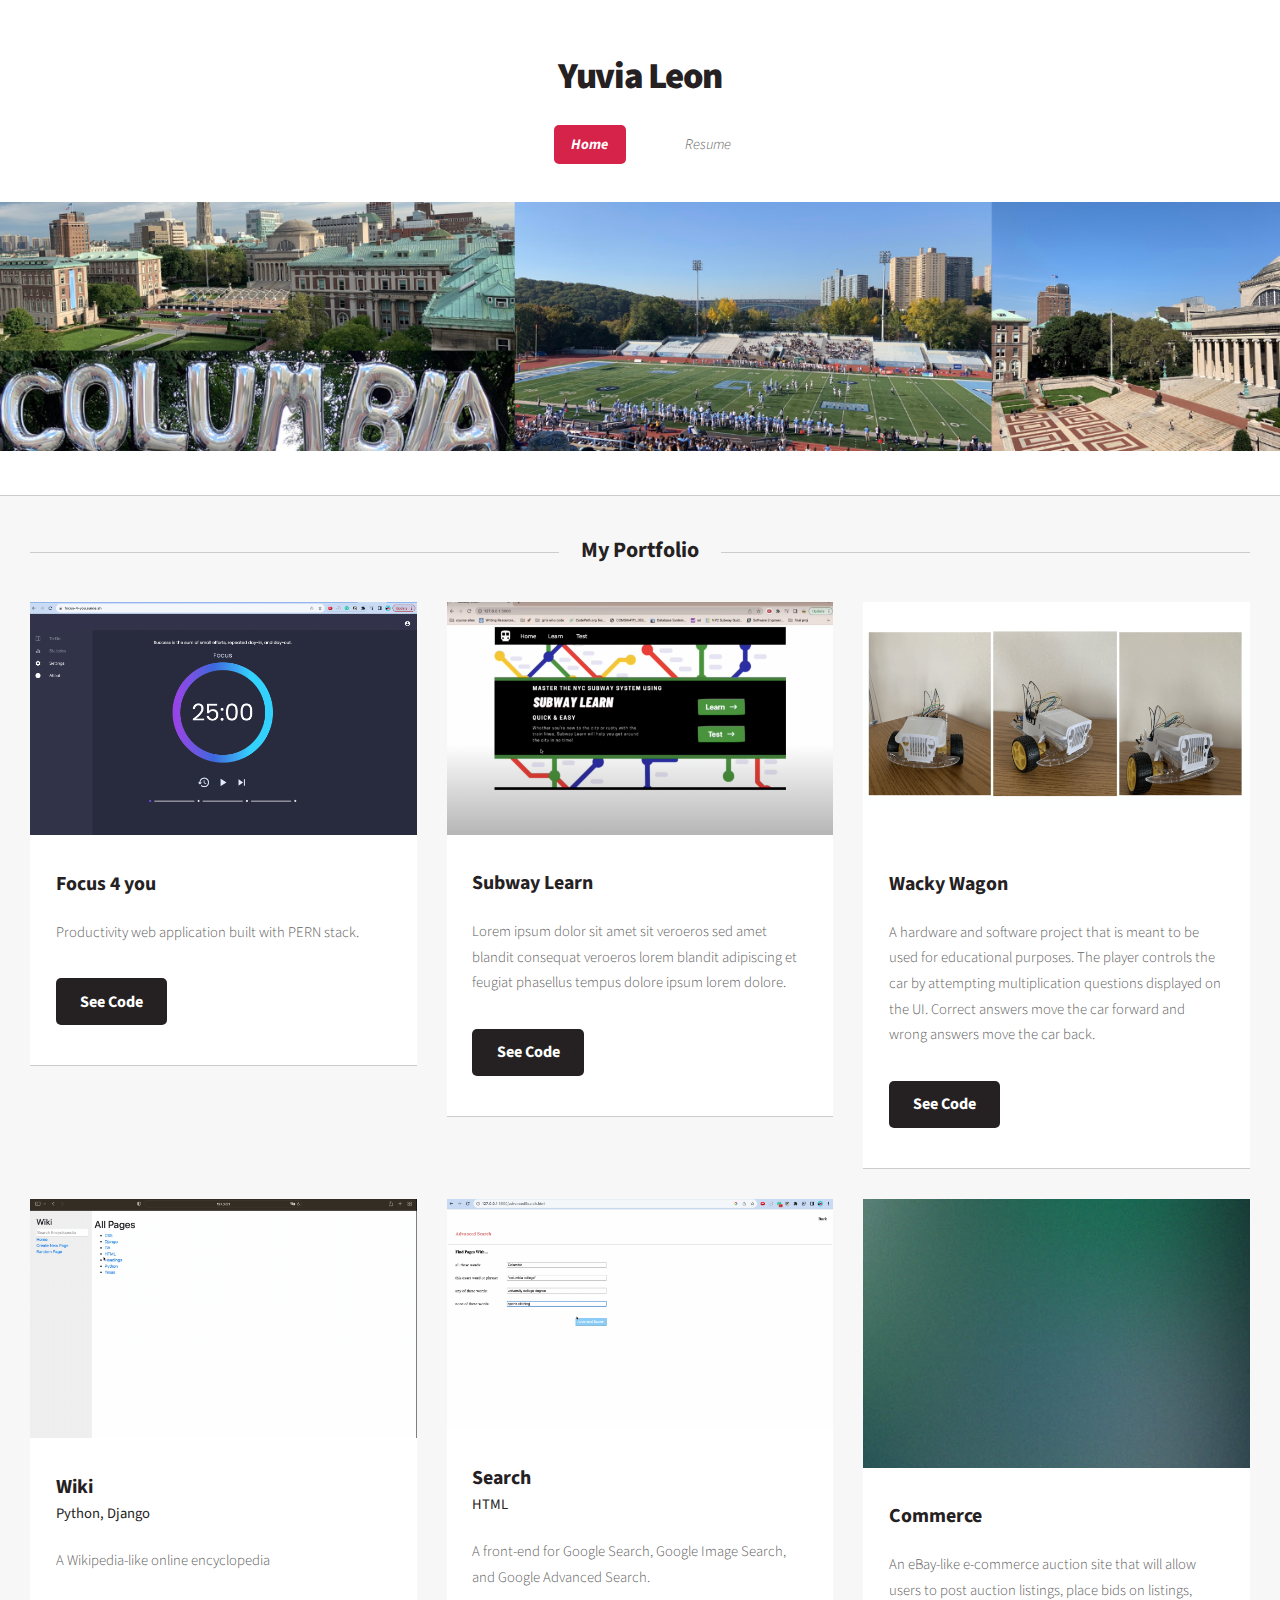
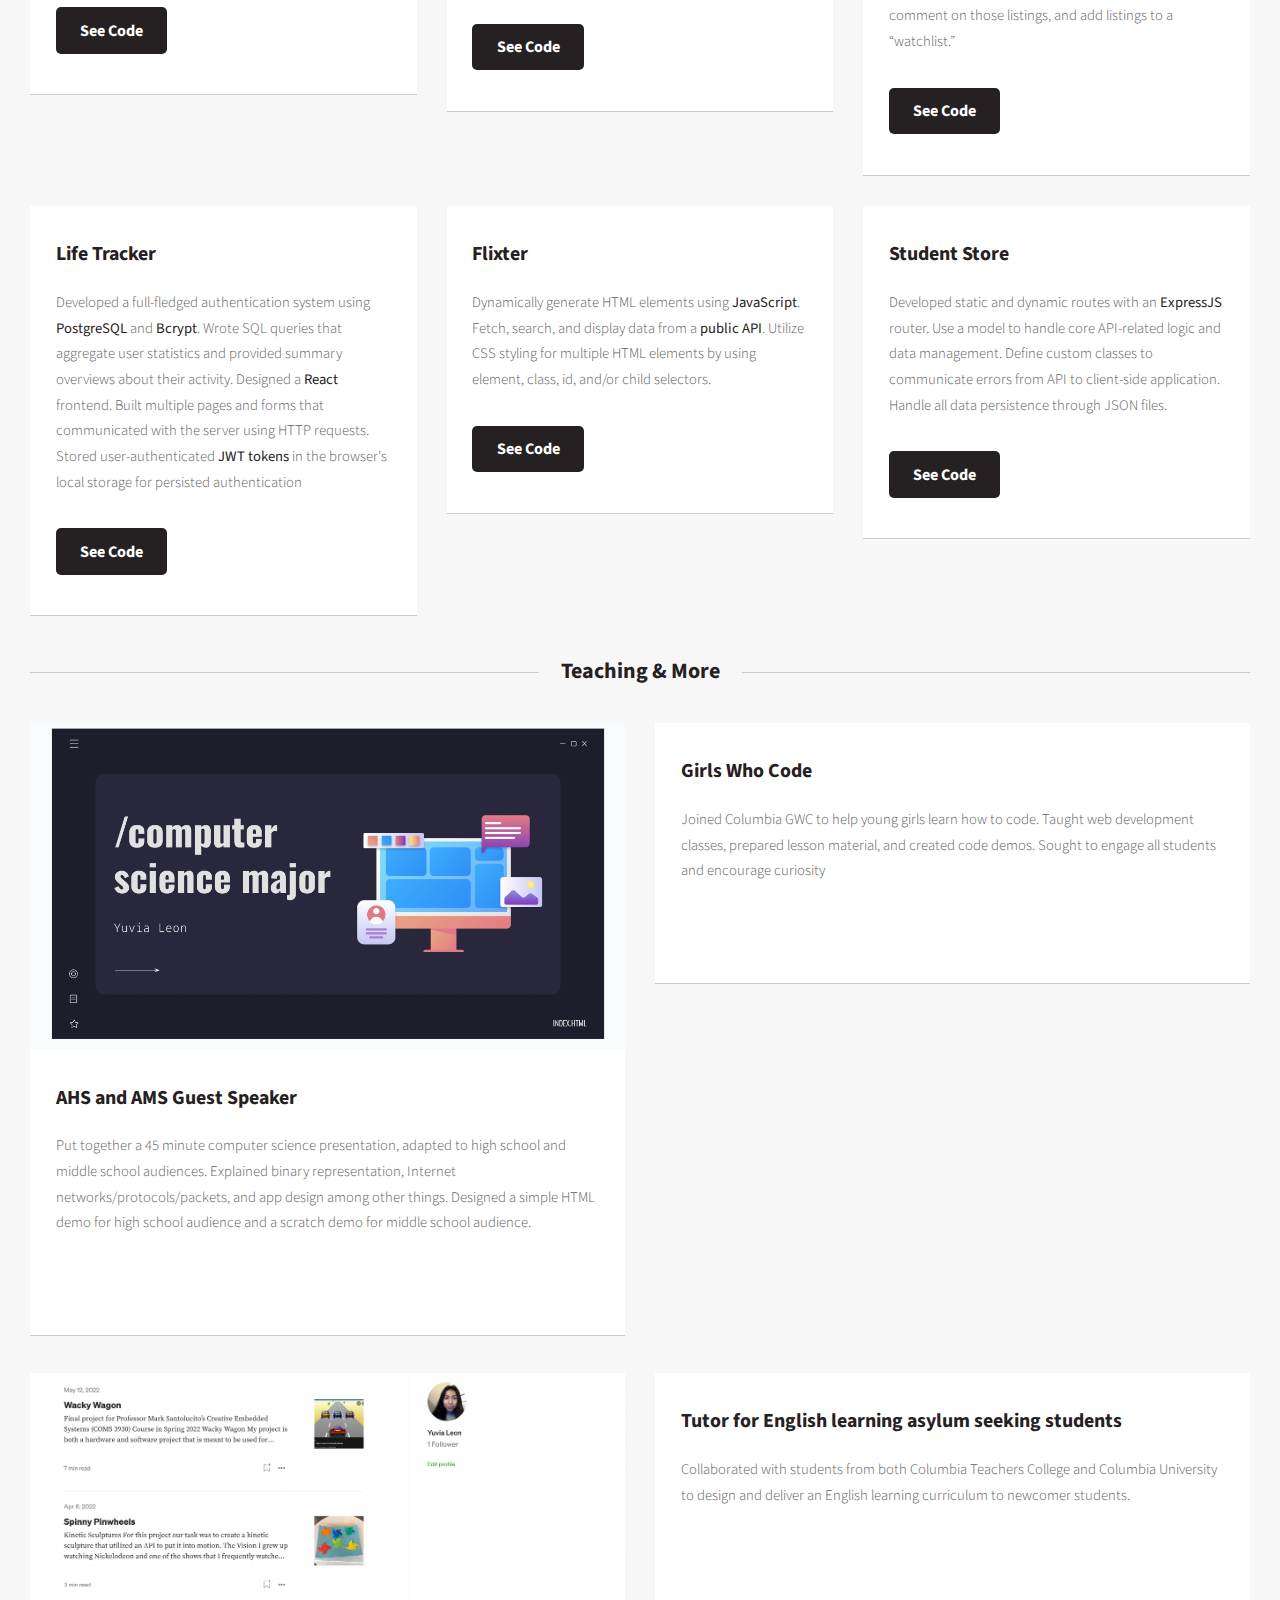
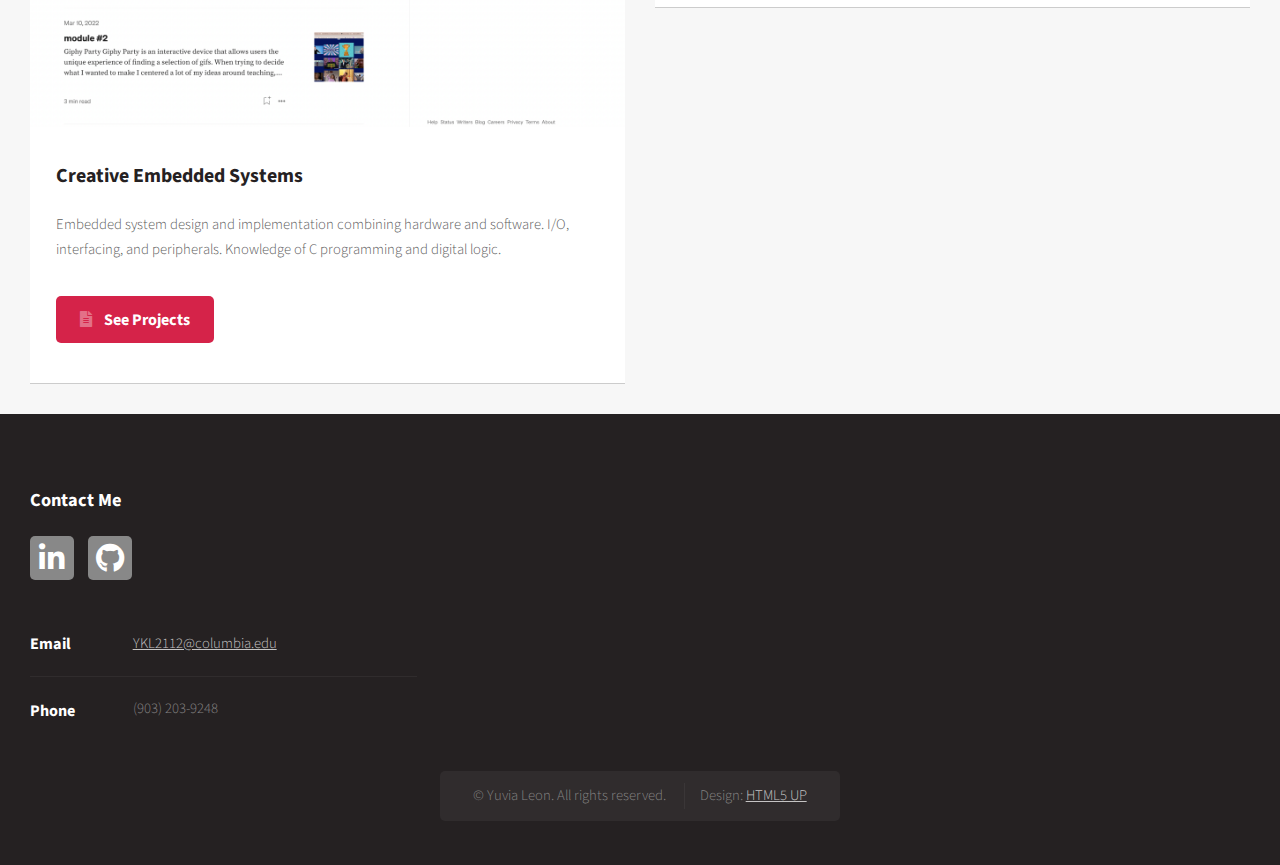
==== commit ccc0f702: "added guest speaker and tutoring experience to portfolio" ====
--- a/index.html
+++ b/index.html
@@ -340,6 +340,65 @@
                   <div class="col-6 col-12-small">
                     <section class="box">
                       <a href="#" class="image featured"
+                        ><img src="images/guest_speaker.png" alt=""
+                      /></a>
+                      <header>
+                        <h3>AHS and AMS Guest Speaker</h3>
+                      </header>
+                      <p>
+                        Put together a 45 minute computer science presentation,
+                        adapted to high school and middle school audiences.
+                        Explained binary representation, Internet
+                        networks/protocols/packets, and app design among other
+                        things. Designed a simple HTML demo for high school
+                        audience and a scratch demo for middle school audience.
+                      </p>
+                      <footer>
+                        <ul class="actions">
+                          <li>
+                            <!-- <a href="#" class="button icon solid fa-file-alt"
+                              >See Projects</a
+                            > -->
+                          </li>
+                        </ul>
+                      </footer>
+                    </section>
+                  </div>
+                  <div class="col-6 col-12-small">
+                    <section class="box">
+                      <a href="#" class="image featured"
+                        ><img
+                          src="https://girlswhocode.com/assets/images/craft-prod/images/seo/_1200x630_crop_center-center_82_none/GWC_SEO_Logo.png?mtime=1588335912"
+                          alt=""
+                      /></a>
+                      <header>
+                        <h3>Girls Who Code</h3>
+                      </header>
+                      <p>
+                        Joined Columbia GWC to help young girls learn how to
+                        code. Taught web development classes, prepared lesson
+                        material, and created code demos. Sought to engage all
+                        students and encourage curiosity
+                      </p>
+                      <footer>
+                        <ul class="actions">
+                          <li>
+                            <!-- <a href="#" class="button icon solid fa-file-alt"
+                              >See Projects</a
+                            > -->
+                          </li>
+                        </ul>
+                      </footer>
+                    </section>
+                  </div>
+                </div>
+              </section>
+              <!-- added a new section -->
+              <section>
+                <div class="row">
+                  <div class="col-6 col-12-small">
+                    <section class="box">
+                      <a href="#" class="image featured"
                         ><img src="images/medium.png" alt=""
                       /></a>
                       <header>
@@ -366,17 +425,18 @@
                     <section class="box">
                       <a href="#" class="image featured"
                         ><img
-                          src="https://girlswhocode.com/assets/images/craft-prod/images/seo/_1200x630_crop_center-center_82_none/GWC_SEO_Logo.png?mtime=1588335912"
+                          src="https://static.wixstatic.com/media/1fa0d0_4ec67e35a83c4512938842d60331f346~mv2.jpg/v1/fill/w_648,h_404,al_c,lg_1,q_80,enc_auto/1fa0d0_4ec67e35a83c4512938842d60331f346~mv2.jpg"
                           alt=""
                       /></a>
                       <header>
-                        <h3>Girls Who Code</h3>
-                      </header>
-                      <p>
-                        Joined Columbia GWC to help young girls learn how to
-                        code. Taught web development classes, prepared lesson
-                        material, and created code demos. Sought to engage all
-                        students and encourage curiosity
+                        <h3>
+                          Tutor for English learning asylum seeking students
+                        </h3>
+                      </header>
+                      <p>
+                        Collaborated with students from both Columbia Teachers
+                        College and Columbia University to design and deliver an
+                        English learning curriculum to newcomer students.
                       </p>
                       <footer>
                         <ul class="actions">
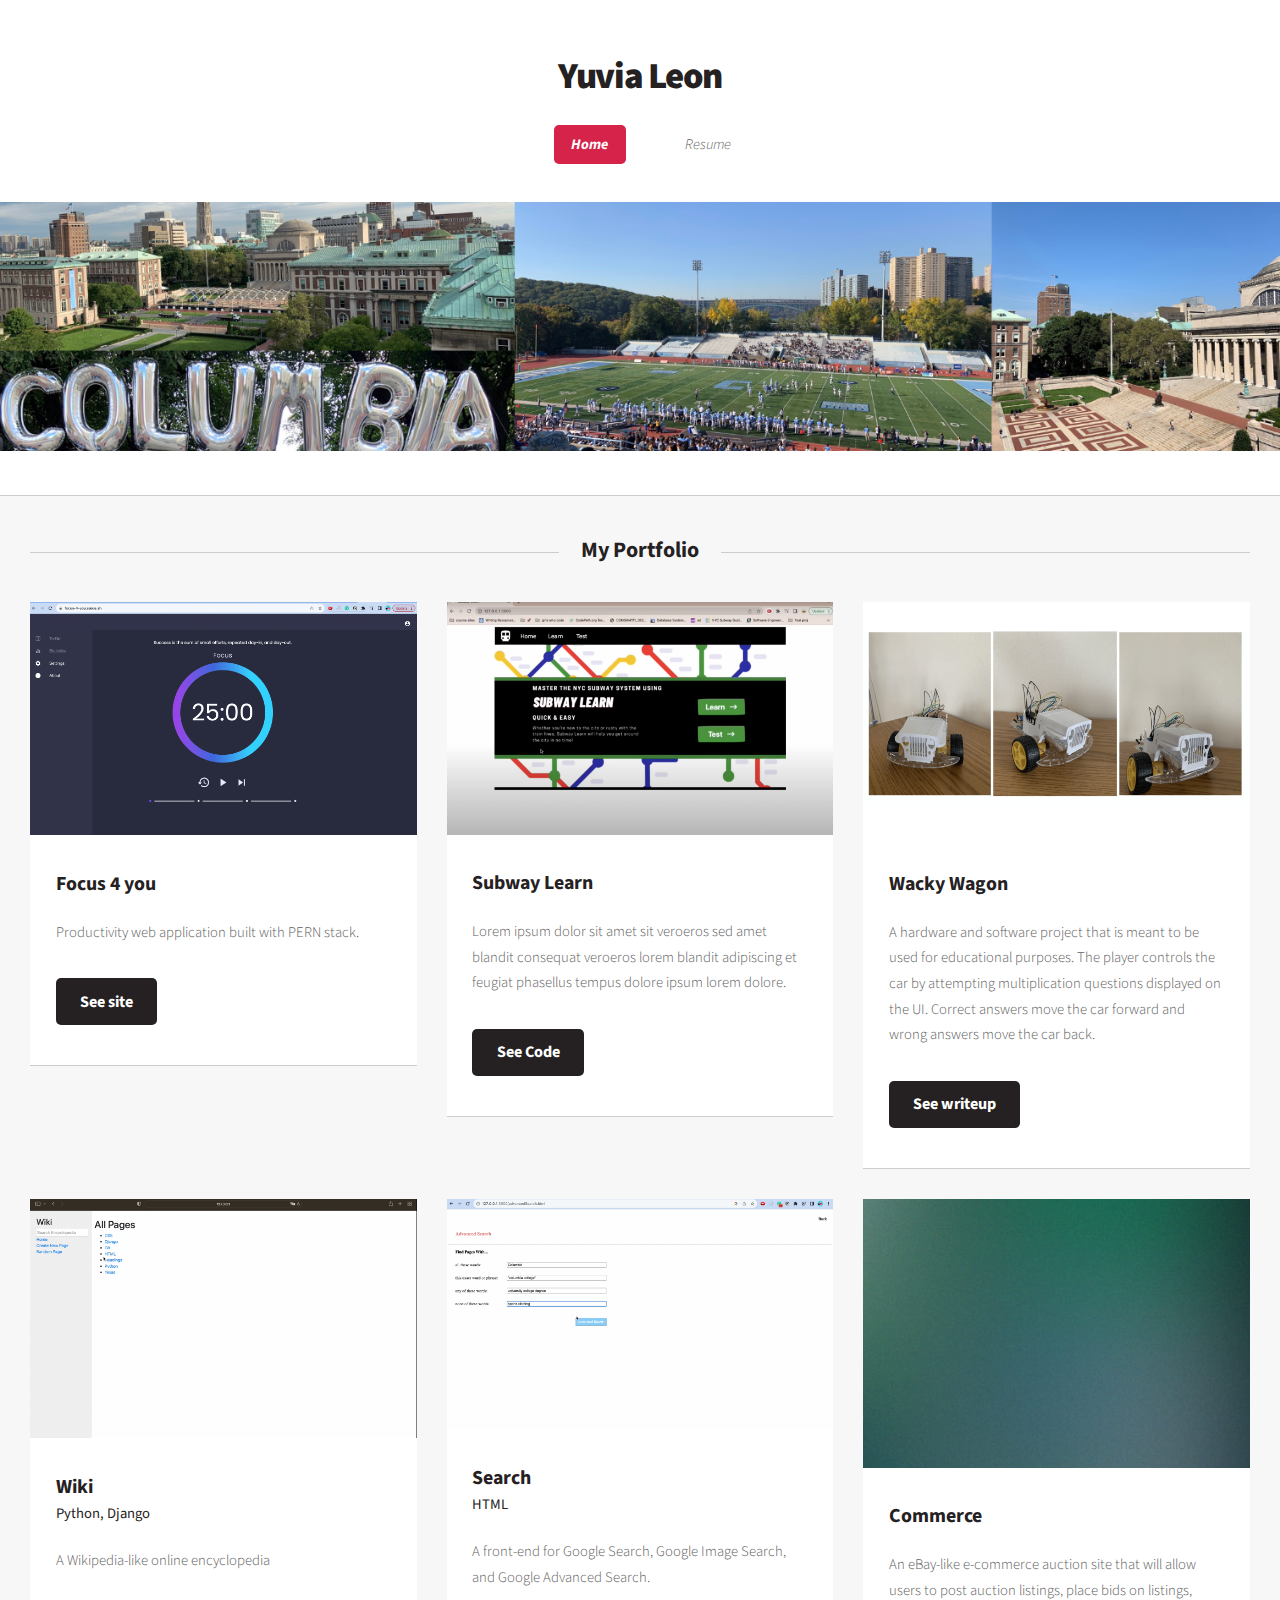
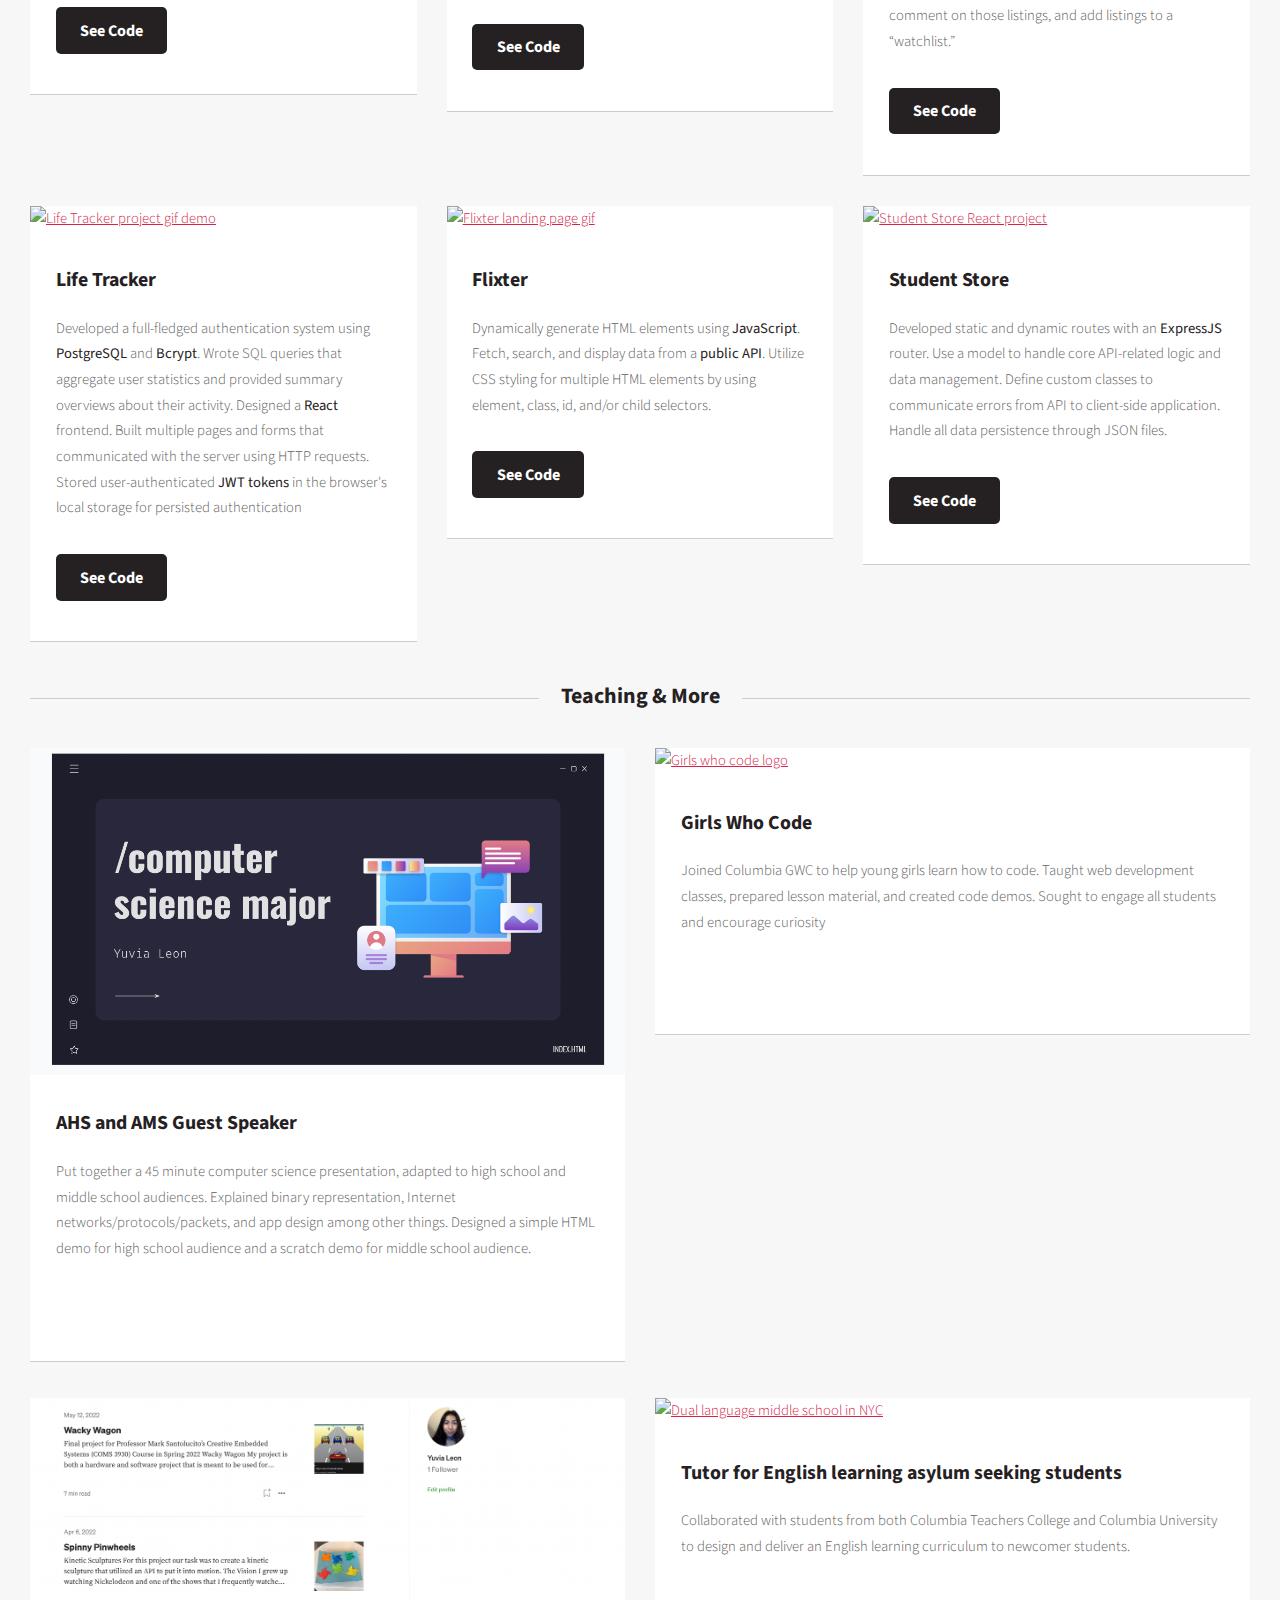
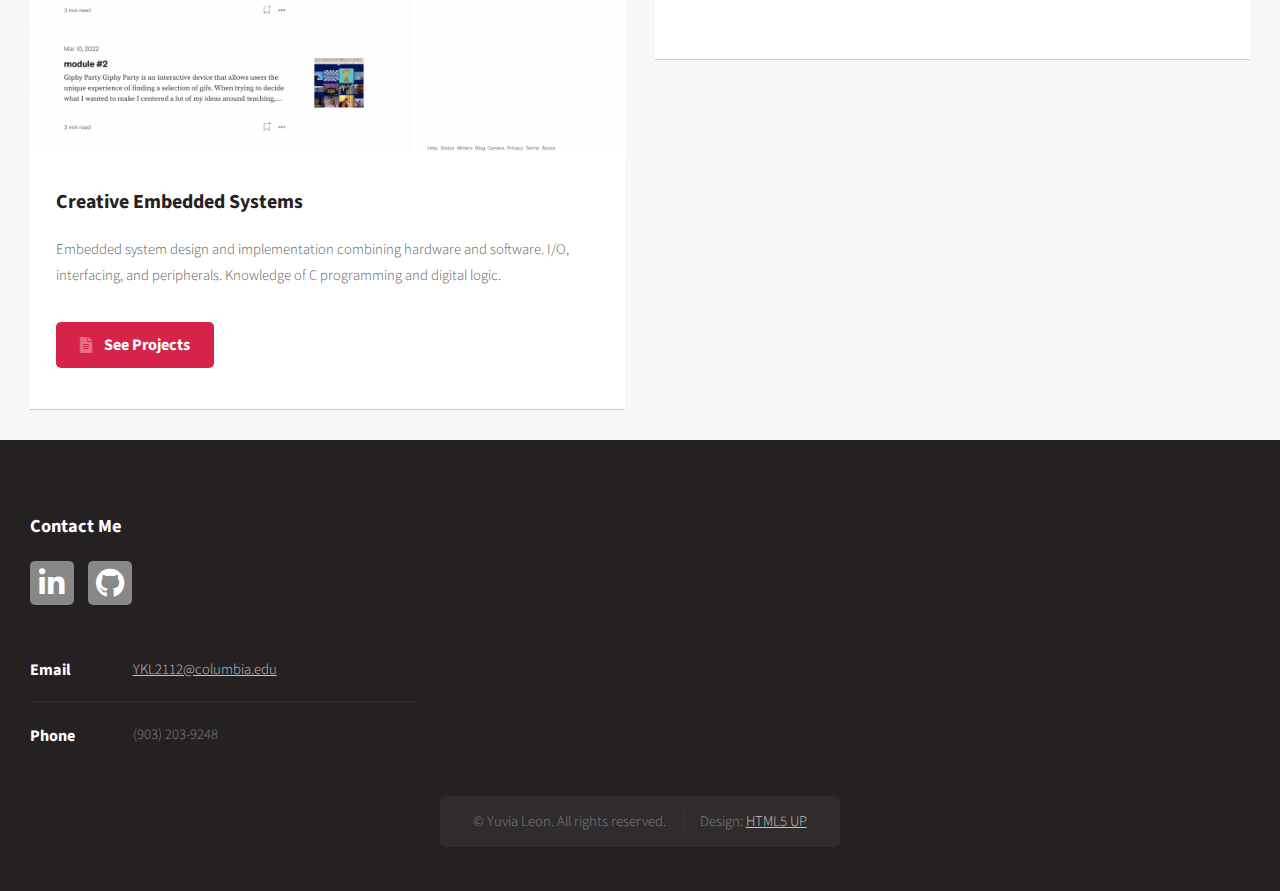
==== commit c6f46387: "added alt text and links to all except subway app" ====
--- a/index.html
+++ b/index.html
@@ -27,22 +27,6 @@
             <li class="current"><a href="index.html">Home</a></li>
             <li>
               <!-- <a href="#">Dropdown</a> -->
-              <ul>
-                <li><a href="#">Lorem ipsum dolor</a></li>
-                <li><a href="#">Magna phasellus</a></li>
-                <li><a href="#">Etiam dolore nisl</a></li>
-                <li>
-                  <a href="#">Phasellus consequat</a>
-                  <ul>
-                    <li><a href="#">Magna phasellus</a></li>
-                    <li><a href="#">Etiam dolore nisl</a></li>
-                    <li><a href="#">Veroeros feugiat</a></li>
-                    <li><a href="#">Nisl sed aliquam</a></li>
-                    <li><a href="#">Dolore adipiscing</a></li>
-                  </ul>
-                </li>
-                <li><a href="#">Veroeros feugiat</a></li>
-              </ul>
             </li>
             <!-- <li><a href="left-sidebar.html">Left Sidebar</a></li> -->
             <!-- <li><a href="right-sidebar.html">Right Sidebar</a></li> -->
@@ -56,54 +40,6 @@
             <!-- banner content here -->
           </header>
         </section>
-
-        <!-- Intro -->
-        <!-- <section id="intro" class="container">
-          <div class="row">
-            <div class="col-4 col-12-medium">
-              <section class="first">
-                <i class="icon solid featured fa-cog"></i>
-                <header>
-                  <h2>Ipsum consequat</h2>
-                </header>
-                <p>
-                  Nisl amet dolor sit ipsum veroeros sed blandit consequat
-                  veroeros et magna tempus.
-                </p>
-              </section>
-            </div>
-            <div class="col-4 col-12-medium">
-              <section class="middle">
-                <i class="icon solid featured alt fa-bolt"></i>
-                <header>
-                  <h2>Magna etiam dolor</h2>
-                </header>
-                <p>
-                  Nisl amet dolor sit ipsum veroeros sed blandit consequat
-                  veroeros et magna tempus.
-                </p>
-              </section>
-            </div>
-            <div class="col-4 col-12-medium">
-              <section class="last">
-                <i class="icon solid featured alt2 fa-star"></i>
-                <header>
-                  <h2>Tempus adipiscing</h2>
-                </header>
-                <p>
-                  Nisl amet dolor sit ipsum veroeros sed blandit consequat
-                  veroeros et magna tempus.
-                </p>
-              </section>
-            </div>
-          </div>
-          <footer>
-            <ul class="actions">
-              <li><a href="#" class="button large">Get Started</a></li>
-              <li><a href="#" class="button alt large">Learn More</a></li>
-            </ul>
-          </footer>
-        </section> -->
       </section>
 
       <!-- Main -->
@@ -119,26 +55,36 @@
                 <div class="row">
                   <div class="col-4 col-6-medium col-12-small">
                     <section class="box">
+                      <a
+                        href="https://focus-4-you.surge.sh/"
+                        class="image featured"
+                        ><img
+                          src="images/focus4you.png"
+                          alt="focus 4 you landing page"
+                      /></a>
+                      <header>
+                        <h3>Focus 4 you</h3>
+                      </header>
+                      <p>Productivity web application built with PERN stack.</p>
+                      <footer>
+                        <ul class="actions">
+                          <li>
+                            <a
+                              href="https://focus-4-you.surge.sh/"
+                              class="button alt"
+                              >See site</a
+                            >
+                          </li>
+                        </ul>
+                      </footer>
+                    </section>
+                  </div>
+                  <div class="col-4 col-6-medium col-12-small">
+                    <section class="box">
                       <a href="#" class="image featured"
-                        ><img src="images/focus4you.png" alt=""
-                      /></a>
-                      <header>
-                        <h3>Focus 4 you</h3>
-                      </header>
-                      <p>Productivity web application built with PERN stack.</p>
-                      <footer>
-                        <ul class="actions">
-                          <li>
-                            <a href="#" class="button alt">See Code</a>
-                          </li>
-                        </ul>
-                      </footer>
-                    </section>
-                  </div>
-                  <div class="col-4 col-6-medium col-12-small">
-                    <section class="box">
-                      <a href="#" class="image featured"
-                        ><img src="images/subwaylearn.png" alt=""
+                        ><img
+                          src="images/subwaylearn.png"
+                          alt="Subway learn landing page"
                       /></a>
                       <header>
                         <h3>Subway Learn</h3>
@@ -159,8 +105,12 @@
                   </div>
                   <div class="col-4 col-6-medium col-12-small">
                     <section class="box">
-                      <a href="#" class="image featured"
-                        ><img src="images/wackywagon.png" alt=""
+                      <a
+                        href="https://medium.com/@ykl2112/wacky-wagon-241f99bbca06"
+                        class="image featured"
+                        ><img
+                          src="images/wackywagon.png"
+                          alt="remote car chasis and hardware"
                       /></a>
                       <header>
                         <h3>Wacky Wagon</h3>
@@ -175,16 +125,24 @@
                       <footer>
                         <ul class="actions">
                           <li>
-                            <a href="#" class="button alt">See Code</a>
-                          </li>
-                        </ul>
-                      </footer>
-                    </section>
-                  </div>
-                  <div class="col-4 col-6-medium col-12-small">
-                    <section class="box">
-                      <a href="#" class="image featured"
-                        ><img src="images/wiki.png" alt=""
+                            <a
+                              href="https://medium.com/@ykl2112/wacky-wagon-241f99bbca06"
+                              class="button alt"
+                              >See writeup</a
+                            >
+                          </li>
+                        </ul>
+                      </footer>
+                    </section>
+                  </div>
+                  <div class="col-4 col-6-medium col-12-small">
+                    <section class="box">
+                      <a
+                        href="https://github.com/livinloikelarry/Wiki"
+                        class="image featured"
+                        ><img
+                          src="images/wiki.png"
+                          alt="Wiki project landing page"
                       /></a>
                       <header>
                         <h3>Wiki</h3>
@@ -194,16 +152,24 @@
                       <footer>
                         <ul class="actions">
                           <li>
-                            <a href="#" class="button alt">See Code</a>
-                          </li>
-                        </ul>
-                      </footer>
-                    </section>
-                  </div>
-                  <div class="col-4 col-6-medium col-12-small">
-                    <section class="box">
-                      <a href="#" class="image featured"
-                        ><img src="images/search.png" alt=""
+                            <a
+                              href="https://github.com/livinloikelarry/Wiki"
+                              class="button alt"
+                              >See Code</a
+                            >
+                          </li>
+                        </ul>
+                      </footer>
+                    </section>
+                  </div>
+                  <div class="col-4 col-6-medium col-12-small">
+                    <section class="box">
+                      <a
+                        href="https://github.com/livinloikelarry/Search"
+                        class="image featured"
+                        ><img
+                          src="images/search.png"
+                          alt="Search project landing page"
                       /></a>
                       <header>
                         <h3>Search</h3>
@@ -216,16 +182,24 @@
                       <footer>
                         <ul class="actions">
                           <li>
-                            <a href="#" class="button alt">See Code</a>
-                          </li>
-                        </ul>
-                      </footer>
-                    </section>
-                  </div>
-                  <div class="col-4 col-6-medium col-12-small">
-                    <section class="box">
-                      <a href="#" class="image featured"
-                        ><img src="images/pic02.jpg" alt=""
+                            <a
+                              href="https://github.com/livinloikelarry/Search"
+                              class="button alt"
+                              >See Code</a
+                            >
+                          </li>
+                        </ul>
+                      </footer>
+                    </section>
+                  </div>
+                  <div class="col-4 col-6-medium col-12-small">
+                    <section class="box">
+                      <a
+                        href="https://github.com/livinloikelarry/Commerce"
+                        class="image featured"
+                        ><img
+                          src="images/pic02.jpg"
+                          alt="Commerce project landing page"
                       /></a>
                       <header>
                         <h3>Commerce</h3>
@@ -239,18 +213,24 @@
                       <footer>
                         <ul class="actions">
                           <li>
-                            <a href="#" class="button alt">See Code</a>
-                          </li>
-                        </ul>
-                      </footer>
-                    </section>
-                  </div>
-                  <div class="col-4 col-6-medium col-12-small">
-                    <section class="box">
-                      <a href="#" class="image featured"
+                            <a
+                              href="https://github.com/livinloikelarry/Commerce"
+                              class="button alt"
+                              >See Code</a
+                            >
+                          </li>
+                        </ul>
+                      </footer>
+                    </section>
+                  </div>
+                  <div class="col-4 col-6-medium col-12-small">
+                    <section class="box">
+                      <a
+                        href="https://github.com/livinloikelarry/life-tracker-ui-"
+                        class="image featured"
                         ><img
                           src="https://camo.githubusercontent.com/9111e096ff11dba162700ee2e1ed11fd20ade40d65f5157812373f2cb5ebf8a3/687474703a2f2f672e7265636f726469742e636f2f337731505637754f345a2e676966"
-                          alt=""
+                          alt="Life Tracker project gif demo"
                       /></a>
                       <header>
                         <h3>Life Tracker</h3>
@@ -268,18 +248,24 @@
                       <footer>
                         <ul class="actions">
                           <li>
-                            <a href="#" class="button alt">See Code</a>
-                          </li>
-                        </ul>
-                      </footer>
-                    </section>
-                  </div>
-                  <div class="col-4 col-6-medium col-12-small">
-                    <section class="box">
-                      <a href="#" class="image featured"
+                            <a
+                              href="https://github.com/livinloikelarry/life-tracker-ui-"
+                              class="button alt"
+                              >See Code</a
+                            >
+                          </li>
+                        </ul>
+                      </footer>
+                    </section>
+                  </div>
+                  <div class="col-4 col-6-medium col-12-small">
+                    <section class="box">
+                      <a
+                        href="https://github.com/livinloikelarry/assignment1_flixter"
+                        class="image featured"
                         ><img
                           src="https://camo.githubusercontent.com/f3834563ca4b4da39b9728cd576a04482c440da57a861c8c633e604b1ae37bd7/687474703a2f2f672e7265636f726469742e636f2f6a68503668466b4f364a2e676966"
-                          alt=""
+                          alt="Flixter landing page gif"
                       /></a>
                       <header>
                         <h3>Flixter</h3>
@@ -294,18 +280,24 @@
                       <footer>
                         <ul class="actions">
                           <li>
-                            <a href="#" class="button alt">See Code</a>
-                          </li>
-                        </ul>
-                      </footer>
-                    </section>
-                  </div>
-                  <div class="col-4 col-6-medium col-12-small">
-                    <section class="box">
-                      <a href="#" class="image featured"
+                            <a
+                              href="https://github.com/livinloikelarry/assignment1_flixter"
+                              class="button alt"
+                              >See Code</a
+                            >
+                          </li>
+                        </ul>
+                      </footer>
+                    </section>
+                  </div>
+                  <div class="col-4 col-6-medium col-12-small">
+                    <section class="box">
+                      <a
+                        href="https://github.com/livinloikelarry/Student-Store-React-Api-"
+                        class="image featured"
                         ><img
                           src="https://github.com/livinloikelarry/Student-Store-React-Api-/raw/master/assignment2.gif"
-                          alt=""
+                          alt="Student Store React project"
                       /></a>
                       <header>
                         <h3>Student Store</h3>
@@ -321,7 +313,11 @@
                       <footer>
                         <ul class="actions">
                           <li>
-                            <a href="#" class="button alt">See Code</a>
+                            <a
+                              href="https://github.com/livinloikelarry/Student-Store-React-Api-"
+                              class="button alt"
+                              >See Code</a
+                            >
                           </li>
                         </ul>
                       </footer>
@@ -340,7 +336,9 @@
                   <div class="col-6 col-12-small">
                     <section class="box">
                       <a href="#" class="image featured"
-                        ><img src="images/guest_speaker.png" alt=""
+                        ><img
+                          src="images/guest_speaker.png"
+                          alt="Guest speaker slideshow cover"
                       /></a>
                       <header>
                         <h3>AHS and AMS Guest Speaker</h3>
@@ -369,7 +367,7 @@
                       <a href="#" class="image featured"
                         ><img
                           src="https://girlswhocode.com/assets/images/craft-prod/images/seo/_1200x630_crop_center-center_82_none/GWC_SEO_Logo.png?mtime=1588335912"
-                          alt=""
+                          alt="Girls who code logo"
                       /></a>
                       <header>
                         <h3>Girls Who Code</h3>
@@ -398,8 +396,12 @@
                 <div class="row">
                   <div class="col-6 col-12-small">
                     <section class="box">
-                      <a href="#" class="image featured"
-                        ><img src="images/medium.png" alt=""
+                      <a
+                        href="https://medium.com/@ykl2112"
+                        class="image featured"
+                        ><img
+                          src="images/medium.png"
+                          alt="Medium website where articles about projects have been posted"
                       /></a>
                       <header>
                         <h3>Creative Embedded Systems</h3>
@@ -413,7 +415,9 @@
                       <footer>
                         <ul class="actions">
                           <li>
-                            <a href="#" class="button icon solid fa-file-alt"
+                            <a
+                              href="https://medium.com/@ykl2112"
+                              class="button icon solid fa-file-alt"
                               >See Projects</a
                             >
                           </li>
@@ -426,7 +430,7 @@
                       <a href="#" class="image featured"
                         ><img
                           src="https://static.wixstatic.com/media/1fa0d0_4ec67e35a83c4512938842d60331f346~mv2.jpg/v1/fill/w_648,h_404,al_c,lg_1,q_80,enc_auto/1fa0d0_4ec67e35a83c4512938842d60331f346~mv2.jpg"
-                          alt=""
+                          alt="Dual language middle school in NYC"
                       /></a>
                       <header>
                         <h3>
@@ -496,12 +500,16 @@
                 </header>
                 <ul class="social">
                   <li>
-                    <a class="icon brands fa-linkedin-in" href="#"
+                    <a
+                      class="icon brands fa-linkedin-in"
+                      href="https://www.linkedin.com/in/yuvia-leon-a9676a200/"
                       ><span class="label">LinkedIn</span></a
                     >
                   </li>
                   <li>
-                    <a class="icon brands fa-github" href="#"
+                    <a
+                      class="icon brands fa-github"
+                      href="https://github.com/livinloikelarry"
                       ><span class="label">GitHub</span></a
                     >
                   </li>
@@ -509,7 +517,11 @@
                 <ul class="contact">
                   <li>
                     <h3>Email</h3>
-                    <p><a href="#">YKL2112@columbia.edu</a></p>
+                    <p>
+                      <a href="mailto: YKL2112@columbia.edu"
+                        >YKL2112@columbia.edu</a
+                      >
+                    </p>
                   </li>
                   <li>
                     <h3>Phone</h3>
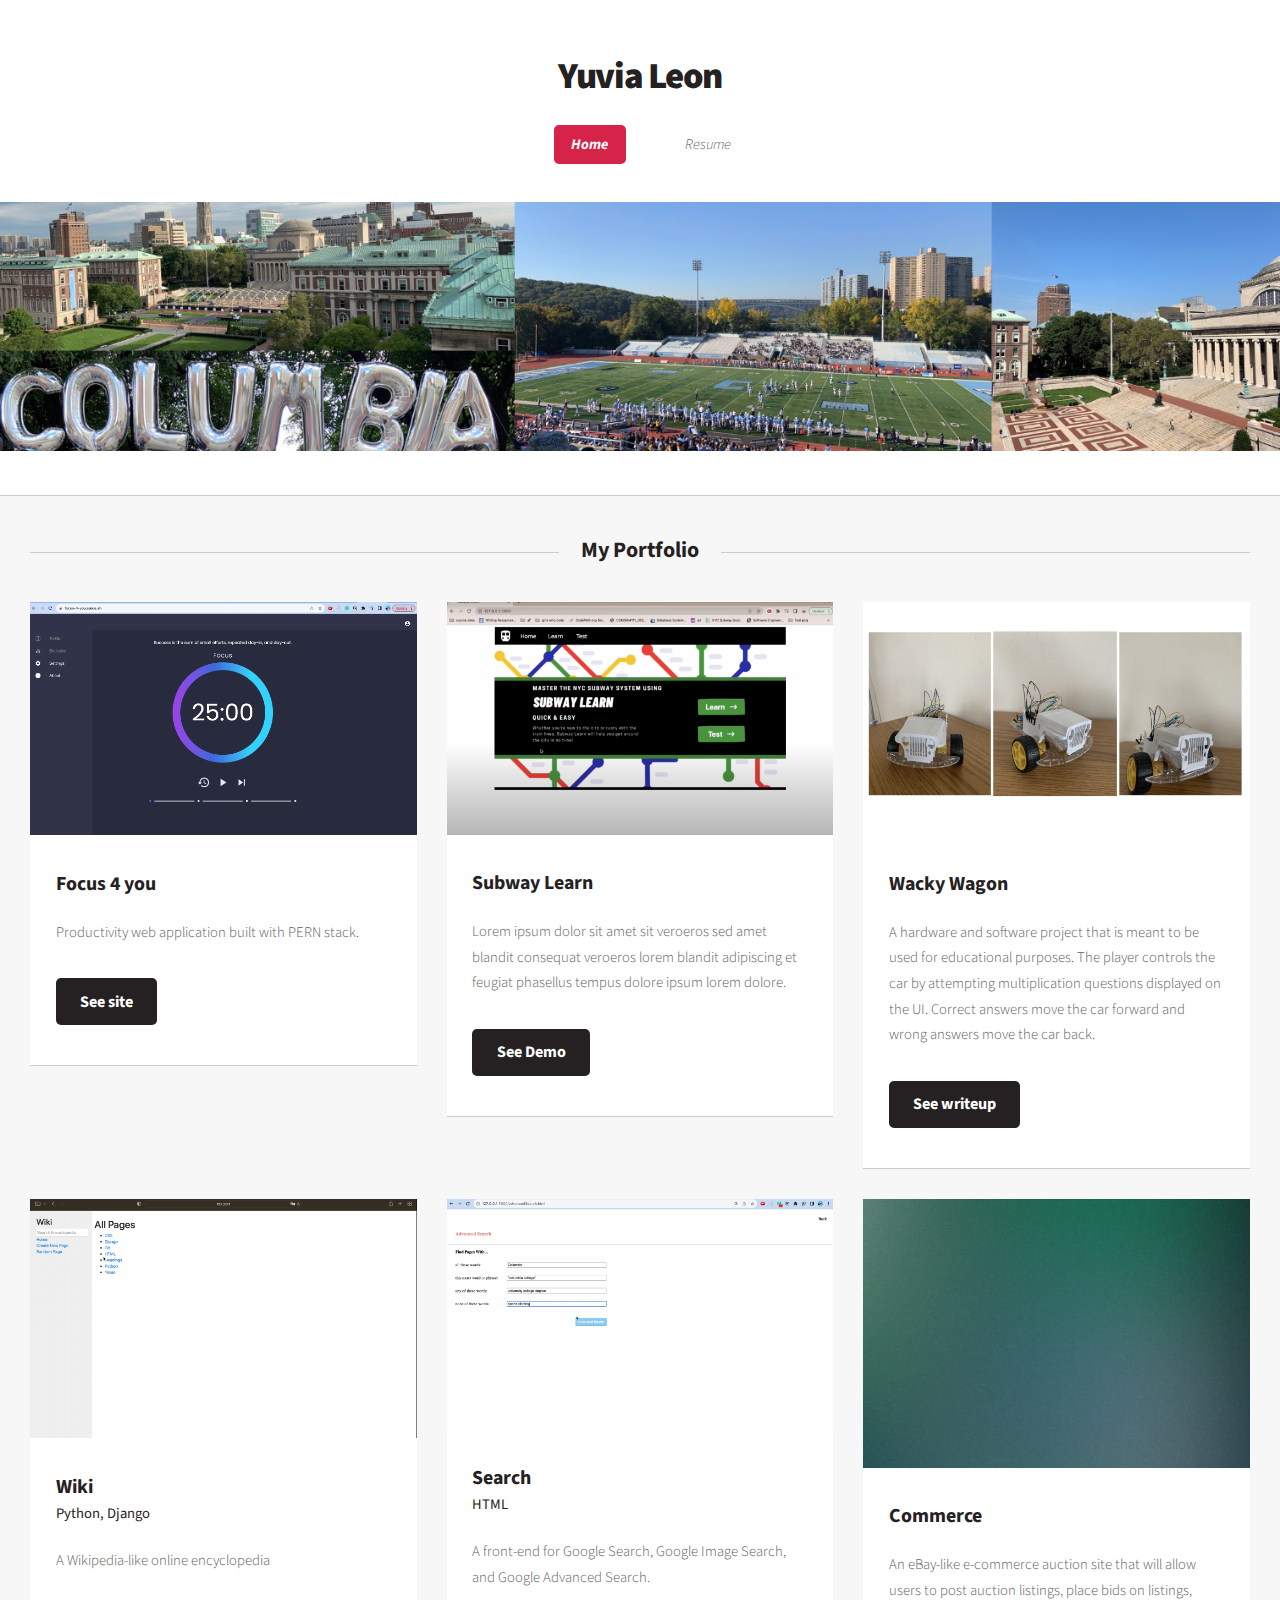
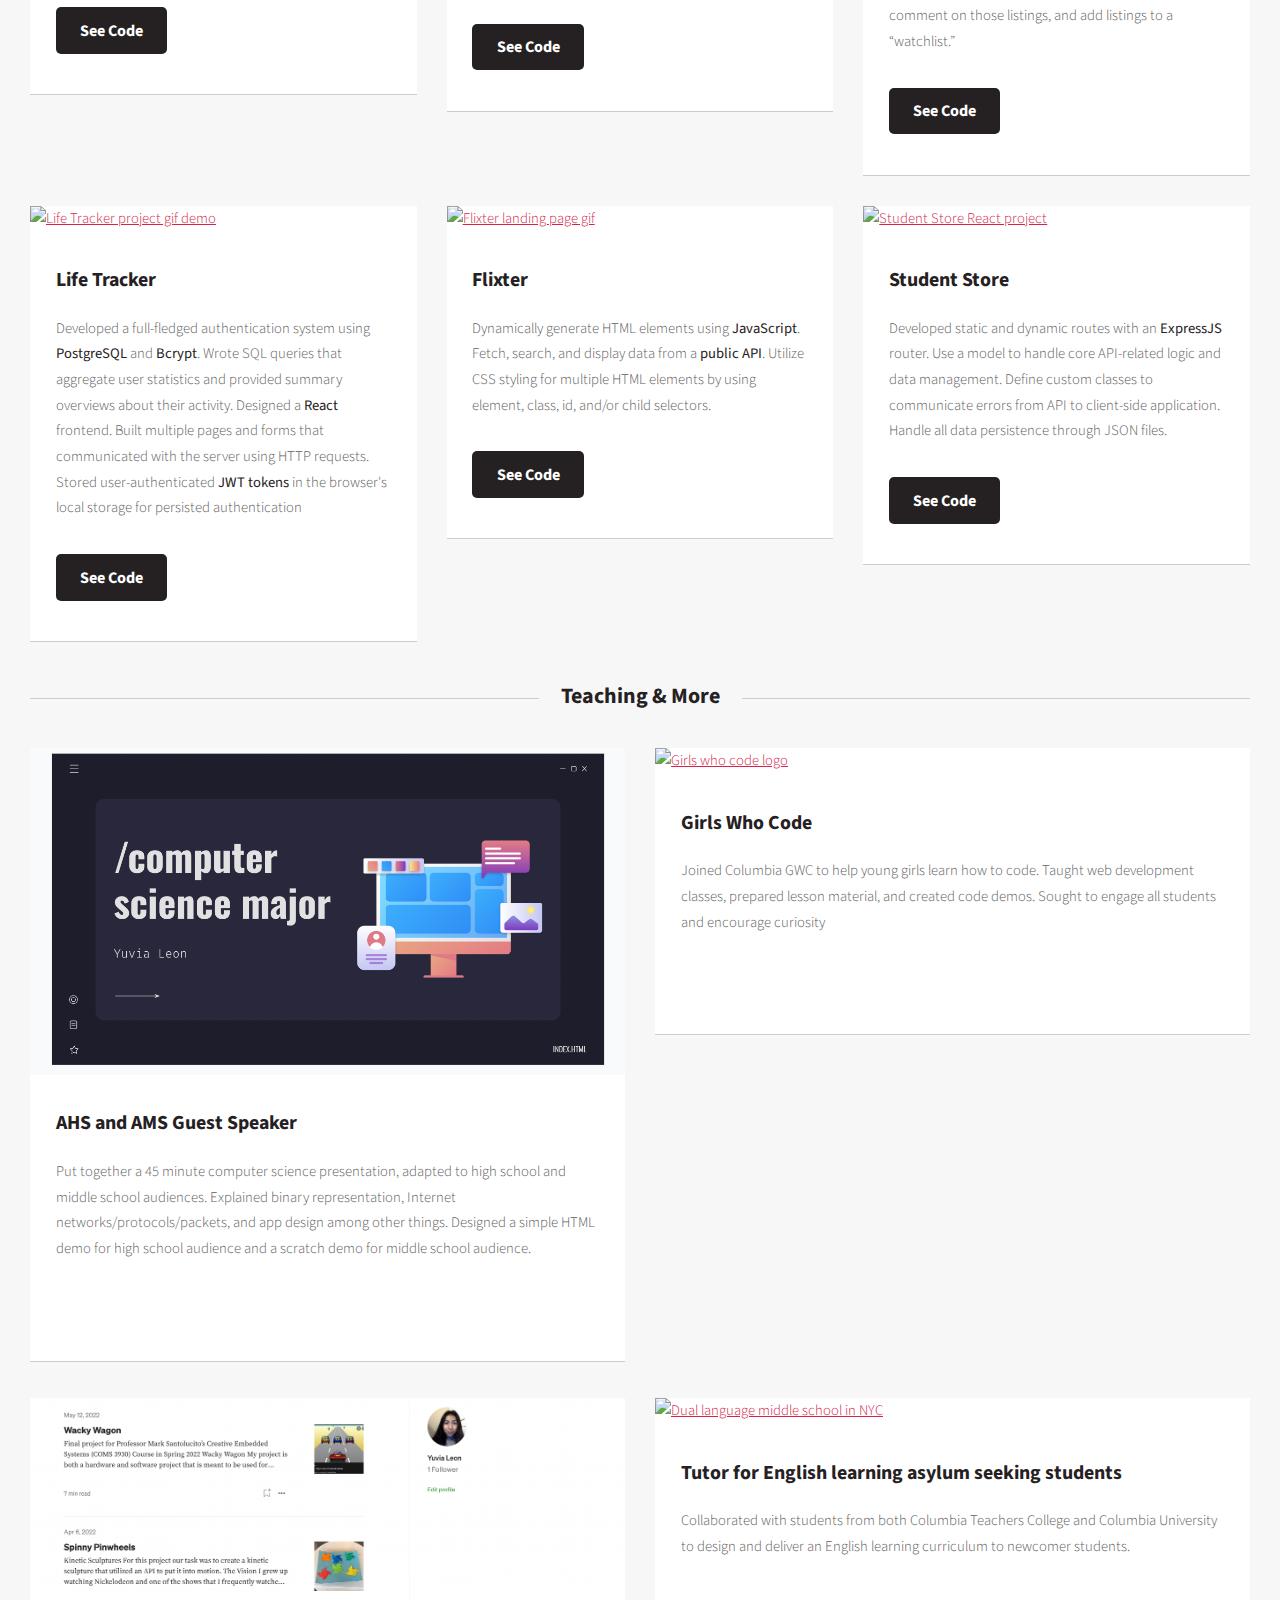
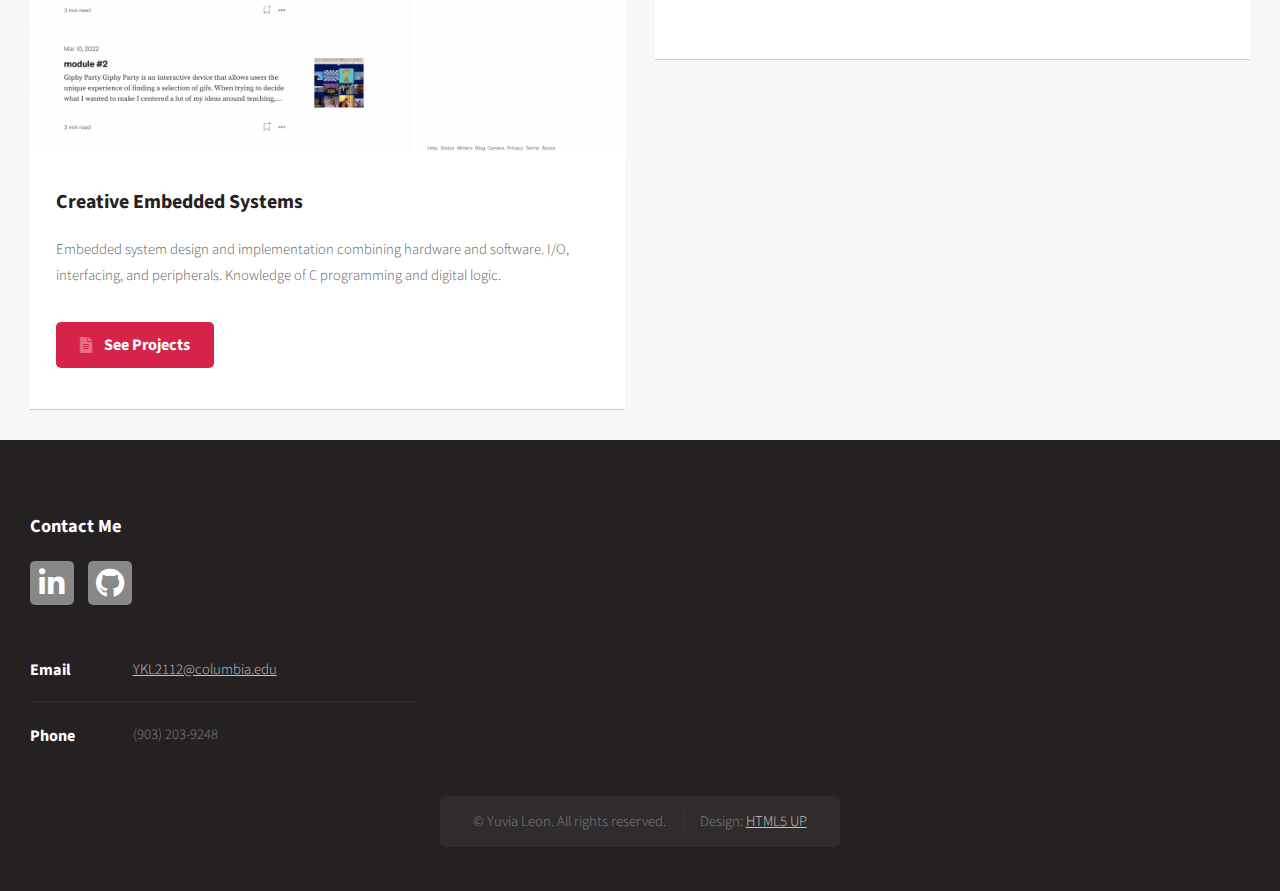
==== commit 8e586950: "added demo vid as the link for subway app" ====
--- a/index.html
+++ b/index.html
@@ -81,7 +81,9 @@
                   </div>
                   <div class="col-4 col-6-medium col-12-small">
                     <section class="box">
-                      <a href="#" class="image featured"
+                      <a
+                        href="https://youtu.be/URYtpcSKBHc"
+                        class="image featured"
                         ><img
                           src="images/subwaylearn.png"
                           alt="Subway learn landing page"
@@ -97,7 +99,11 @@
                       <footer>
                         <ul class="actions">
                           <li>
-                            <a href="#" class="button alt">See Code</a>
+                            <a
+                              href="https://youtu.be/URYtpcSKBHc"
+                              class="button alt"
+                              >See Demo</a
+                            >
                           </li>
                         </ul>
                       </footer>
